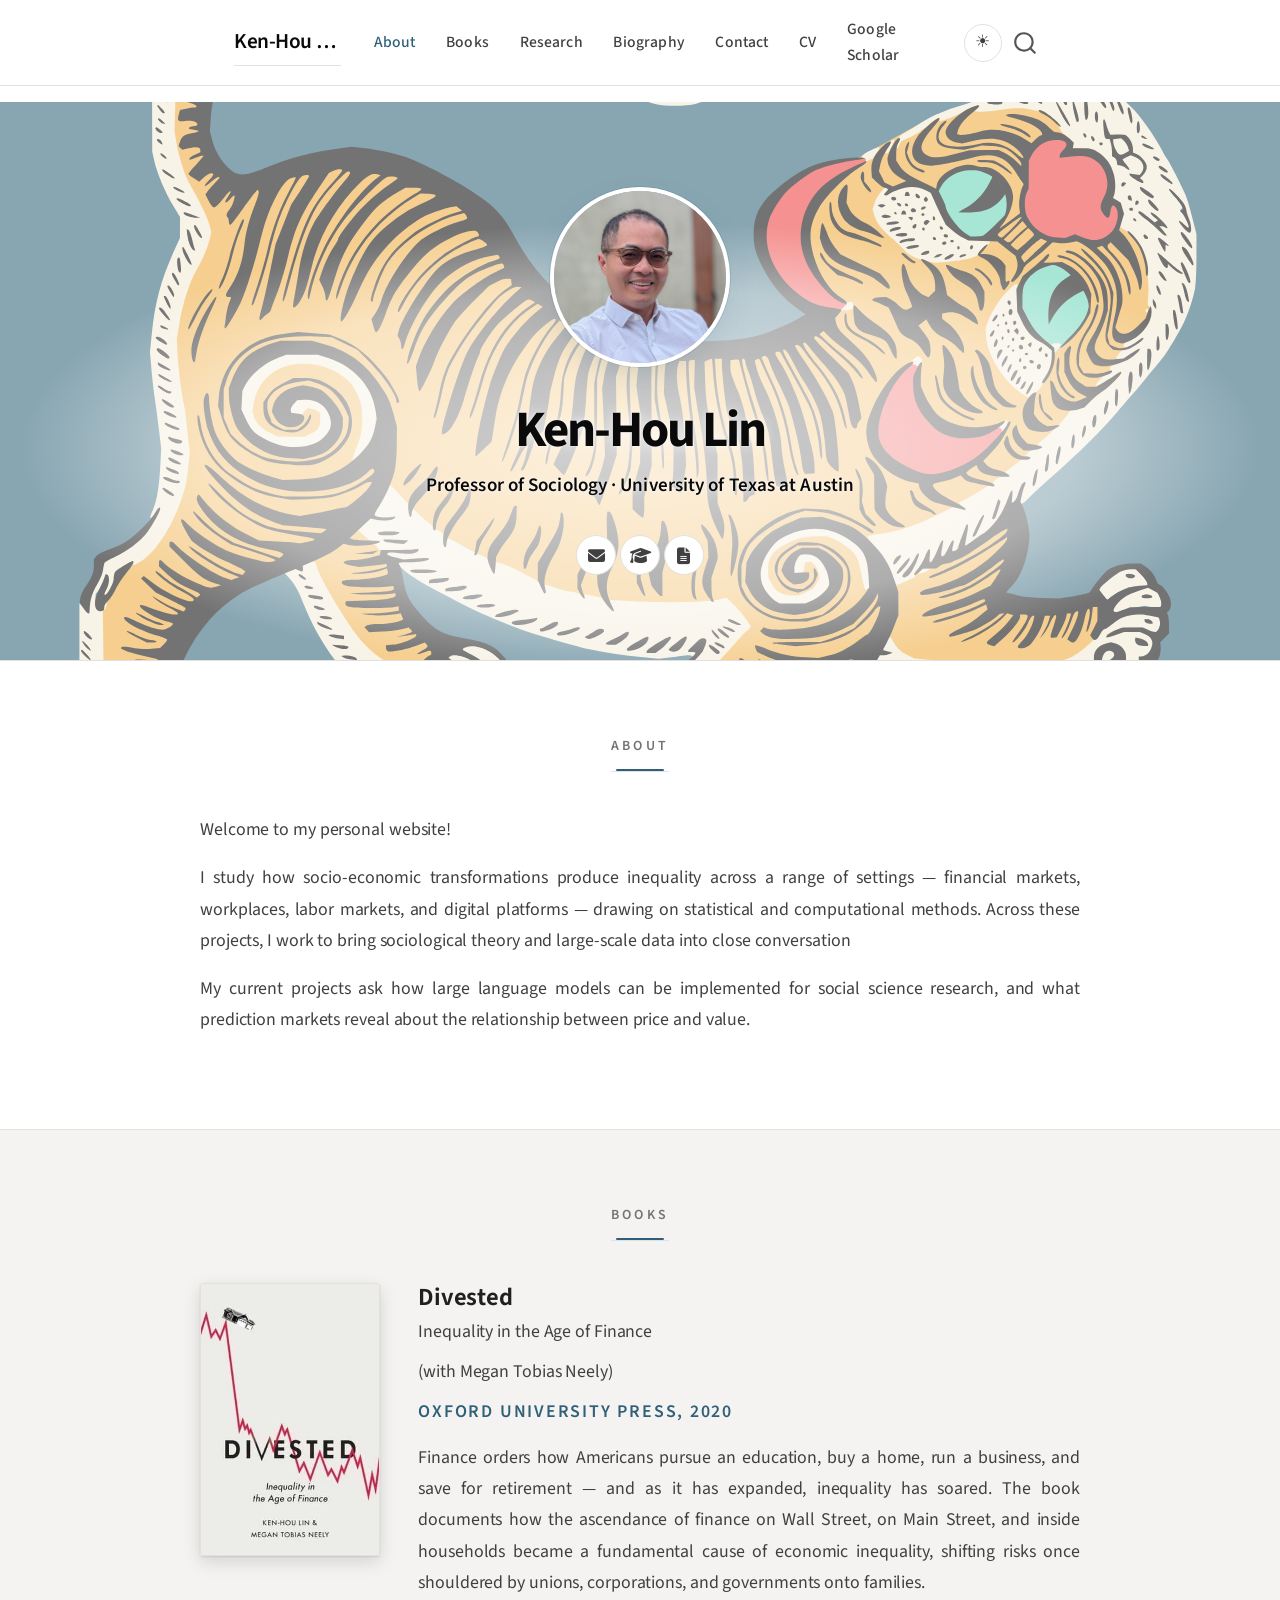
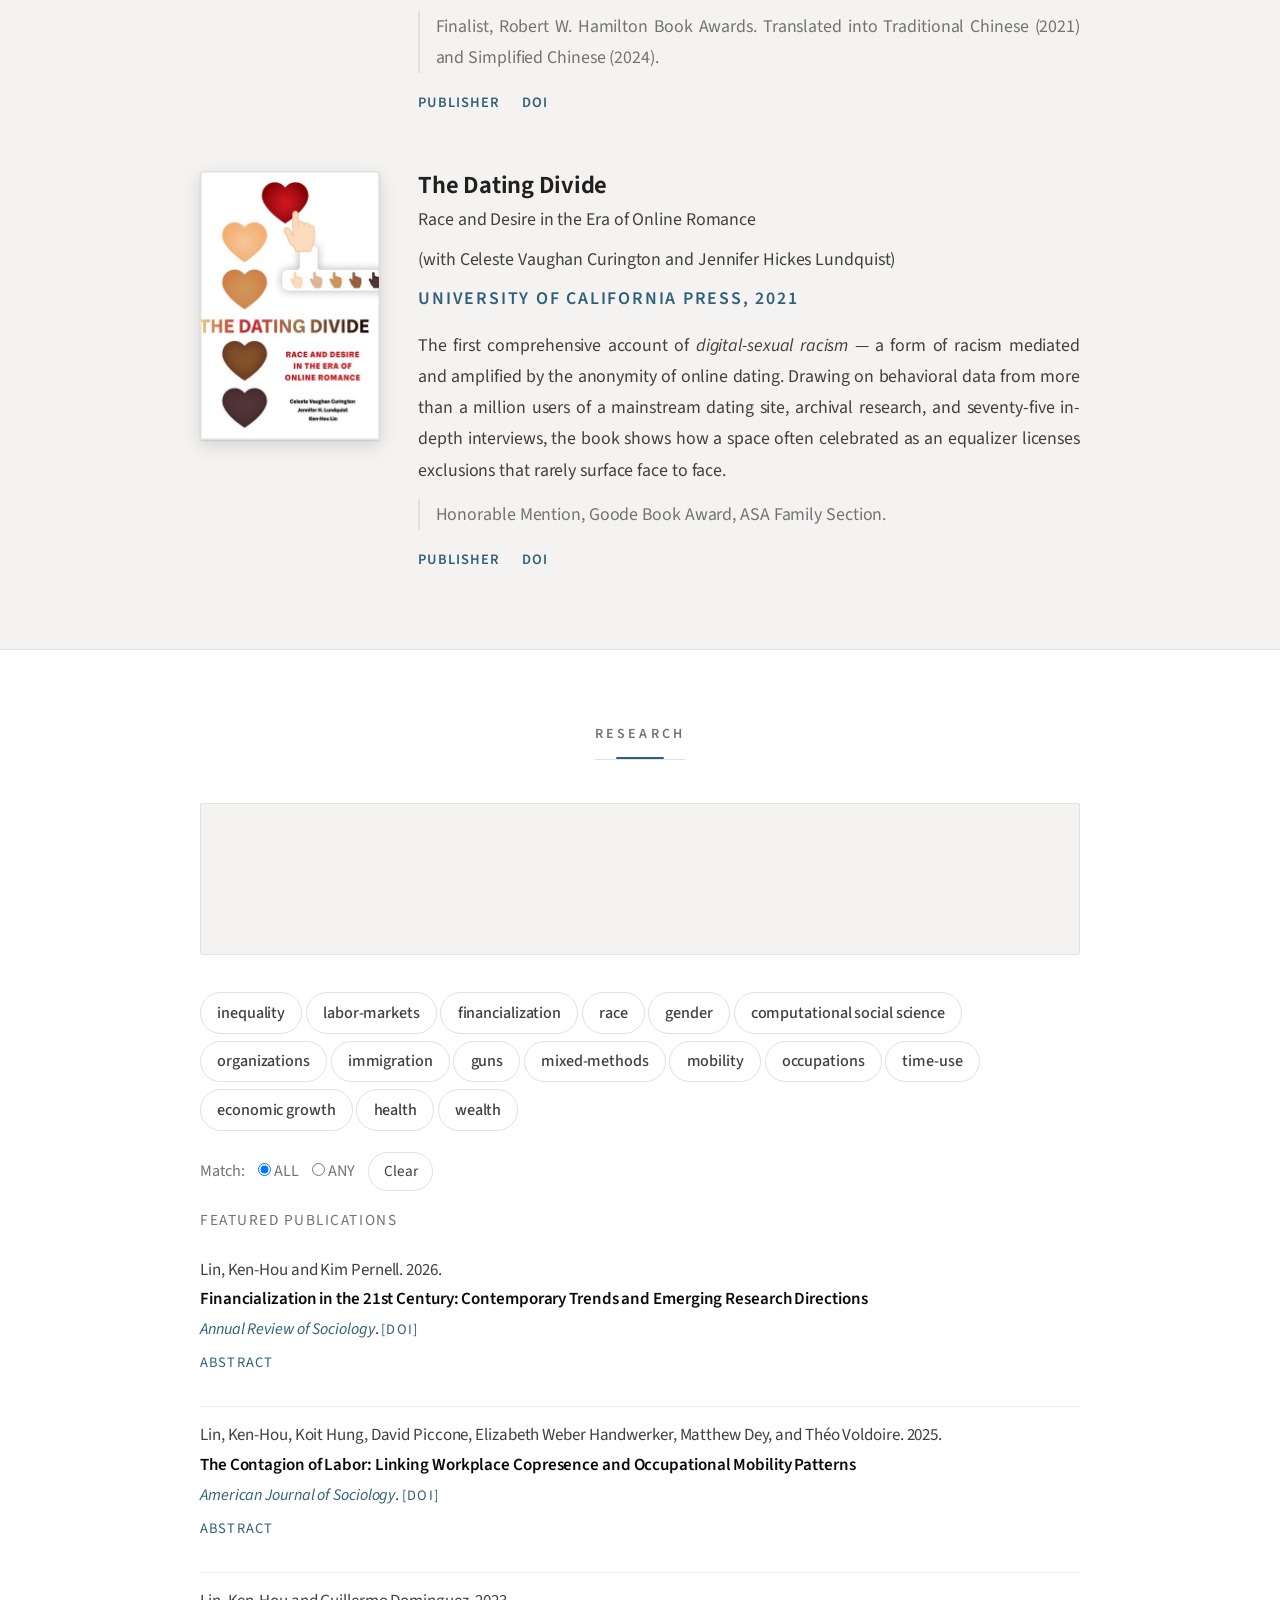
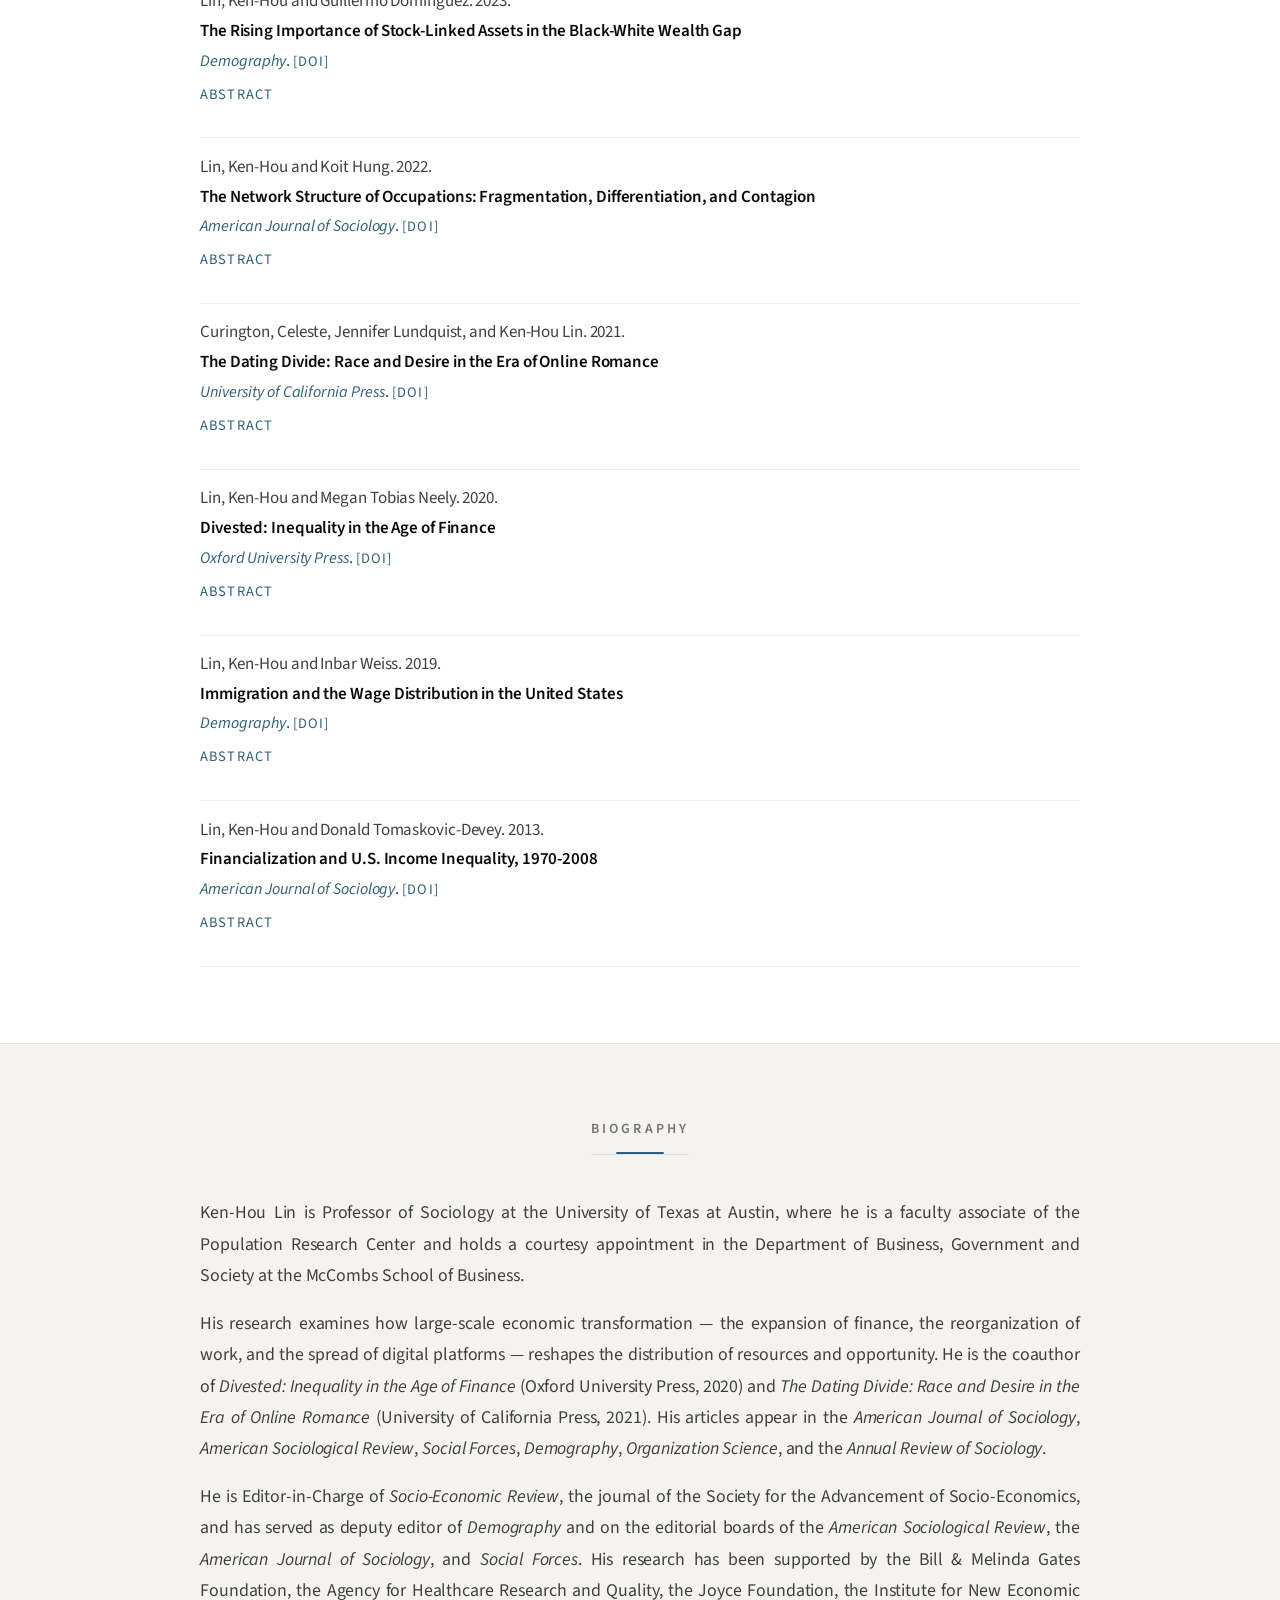
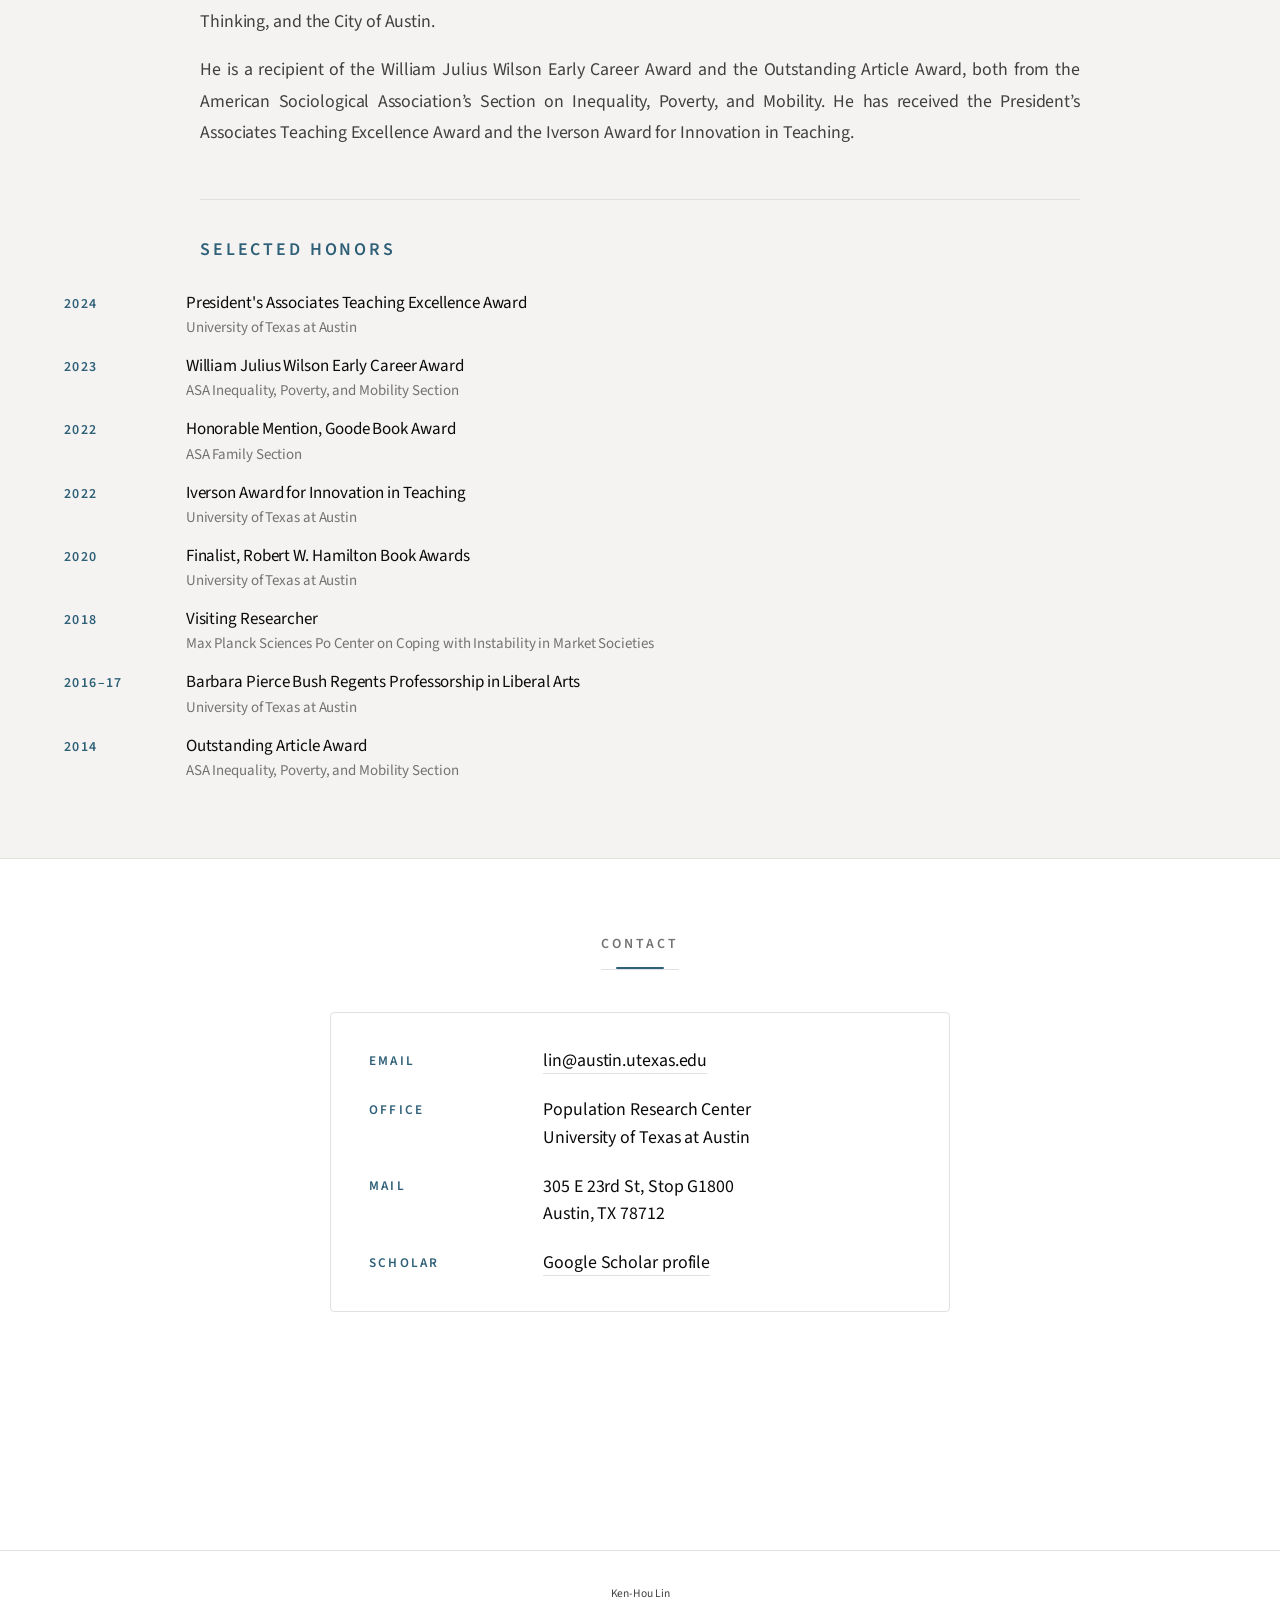
==== index.html @ 5084974d "Built site for gh-pages" ====
<!DOCTYPE html>
<html xmlns="http://www.w3.org/1999/xhtml" lang="en" xml:lang="en"><head>

<meta charset="utf-8">
<meta name="generator" content="quarto-1.9.38">

<meta name="viewport" content="width=device-width, initial-scale=1.0, user-scalable=yes">


<title>Ken-Hou Lin</title>
<style>
/* Default styles provided by pandoc.
** See https://pandoc.org/MANUAL.html#variables-for-html for config info.
*/
code{white-space: pre-wrap;}
span.smallcaps{font-variant: small-caps;}
div.columns{display: flex; gap: min(4vw, 1.5em);}
div.column{flex: auto; overflow-x: auto;}
div.hanging-indent{margin-left: 1.5em; text-indent: -1.5em;}
ul.task-list{list-style: none;}
ul.task-list li input[type="checkbox"] {
  width: 0.8em;
  margin: 0 0.8em 0.2em -1em; /* quarto-specific, see https://github.com/quarto-dev/quarto-cli/issues/4556 */ 
  vertical-align: middle;
}
</style>


<script src="site_libs/quarto-nav/quarto-nav.js"></script>
<script src="site_libs/clipboard/clipboard.min.js"></script>
<script src="site_libs/quarto-search/autocomplete.umd.js"></script>
<script src="site_libs/quarto-search/fuse.min.js"></script>
<script src="site_libs/quarto-search/quarto-search.js"></script>
<meta name="quarto:offset" content="./">
<link href="./assets/favicon.png" rel="icon" type="image/png">
<script src="site_libs/quarto-html/quarto.js" type="module"></script>
<script src="site_libs/quarto-html/tabsets/tabsets.js" type="module"></script>
<script src="site_libs/quarto-html/popper.min.js"></script>
<script src="site_libs/quarto-html/tippy.umd.min.js"></script>
<link href="site_libs/quarto-html/tippy.css" rel="stylesheet">
<link href="site_libs/quarto-html/quarto-syntax-highlighting-15634bcf2e68342d4ad2dfa704d543f6.css" rel="stylesheet" id="quarto-text-highlighting-styles">
<script src="site_libs/bootstrap/bootstrap.min.js"></script>
<link href="site_libs/bootstrap/bootstrap-icons.css" rel="stylesheet">
<link href="site_libs/bootstrap/bootstrap-c7ab57aa33037bad7520c6cb9ec7d6ec.min.css" rel="stylesheet" append-hash="true" id="quarto-bootstrap" data-mode="light">
<link href="site_libs/quarto-contrib/fontawesome6-6.7.2/all.min.css" rel="stylesheet">
<link href="site_libs/quarto-contrib/fontawesome6-6.7.2/latex-fontsize.css" rel="stylesheet">
<script id="quarto-search-options" type="application/json">{
  "location": "navbar",
  "copy-button": false,
  "collapse-after": 3,
  "panel-placement": "end",
  "type": "overlay",
  "limit": 50,
  "keyboard-shortcut": [
    "f",
    "/",
    "s"
  ],
  "show-item-context": false,
  "language": {
    "search-no-results-text": "No results",
    "search-matching-documents-text": "matching documents",
    "search-copy-link-title": "Copy link to search",
    "search-hide-matches-text": "Hide additional matches",
    "search-more-match-text": "more match in this document",
    "search-more-matches-text": "more matches in this document",
    "search-clear-button-title": "Clear",
    "search-text-placeholder": "",
    "search-detached-cancel-button-title": "Cancel",
    "search-submit-button-title": "Submit",
    "search-label": "Search"
  }
}</script>
<link rel="preconnect" href="https://rsms.me/">
<script src="https://d3js.org/d3.v7.min.js"></script>
<script>
  // Apply a saved light/dark choice before first paint (no flash).
  (function(){ try { var t = localStorage.getItem('theme');
    if (t === 'dark' || t === 'light')
      document.documentElement.setAttribute('data-theme', t); } catch(e){} })();
</script>


<link rel="stylesheet" href="styles.css">
</head>

<body class="nav-fixed quarto-light">

<div id="quarto-search-results"></div>
  <header id="quarto-header" class="headroom fixed-top">
    <nav class="navbar navbar-expand-lg " data-bs-theme="dark">
      <div class="navbar-container container-fluid">
      <div class="navbar-brand-container mx-auto">
    <a class="navbar-brand" href="./index.html">
    <span class="navbar-title">Ken-Hou Lin</span>
    </a>
  </div>
            <div id="quarto-search" class="" title="Search"></div>
          <button class="navbar-toggler" type="button" data-bs-toggle="collapse" data-bs-target="#navbarCollapse" aria-controls="navbarCollapse" role="menu" aria-expanded="false" aria-label="Toggle navigation" onclick="if (window.quartoToggleHeadroom) { window.quartoToggleHeadroom(); }">
  <span class="navbar-toggler-icon"></span>
</button>
          <div class="collapse navbar-collapse" id="navbarCollapse">
            <ul class="navbar-nav navbar-nav-scroll me-auto">
  <li class="nav-item">
    <a class="nav-link active" href="./index.html" aria-current="page"> 
<span class="menu-text">About</span></a>
  </li>  
  <li class="nav-item">
    <a class="nav-link" href="./index.html#books"> 
<span class="menu-text">Books</span></a>
  </li>  
  <li class="nav-item">
    <a class="nav-link" href="./index.html#research"> 
<span class="menu-text">Research</span></a>
  </li>  
  <li class="nav-item">
    <a class="nav-link" href="./index.html#bio"> 
<span class="menu-text">Biography</span></a>
  </li>  
  <li class="nav-item">
    <a class="nav-link" href="./index.html#contact"> 
<span class="menu-text">Contact</span></a>
  </li>  
  <li class="nav-item">
    <a class="nav-link" href="./KHL_CV.pdf" target="_blank"> 
<span class="menu-text">CV</span></a>
  </li>  
</ul>
            <ul class="navbar-nav navbar-nav-scroll ms-auto">
  <li class="nav-item">
    <a class="nav-link" href="https://scholar.google.com/citations?user=4rlcdG0AAAAJ&amp;hl=en" target="_blank"> 
<span class="menu-text">Google Scholar</span></a>
  </li>  
</ul>
          </div> <!-- /navcollapse -->
            <div class="quarto-navbar-tools">
</div>
      </div> <!-- /container-fluid -->
    </nav>
</header>
<!-- content -->
<div id="quarto-content" class="quarto-container page-columns page-rows-contents page-layout-full page-navbar">
<!-- sidebar -->
<!-- margin-sidebar -->
    
<!-- main -->
<main class="content column-page" id="quarto-document-content"><header id="title-block-header" class="quarto-title-block"></header>




<div class="hero">
<p><img src="assets/photo.jpg" class="hero-photo img-fluid" alt="Ken-Hou Lin"></p>
<section id="ken-hou-lin" class="level1">
<h1>Ken-Hou Lin</h1>
<p><span class="tagline">Professor of Sociology · University of Texas at Austin</span></p>
<div class="hero-contacts">
<p><a href="mailto:lin@austin.utexas.edu" title="Email"><i class="fa-solid fa-envelope" aria-label="envelope"></i></a> <a href="https://scholar.google.com/citations?user=4rlcdG0AAAAJ&amp;hl=en" title="Google Scholar"><i class="fa-solid fa-graduation-cap" aria-label="graduation-cap"></i></a> <a href="KHL_CV.pdf" title="CV"><i class="fa-solid fa-file-lines" aria-label="file-lines"></i></a></p>
</div>
</section>
</div>
<section id="about" class="level2 section-light">
<h2 data-anchor-id="about">About</h2>
<p>Welcome to my personal website!</p>
<p>I study how socio-economic transformations produce inequality across a range of settings — financial markets, workplaces, labor markets, and digital platforms — drawing on statistical and computational methods. Across these projects, I work to bring sociological theory and large-scale data into close conversation</p>
<p>My current projects ask how large language models can be implemented for social science research, and what prediction markets reveal about the relationship between price and value.</p>
</section>
<section id="books" class="level2 section-tint">
<h2 data-anchor-id="books">Books</h2>
<div class="books-grid">

  <article class="book">
    <a class="book-cover" href="https://global.oup.com/academic/product/divested-9780190638313" target="_blank" rel="noopener">
      <img src="assets/books/divested.jpg" width="328" height="500" alt="Cover of Divested: Inequality in the Age of Finance">
    </a>
    <div class="book-meta">
      <h3 class="book-title">Divested</h3>
      <p class="book-subtitle">Inequality in the Age of Finance</p>
      <p class="book-authors">(with Megan Tobias Neely)</p>
      <p class="book-byline">Oxford University Press, 2020</p>
      <p class="book-blurb">Finance orders how Americans pursue an education, buy a home, run a
        business, and save for retirement — and as it has expanded, inequality has soared.
        The book documents how the ascendance of finance on Wall Street, on Main Street, and
        inside households became a fundamental cause of economic inequality, shifting risks once
        shouldered by unions, corporations, and governments onto families.</p>
      <p class="book-note">Finalist, Robert W. Hamilton Book Awards. Translated into Traditional
        Chinese (2021) and Simplified Chinese (2024).</p>
      <p class="book-links">
        <a href="https://global.oup.com/academic/product/divested-9780190638313" target="_blank" rel="noopener">Publisher</a>
        <a href="https://doi.org/10.1093/oso/9780190638313.001.0001" target="_blank" rel="noopener">DOI</a>
      </p>
    </div>
  </article>

  <article class="book">
    <a class="book-cover" href="https://www.ucpress.edu/books/the-dating-divide/paper" target="_blank" rel="noopener">
      <img src="assets/books/dating-divide.jpg" width="360" height="540" alt="Cover of The Dating Divide: Race and Desire in the Era of Online Romance">
    </a>
    <div class="book-meta">
      <h3 class="book-title">The Dating Divide</h3>
      <p class="book-subtitle">Race and Desire in the Era of Online Romance</p>
      <p class="book-authors">(with Celeste Vaughan Curington and Jennifer Hickes Lundquist)</p>
      <p class="book-byline">University of California Press, 2021</p>
      <p class="book-blurb">The first comprehensive account of <em>digital-sexual racism</em> —
        a form of racism mediated and amplified by the anonymity of online dating. Drawing on
        behavioral data from more than a million users of a mainstream dating site, archival
        research, and seventy-five in-depth interviews, the book shows how a space often
        celebrated as an equalizer licenses exclusions that rarely surface face to face.</p>
      <p class="book-note">Honorable Mention, Goode Book Award, ASA Family Section.</p>
      <p class="book-links">
        <a href="https://www.ucpress.edu/books/the-dating-divide/paper" target="_blank" rel="noopener">Publisher</a>
        <a href="https://doi.org/10.1525/9780520966703" target="_blank" rel="noopener">DOI</a>
      </p>
    </div>
  </article>

</div>
</section>
<section id="research" class="level2 section-light">
<h2 data-anchor-id="research">Research</h2>
<div class="publications-layout">
<div id="network-container">
<svg id="pub-network"></svg>
</div>
<div class="filter-panel">
<div id="keyword-chips"></div>
<div class="filter-toggle">
<span>Match:</span>
<label><input type="radio" name="kwmode" value="and" checked=""> ALL</label>
<label><input type="radio" name="kwmode" value="or"> ANY</label>
<button id="clear-filters">Clear</button>
</div>
<div id="pub-count"></div>
<div id="pub-list"></div>
</div>
</div>
</section>
<section id="bio" class="level2 section-tint">
<h2 data-anchor-id="bio">Biography</h2>
<p>Ken-Hou Lin is Professor of Sociology at the University of Texas at Austin, where he is a faculty associate of the Population Research Center and holds a courtesy appointment in the Department of Business, Government and Society at the McCombs School of Business.</p>
<p>His research examines how large-scale economic transformation — the expansion of finance, the reorganization of work, and the spread of digital platforms — reshapes the distribution of resources and opportunity. He is the coauthor of <em>Divested: Inequality in the Age of Finance</em> (Oxford University Press, 2020) and <em>The Dating Divide: Race and Desire in the Era of Online Romance</em> (University of California Press, 2021). His articles appear in the <em>American Journal of Sociology</em>, <em>American Sociological Review</em>, <em>Social Forces</em>, <em>Demography</em>, <em>Organization Science</em>, and the <em>Annual Review of Sociology</em>.</p>
<p>He is Editor-in-Charge of <em>Socio-Economic Review</em>, the journal of the Society for the Advancement of Socio-Economics, and has served as deputy editor of <em>Demography</em> and on the editorial boards of the <em>American Sociological Review</em>, the <em>American Journal of Sociology</em>, and <em>Social Forces</em>. His research has been supported by the Bill &amp; Melinda Gates Foundation, the Agency for Healthcare Research and Quality, the Joyce Foundation, the Institute for New Economic Thinking, and the City of Austin.</p>
<p>He is a recipient of the William Julius Wilson Early Career Award and the Outstanding Article Award, both from the American Sociological Association’s Section on Inequality, Poverty, and Mobility. He has received the President’s Associates Teaching Excellence Award and the Iverson Award for Innovation in Teaching.</p>
<p class="honors-label">Selected Honors</p>
<dl class="honors">
  <dt>2024</dt>
  <dd>President's Associates Teaching Excellence Award<span>University of Texas at Austin</span></dd>

  <dt>2023</dt>
  <dd>William Julius Wilson Early Career Award<span>ASA Inequality, Poverty, and Mobility Section</span></dd>

  <dt>2022</dt>
  <dd>Honorable Mention, Goode Book Award<span>ASA Family Section</span></dd>

  <dt>2022</dt>
  <dd>Iverson Award for Innovation in Teaching<span>University of Texas at Austin</span></dd>

  <dt>2020</dt>
  <dd>Finalist, Robert W. Hamilton Book Awards<span>University of Texas at Austin</span></dd>

  <dt>2018</dt>
  <dd>Visiting Researcher<span>Max Planck Sciences Po Center on Coping with Instability in Market Societies</span></dd>

  <dt>2016–17</dt>
  <dd>Barbara Pierce Bush Regents Professorship in Liberal Arts<span>University of Texas at Austin</span></dd>

  <dt>2014</dt>
  <dd>Outstanding Article Award<span>ASA Inequality, Poverty, and Mobility Section</span></dd>
</dl>
</section>
<section id="contact" class="level2 section-light">
<h2 data-anchor-id="contact">Contact</h2>
<dl class="contact-grid">
  <dt>Email</dt>
  <dd><a href="mailto:lin@austin.utexas.edu">lin@austin.utexas.edu</a></dd>

  <dt>Office</dt>
  <dd>Population Research Center<br>University of Texas at Austin</dd>

  <dt>Mail</dt>
  <dd>305 E 23rd St, Stop G1800<br>Austin, TX 78712</dd>

  <dt>Scholar</dt>
  <dd><a href="https://scholar.google.com/citations?user=4rlcdG0AAAAJ&amp;hl=en">Google Scholar profile</a></dd>
</dl>
</section>



</main> <!-- /main -->
<script id="quarto-html-after-body" type="application/javascript">
  window.document.addEventListener("DOMContentLoaded", function (event) {
    const isCodeAnnotation = (el) => {
      for (const clz of el.classList) {
        if (clz.startsWith('code-annotation-')) {                     
          return true;
        }
      }
      return false;
    }
    const onCopySuccess = function(e) {
      // button target
      const button = e.trigger;
      // don't keep focus
      button.blur();
      // flash "checked"
      button.classList.add('code-copy-button-checked');
      var currentTitle = button.getAttribute("title");
      button.setAttribute("title", "Copied!");
      let tooltip;
      if (window.bootstrap) {
        button.setAttribute("data-bs-toggle", "tooltip");
        button.setAttribute("data-bs-placement", "left");
        button.setAttribute("data-bs-title", "Copied!");
        tooltip = new bootstrap.Tooltip(button, 
          { trigger: "manual", 
            customClass: "code-copy-button-tooltip",
            offset: [0, -8]});
        tooltip.show();    
      }
      setTimeout(function() {
        if (tooltip) {
          tooltip.hide();
          button.removeAttribute("data-bs-title");
          button.removeAttribute("data-bs-toggle");
          button.removeAttribute("data-bs-placement");
        }
        button.setAttribute("title", currentTitle);
        button.classList.remove('code-copy-button-checked');
      }, 1000);
      // clear code selection
      e.clearSelection();
    }
    const getTextToCopy = function(trigger) {
      const outerScaffold = trigger.parentElement.cloneNode(true);
      const codeEl = outerScaffold.querySelector('code');
      for (const childEl of codeEl.children) {
        if (isCodeAnnotation(childEl)) {
          childEl.remove();
        }
      }
      return codeEl.innerText;
    }
    const clipboard = new window.ClipboardJS('.code-copy-button:not([data-in-quarto-modal])', {
      text: getTextToCopy
    });
    clipboard.on('success', onCopySuccess);
    if (window.document.getElementById('quarto-embedded-source-code-modal')) {
      const clipboardModal = new window.ClipboardJS('.code-copy-button[data-in-quarto-modal]', {
        text: getTextToCopy,
        container: window.document.getElementById('quarto-embedded-source-code-modal')
      });
      clipboardModal.on('success', onCopySuccess);
    }
      var localhostRegex = new RegExp(/^(?:http|https):\/\/localhost\:?[0-9]*\//);
      var mailtoRegex = new RegExp(/^mailto:/);
        var filterRegex = new RegExp("https:\/\/kenhoulin\.info");
      var isInternal = (href) => {
          return filterRegex.test(href) || localhostRegex.test(href) || mailtoRegex.test(href);
      }
      // Inspect non-navigation links and adorn them if external
     var links = window.document.querySelectorAll('a[href]:not(.nav-link):not(.navbar-brand):not(.toc-action):not(.sidebar-link):not(.sidebar-item-toggle):not(.pagination-link):not(.no-external):not([aria-hidden]):not(.dropdown-item):not(.quarto-navigation-tool):not(.about-link)');
      for (var i=0; i<links.length; i++) {
        const link = links[i];
        if (!isInternal(link.href)) {
          // undo the damage that might have been done by quarto-nav.js in the case of
          // links that we want to consider external
          if (link.dataset.originalHref !== undefined) {
            link.href = link.dataset.originalHref;
          }
        }
      }
    function tippyHover(el, contentFn, onTriggerFn, onUntriggerFn) {
      const config = {
        allowHTML: true,
        maxWidth: 500,
        delay: 100,
        arrow: false,
        appendTo: function(el) {
            return el.parentElement;
        },
        interactive: true,
        interactiveBorder: 10,
        theme: 'quarto',
        placement: 'bottom-start',
      };
      if (contentFn) {
        config.content = contentFn;
      }
      if (onTriggerFn) {
        config.onTrigger = onTriggerFn;
      }
      if (onUntriggerFn) {
        config.onUntrigger = onUntriggerFn;
      }
      window.tippy(el, config); 
    }
    const noterefs = window.document.querySelectorAll('a[role="doc-noteref"]');
    for (var i=0; i<noterefs.length; i++) {
      const ref = noterefs[i];
      tippyHover(ref, function() {
        // use id or data attribute instead here
        let href = ref.getAttribute('data-footnote-href') || ref.getAttribute('href');
        try { href = new URL(href).hash; } catch {}
        const id = href.replace(/^#\/?/, "");
        const note = window.document.getElementById(id);
        if (note) {
          return note.innerHTML;
        } else {
          return "";
        }
      });
    }
    const xrefs = window.document.querySelectorAll('a.quarto-xref');
    const processXRef = (id, note) => {
      // Strip column container classes
      const stripColumnClz = (el) => {
        el.classList.remove("page-full", "page-columns");
        if (el.children) {
          for (const child of el.children) {
            stripColumnClz(child);
          }
        }
      }
      stripColumnClz(note)
      if (id === null || id.startsWith('sec-')) {
        // Special case sections, only their first couple elements
        const container = document.createElement("div");
        if (note.children && note.children.length > 2) {
          container.appendChild(note.children[0].cloneNode(true));
          for (let i = 1; i < note.children.length; i++) {
            const child = note.children[i];
            if (child.tagName === "P" && child.innerText === "") {
              continue;
            } else {
              container.appendChild(child.cloneNode(true));
              break;
            }
          }
          if (window.Quarto?.typesetMath) {
            window.Quarto.typesetMath(container);
          }
          return container.innerHTML
        } else {
          if (window.Quarto?.typesetMath) {
            window.Quarto.typesetMath(note);
          }
          return note.innerHTML;
        }
      } else {
        // Remove any anchor links if they are present
        const anchorLink = note.querySelector('a.anchorjs-link');
        if (anchorLink) {
          anchorLink.remove();
        }
        if (window.Quarto?.typesetMath) {
          window.Quarto.typesetMath(note);
        }
        if (note.classList.contains("callout")) {
          return note.outerHTML;
        } else {
          return note.innerHTML;
        }
      }
    }
    for (var i=0; i<xrefs.length; i++) {
      const xref = xrefs[i];
      tippyHover(xref, undefined, function(instance) {
        instance.disable();
        let url = xref.getAttribute('href');
        let hash = undefined; 
        if (url.startsWith('#')) {
          hash = url;
        } else {
          try { hash = new URL(url).hash; } catch {}
        }
        if (hash) {
          const id = hash.replace(/^#\/?/, "");
          const note = window.document.getElementById(id);
          if (note !== null) {
            try {
              const html = processXRef(id, note.cloneNode(true));
              instance.setContent(html);
            } finally {
              instance.enable();
              instance.show();
            }
          } else {
            // See if we can fetch this
            fetch(url.split('#')[0])
            .then(res => res.text())
            .then(html => {
              const parser = new DOMParser();
              const htmlDoc = parser.parseFromString(html, "text/html");
              const note = htmlDoc.getElementById(id);
              if (note !== null) {
                const html = processXRef(id, note);
                instance.setContent(html);
              } 
            }).finally(() => {
              instance.enable();
              instance.show();
            });
          }
        } else {
          // See if we can fetch a full url (with no hash to target)
          // This is a special case and we should probably do some content thinning / targeting
          fetch(url)
          .then(res => res.text())
          .then(html => {
            const parser = new DOMParser();
            const htmlDoc = parser.parseFromString(html, "text/html");
            const note = htmlDoc.querySelector('main.content');
            if (note !== null) {
              // This should only happen for chapter cross references
              // (since there is no id in the URL)
              // remove the first header
              if (note.children.length > 0 && note.children[0].tagName === "HEADER") {
                note.children[0].remove();
              }
              const html = processXRef(null, note);
              instance.setContent(html);
            } 
          }).finally(() => {
            instance.enable();
            instance.show();
          });
        }
      }, function(instance) {
      });
    }
        let selectedAnnoteEl;
        const selectorForAnnotation = ( cell, annotation) => {
          let cellAttr = 'data-code-cell="' + cell + '"';
          let lineAttr = 'data-code-annotation="' +  annotation + '"';
          const selector = 'span[' + cellAttr + '][' + lineAttr + ']';
          return selector;
        }
        const selectCodeLines = (annoteEl) => {
          const doc = window.document;
          const targetCell = annoteEl.getAttribute("data-target-cell");
          const targetAnnotation = annoteEl.getAttribute("data-target-annotation");
          const annoteSpan = window.document.querySelector(selectorForAnnotation(targetCell, targetAnnotation));
          const lines = annoteSpan.getAttribute("data-code-lines").split(",");
          const lineIds = lines.map((line) => {
            return targetCell + "-" + line;
          })
          let top = null;
          let height = null;
          let parent = null;
          if (lineIds.length > 0) {
              //compute the position of the single el (top and bottom and make a div)
              const el = window.document.getElementById(lineIds[0]);
              top = el.offsetTop;
              height = el.offsetHeight;
              parent = el.parentElement.parentElement;
            if (lineIds.length > 1) {
              const lastEl = window.document.getElementById(lineIds[lineIds.length - 1]);
              const bottom = lastEl.offsetTop + lastEl.offsetHeight;
              height = bottom - top;
            }
            if (top !== null && height !== null && parent !== null) {
              // cook up a div (if necessary) and position it 
              let div = window.document.getElementById("code-annotation-line-highlight");
              if (div === null) {
                div = window.document.createElement("div");
                div.setAttribute("id", "code-annotation-line-highlight");
                div.style.position = 'absolute';
                parent.appendChild(div);
              }
              div.style.top = top - 2 + "px";
              div.style.height = height + 4 + "px";
              div.style.left = 0;
              let gutterDiv = window.document.getElementById("code-annotation-line-highlight-gutter");
              if (gutterDiv === null) {
                gutterDiv = window.document.createElement("div");
                gutterDiv.setAttribute("id", "code-annotation-line-highlight-gutter");
                gutterDiv.style.position = 'absolute';
                const codeCell = window.document.getElementById(targetCell);
                const gutter = codeCell.querySelector('.code-annotation-gutter');
                gutter.appendChild(gutterDiv);
              }
              gutterDiv.style.top = top - 2 + "px";
              gutterDiv.style.height = height + 4 + "px";
            }
            selectedAnnoteEl = annoteEl;
          }
        };
        const unselectCodeLines = () => {
          const elementsIds = ["code-annotation-line-highlight", "code-annotation-line-highlight-gutter"];
          elementsIds.forEach((elId) => {
            const div = window.document.getElementById(elId);
            if (div) {
              div.remove();
            }
          });
          selectedAnnoteEl = undefined;
        };
          // Handle positioning of the toggle
      window.addEventListener(
        "resize",
        throttle(() => {
          elRect = undefined;
          if (selectedAnnoteEl) {
            selectCodeLines(selectedAnnoteEl);
          }
        }, 10)
      );
      function throttle(fn, ms) {
      let throttle = false;
      let timer;
        return (...args) => {
          if(!throttle) { // first call gets through
              fn.apply(this, args);
              throttle = true;
          } else { // all the others get throttled
              if(timer) clearTimeout(timer); // cancel #2
              timer = setTimeout(() => {
                fn.apply(this, args);
                timer = throttle = false;
              }, ms);
          }
        };
      }
        // Attach click handler to the DT
        const annoteDls = window.document.querySelectorAll('dt[data-target-cell]');
        for (const annoteDlNode of annoteDls) {
          annoteDlNode.addEventListener('click', (event) => {
            const clickedEl = event.target;
            if (clickedEl !== selectedAnnoteEl) {
              unselectCodeLines();
              const activeEl = window.document.querySelector('dt[data-target-cell].code-annotation-active');
              if (activeEl) {
                activeEl.classList.remove('code-annotation-active');
              }
              selectCodeLines(clickedEl);
              clickedEl.classList.add('code-annotation-active');
            } else {
              // Unselect the line
              unselectCodeLines();
              clickedEl.classList.remove('code-annotation-active');
            }
          });
        }
    const findCites = (el) => {
      const parentEl = el.parentElement;
      if (parentEl) {
        const cites = parentEl.dataset.cites;
        if (cites) {
          return {
            el,
            cites: cites.split(' ')
          };
        } else {
          return findCites(el.parentElement)
        }
      } else {
        return undefined;
      }
    };
    var bibliorefs = window.document.querySelectorAll('a[role="doc-biblioref"]');
    for (var i=0; i<bibliorefs.length; i++) {
      const ref = bibliorefs[i];
      const citeInfo = findCites(ref);
      if (citeInfo) {
        tippyHover(citeInfo.el, function() {
          var popup = window.document.createElement('div');
          citeInfo.cites.forEach(function(cite) {
            var citeDiv = window.document.createElement('div');
            citeDiv.classList.add('hanging-indent');
            citeDiv.classList.add('csl-entry');
            var biblioDiv = window.document.getElementById('ref-' + cite);
            if (biblioDiv) {
              citeDiv.innerHTML = biblioDiv.innerHTML;
            }
            popup.appendChild(citeDiv);
          });
          return popup.innerHTML;
        });
      }
    }
  });
  </script>
</div> <!-- /content -->
<footer class="footer">
  <div class="nav-footer">
    <div class="nav-footer-left">
      &nbsp;
    </div>   
    <div class="nav-footer-center">
<p>Ken-Hou Lin</p>
</div>
    <div class="nav-footer-right">
      &nbsp;
    </div>
  </div>
</footer>
<script src="theme.js"></script>
<script src="publications/network.js"></script>
<script src="publications/filter.js"></script>
<script>
    const io = new IntersectionObserver((entries) => {
      entries.forEach(e => { if (e.isIntersecting) e.target.classList.add('in'); });
    }, { threshold: 0.1 });
    document.querySelectorAll('main.content > *').forEach((el, i) => {
      if (el.classList.contains('hero')) return;
      el.classList.add('reveal');
      el.style.transitionDelay = Math.min(i * 25, 250) + 'ms';
      io.observe(el);
    });
  </script>




</body></html>
---- site_libs/quarto-html/tippy.css ----
.tippy-box[data-animation=fade][data-state=hidden]{opacity:0}[data-tippy-root]{max-width:calc(100vw - 10px)}.tippy-box{position:relative;background-color:#333;color:#fff;border-radius:4px;font-size:14px;line-height:1.4;white-space:normal;outline:0;transition-property:transform,visibility,opacity}.tippy-box[data-placement^=top]>.tippy-arrow{bottom:0}.tippy-box[data-placement^=top]>.tippy-arrow:before{bottom:-7px;left:0;border-width:8px 8px 0;border-top-color:initial;transform-origin:center top}.tippy-box[data-placement^=bottom]>.tippy-arrow{top:0}.tippy-box[data-placement^=bottom]>.tippy-arrow:before{top:-7px;left:0;border-width:0 8px 8px;border-bottom-color:initial;transform-origin:center bottom}.tippy-box[data-placement^=left]>.tippy-arrow{right:0}.tippy-box[data-placement^=left]>.tippy-arrow:before{border-width:8px 0 8px 8px;border-left-color:initial;right:-7px;transform-origin:center left}.tippy-box[data-placement^=right]>.tippy-arrow{left:0}.tippy-box[data-placement^=right]>.tippy-arrow:before{left:-7px;border-width:8px 8px 8px 0;border-right-color:initial;transform-origin:center right}.tippy-box[data-inertia][data-state=visible]{transition-timing-function:cubic-bezier(.54,1.5,.38,1.11)}.tippy-arrow{width:16px;height:16px;color:#333}.tippy-arrow:before{content:"";position:absolute;border-color:transparent;border-style:solid}.tippy-content{position:relative;padding:5px 9px;z-index:1}
---- site_libs/quarto-html/quarto-syntax-highlighting-15634bcf2e68342d4ad2dfa704d543f6.css ----
/* quarto syntax highlight colors */
:root {
  --quarto-hl-ot-color: #003B4F;
  --quarto-hl-at-color: #657422;
  --quarto-hl-ss-color: #20794D;
  --quarto-hl-an-color: #5E5E5E;
  --quarto-hl-fu-color: #4758AB;
  --quarto-hl-st-color: #20794D;
  --quarto-hl-cf-color: #003B4F;
  --quarto-hl-op-color: #5E5E5E;
  --quarto-hl-er-color: #AD0000;
  --quarto-hl-bn-color: #AD0000;
  --quarto-hl-al-color: #AD0000;
  --quarto-hl-va-color: #111111;
  --quarto-hl-bu-color: inherit;
  --quarto-hl-ex-color: inherit;
  --quarto-hl-pp-color: #AD0000;
  --quarto-hl-in-color: #5E5E5E;
  --quarto-hl-vs-color: #20794D;
  --quarto-hl-wa-color: #5E5E5E;
  --quarto-hl-do-color: #5E5E5E;
  --quarto-hl-im-color: #00769E;
  --quarto-hl-ch-color: #20794D;
  --quarto-hl-dt-color: #AD0000;
  --quarto-hl-fl-color: #AD0000;
  --quarto-hl-co-color: #5E5E5E;
  --quarto-hl-cv-color: #5E5E5E;
  --quarto-hl-cn-color: #8f5902;
  --quarto-hl-sc-color: #5E5E5E;
  --quarto-hl-dv-color: #AD0000;
  --quarto-hl-kw-color: #003B4F;
}

/* other quarto variables */
:root {
  --quarto-font-monospace: SFMono-Regular, Menlo, Monaco, Consolas, "Liberation Mono", "Courier New", monospace;
}

/* syntax highlight based on Pandoc's rules */
pre > code.sourceCode > span {
  color: #003B4F;
}

code.sourceCode > span {
  color: #003B4F;
}

div.sourceCode,
div.sourceCode pre.sourceCode {
  color: #003B4F;
}

/* Normal */
code span {
  color: #003B4F;
}

/* Alert */
code span.al {
  color: #AD0000;
  font-style: inherit;
}

/* Annotation */
code span.an {
  color: #5E5E5E;
  font-style: inherit;
}

/* Attribute */
code span.at {
  color: #657422;
  font-style: inherit;
}

/* BaseN */
code span.bn {
  color: #AD0000;
  font-style: inherit;
}

/* BuiltIn */
code span.bu {
  font-style: inherit;
}

/* ControlFlow */
code span.cf {
  color: #003B4F;
  font-weight: bold;
  font-style: inherit;
}

/* Char */
code span.ch {
  color: #20794D;
  font-style: inherit;
}

/* Constant */
code span.cn {
  color: #8f5902;
  font-style: inherit;
}

/* Comment */
code span.co {
  color: #5E5E5E;
  font-style: inherit;
}

/* CommentVar */
code span.cv {
  color: #5E5E5E;
  font-style: italic;
}

/* Documentation */
code span.do {
  color: #5E5E5E;
  font-style: italic;
}

/* DataType */
code span.dt {
  color: #AD0000;
  font-style: inherit;
}

/* DecVal */
code span.dv {
  color: #AD0000;
  font-style: inherit;
}

/* Error */
code span.er {
  color: #AD0000;
  font-style: inherit;
}

/* Extension */
code span.ex {
  font-style: inherit;
}

/* Float */
code span.fl {
  color: #AD0000;
  font-style: inherit;
}

/* Function */
code span.fu {
  color: #4758AB;
  font-style: inherit;
}

/* Import */
code span.im {
  color: #00769E;
  font-style: inherit;
}

/* Information */
code span.in {
  color: #5E5E5E;
  font-style: inherit;
}

/* Keyword */
code span.kw {
  color: #003B4F;
  font-weight: bold;
  font-style: inherit;
}

/* Operator */
code span.op {
  color: #5E5E5E;
  font-style: inherit;
}

/* Other */
code span.ot {
  color: #003B4F;
  font-style: inherit;
}

/* Preprocessor */
code span.pp {
  color: #AD0000;
  font-style: inherit;
}

/* SpecialChar */
code span.sc {
  color: #5E5E5E;
  font-style: inherit;
}

/* SpecialString */
code span.ss {
  color: #20794D;
  font-style: inherit;
}

/* String */
code span.st {
  color: #20794D;
  font-style: inherit;
}

/* Variable */
code span.va {
  color: #111111;
  font-style: inherit;
}

/* VerbatimString */
code span.vs {
  color: #20794D;
  font-style: inherit;
}

/* Warning */
code span.wa {
  color: #5E5E5E;
  font-style: italic;
}

.prevent-inlining {
  content: "</";
}

/*# sourceMappingURL=f23921c56f73e400b49028c9186a1aa0.css.map */
---- site_libs/quarto-contrib/fontawesome6-6.7.2/latex-fontsize.css ----
.fa-tiny {
  font-size: 0.5em;
}
.fa-scriptsize {
  font-size: 0.7em;
}
.fa-footnotesize {
  font-size: 0.8em;
}
.fa-small {
  font-size: 0.9em;
}
.fa-normalsize {
  font-size: 1em;
}
.fa-large {
  font-size: 1.2em;
}
.fa-Large {
  font-size: 1.5em;
}
.fa-LARGE {
  font-size: 1.75em;
}
.fa-huge {
  font-size: 2em;
}
.fa-Huge {
  font-size: 2.5em;
}
---- styles.css ----
/* ─────────────────────────────────────────────────────────────
   Minimal modernist · palette from hero image (minhwa tiger):
   teal-blue #2f6078 · gold #dca233 · terracotta #c0492e · sage #6f8b7e
   ───────────────────────────────────────────────────────────── */

@import url('https://rsms.me/inter/inter.css');

:root {
  --ink:        #0a0a0a;
  --ink-soft:   #404040;
  --ink-muted:  #737373;
  --rule:       #e3e1dd;
  --rule-soft:  #efedea;
  --bg:         #ffffff;
  --bg-soft:    #f4f3f1;
  /* Accent palette derived from the hero image (minhwa tiger) */
  --accent:     #2f6078;   /* deep teal-blue ground */
  --accent-2:   #3a7ea0;   /* lighter blue for hovers */
  --accent-tint:#e3edf2;   /* pale blue tint */
  --gold:       #dca233;   /* tiger gold */
  --terracotta: #c0492e;   /* flame / outline red */
  --sage:       #6f8b7e;   /* cloud sage */
  /* Network-graph node colors (read by network.js) */
  --node-article: #2f6078;
  --node-book:    #dca233;
  --node-chapter: #c0492e;
  --node-other:   #6f8b7e;
  --node-stroke:  #ffffff;
  --node-link:    #cccccc;
  /* Navbar + hero, theme-specific */
  --navbar-bg:    rgba(255,255,255,0.92);
  --hero-image:   url(assets/day.svg);     /* light-mode hero scene */
  --hero-overlay: rgba(255,255,255,0.45);  /* light wash; scene shows through */
  --hero-fallback:#eeece8;
  /* Scrim pooled behind the hero text only, so the artwork keeps full
     strength at the edges of the band (see .hero::before). */
  --hero-scrim-core: rgba(255,255,255,0.70);
  --hero-scrim-mid:  rgba(255,255,255,0.42);
  --hero-text-shadow: 0 0 2px rgba(255,255,255,0.9), 0 0 12px rgba(255,255,255,0.7);
  --radius:     2px;
  --maxw:       880px;
  --gutter:     max(2rem, 5vw);
}

/* ── Dark theme ─────────────────────────────────────────────────
   Applied when the visitor's OS prefers dark (unless they've forced
   light), or when they explicitly choose dark via the navbar toggle.
   Values share one declaration list duplicated across both selectors. */
:root[data-theme="dark"] {
  --ink:        #eae4d6;   /* warm cream */
  --ink-soft:   #c4c0b2;
  --ink-muted:  #8a9ea0;
  --rule:       #36545e;
  --rule-soft:  #2a4651;
  --bg:         #15323f;   /* deep teal-navy (tiger ground) */
  --bg-soft:    #1b3c4b;
  --accent:     #dca233;   /* gold reads best on the dark teal */
  --accent-2:   #e8b95a;
  --accent-tint:#243f4b;
  --node-article: #5b93b4; /* lightened so nodes show on dark bg */
  --node-book:    #e0a93a;
  --node-chapter: #d4623f;
  --node-other:   #88a89a;
  --node-stroke:  #1b3c4b;
  --node-link:    #5a7884;
  --navbar-bg:    rgba(16,38,49,0.92);
  --hero-image:   url(assets/night.svg); /* dark-mode hero scene */
  --hero-overlay: rgba(16,38,49,0.35); /* light scrim; scene shows through */
  --hero-fallback:#15323f;
  /* Stronger than light: night.svg puts the tiger's bright gold flank
     directly behind the name, so cream-on-gold needs more separation. */
  --hero-scrim-core: rgba(11,28,37,0.86);
  --hero-scrim-mid:  rgba(11,28,37,0.55);
  --hero-text-shadow: 0 0 2px rgba(6,18,24,0.9), 0 0 14px rgba(6,18,24,0.75);
}
@media (prefers-color-scheme: dark) {
  :root:not([data-theme="light"]) {
    --ink:        #eae4d6;
    --ink-soft:   #c4c0b2;
    --ink-muted:  #8a9ea0;
    --rule:       #36545e;
    --rule-soft:  #2a4651;
    --bg:         #15323f;
    --bg-soft:    #1b3c4b;
    --accent:     #dca233;
    --accent-2:   #e8b95a;
    --accent-tint:#243f4b;
    --node-article: #5b93b4;
    --node-book:    #e0a93a;
    --node-chapter: #d4623f;
    --node-other:   #88a89a;
    --node-stroke:  #1b3c4b;
    --node-link:    #5a7884;
    --navbar-bg:    rgba(16,38,49,0.92);
    --hero-image:   url(assets/night.svg);
    --hero-overlay: rgba(16,38,49,0.35);
    --hero-fallback:#15323f;
    --hero-scrim-core: rgba(11,28,37,0.86);
    --hero-scrim-mid:  rgba(11,28,37,0.55);
    --hero-text-shadow: 0 0 2px rgba(6,18,24,0.9), 0 0 14px rgba(6,18,24,0.75);
  }
}

* { box-sizing: border-box; }

html { font-family: 'Inter', system-ui, -apple-system, 'Segoe UI', sans-serif; }
@supports (font-variation-settings: normal) {
  html { font-family: 'Inter var', system-ui, sans-serif; }
}

body {
  background: var(--bg);
  color: var(--ink);
  font-size: 19px;
  line-height: 1.65;
  font-weight: 400;
  letter-spacing: -0.005em;
  -webkit-font-smoothing: antialiased;
  -moz-osx-font-smoothing: grayscale;
}

/* ── Typography scale ───────────────────────────────────────── */
h1, h2, h3, h4, h5 {
  font-weight: 600;
  letter-spacing: -0.025em;
  line-height: 1.15;
  color: var(--ink);
  margin: 0 0 0.5em;
}
h1 { font-size: clamp(2.4rem, 5.5vw, 4rem); font-weight: 700; letter-spacing: -0.04em; }
h2 { font-size: 1.5rem; margin-top: 3rem; }
h3 { font-size: 1.05rem; color: var(--ink-soft); }

p { margin: 0 0 1rem; color: var(--ink-soft); }

a {
  color: var(--ink);
  text-decoration: none;
  border-bottom: 1px solid var(--rule);
  transition: color 0.15s ease, border-color 0.15s ease;
}
a:hover {
  color: var(--accent);
  border-bottom-color: var(--accent);
}

hr, .horizontalrule { display: none; }

/* ── Layout ─────────────────────────────────────────────────── */
/* Let main.content span the full viewport so sections can be full-bleed;
   inner .section wrappers handle their own centered max-width. */
main.content,
#quarto-content > main,
.page-columns > main.content,
.page-layout-full main.content {
  max-width: none !important;
  width: 100% !important;
  margin: 0 !important;
  padding: 0 !important;
  grid-column: 1 / -1 !important;
  display: block !important;
}

/* Navbar contents constrained to maxw and centered */
.navbar > .container-fluid,
.navbar > .container,
.navbar-container {
  max-width: var(--maxw);
  margin-left: auto;
  margin-right: auto;
  padding-left: 2rem;
  padding-right: 2rem;
  width: 100%;
}

/* ── Section wrappers (full-bleed bg, centered content) ─────── */
/* Quarto's section-divs wraps each `##` heading in <section class="level2">,
   and merges any extra fenced-div classes onto it. Target those. */
.section-light,
.section-tint,
.section-dark {
  display: block;
  width: 100%;
  padding: 4.5rem var(--gutter);
}
.section-light > *,
.section-tint  > *,
.section-dark  > * {
  max-width: var(--maxw);
  margin-left: auto;
  margin-right: auto;
}
.section-light > .publications-layout,
.section-tint  > .publications-layout {
  max-width: var(--maxw);
}
.section-light { background: var(--bg); }
.section-tint  { background: var(--bg-soft); border-top: 1px solid var(--rule); border-bottom: 1px solid var(--rule); }

/* ── Books ──────────────────────────────────────────────────── */
.books-grid {
  display: flex;
  flex-direction: column;
  gap: 3.25rem;
  margin-top: 2.5rem;
}

.book {
  display: grid;
  grid-template-columns: var(--cover-w, 180px) 1fr;
  gap: 2.25rem;
  align-items: start;
}

/* The jacket needs an edge of its own: both covers are white-ground, so on the
   dark theme they would otherwise read as holes punched in the page. */
.book-cover {
  display: block;
  border: none;
  border-radius: var(--radius);
  overflow: hidden;
  box-shadow: 0 1px 2px rgba(0,0,0,0.10), 0 6px 18px rgba(0,0,0,0.13);
  transition: transform 0.18s ease, box-shadow 0.18s ease;
}
.book-cover:hover {
  transform: translateY(-3px);
  box-shadow: 0 2px 4px rgba(0,0,0,0.12), 0 12px 28px rgba(0,0,0,0.20);
}
.book-cover img {
  display: block;
  width: 100%;
  height: auto;
  border: 1px solid var(--rule);
  border-radius: var(--radius);
}

.book-meta > * { margin: 0; }

.book-title {
  font-size: 1.45rem;
  font-weight: 650;
  line-height: 1.2;
  letter-spacing: -0.01em;
  color: var(--ink);
}
.book-subtitle {
  font-size: 1.05rem;
  font-weight: 400;
  line-height: 1.35;
  color: var(--ink-soft);
  margin-top: 0.2rem !important;
}
/* Coauthors read as ordinary prose — deliberately not the accent treatment,
   so the highlight stays on the publisher line. */
.book-authors {
  font-size: 0.98rem;
  line-height: 1.45;
  color: var(--ink-soft);
  margin-top: 0.5rem !important;
}
.book-byline {
  font-size: 0.82rem;
  font-weight: 600;
  letter-spacing: 0.1em;
  text-transform: uppercase;
  line-height: 1.6;
  color: var(--accent);
  margin-top: 0.5rem !important;
}
.book-blurb {
  font-size: 1rem;
  line-height: 1.65;
  color: var(--ink-soft);
  margin-top: 0.9rem !important;
}
.book-note {
  font-size: 0.9rem;
  line-height: 1.55;
  color: var(--ink-muted);
  margin-top: 0.75rem !important;
  padding-left: 0.9rem;
  border-left: 2px solid var(--rule);
}
.book-links {
  margin-top: 1rem !important;
  display: flex;
  gap: 1.25rem;
  flex-wrap: wrap;
}
.book-links a {
  font-size: 0.85rem;
  text-transform: uppercase;
  letter-spacing: 0.08em;
  font-weight: 600;
  color: var(--accent);
  border: none;
}
.book-links a:hover {
  color: var(--accent-2);
  text-decoration: underline;
}

@media (max-width: 620px) {
  .book {
    grid-template-columns: 1fr;
    gap: 1.5rem;
    justify-items: start;
  }
  .book-cover { max-width: 160px; }
}

/* ── Selected honors (year left / honor right) ──────────────── */
.honors-label {
  font-size: 0.78rem;
  font-weight: 600;
  letter-spacing: 0.16em;
  text-transform: uppercase;
  color: var(--accent);
  margin: 3rem 0 0;
  padding-top: 2rem;
  border-top: 1px solid var(--rule);
}
.honors {
  display: grid;
  grid-template-columns: 92px 1fr;
  gap: 0.9rem 1.75rem;
  margin: 1.5rem 0 0;
}
.honors dt {
  font-size: 0.82rem;
  font-weight: 600;
  letter-spacing: 0.1em;
  color: var(--accent);
  font-variant-numeric: tabular-nums;
  padding-top: 0.12rem;
}
.honors dd {
  margin: 0;
  font-size: 1rem;
  line-height: 1.45;
  color: var(--ink);
}
.honors dd span {
  display: block;
  font-size: 0.88rem;
  color: var(--ink-muted);
  margin-top: 0.1rem;
}

@media (max-width: 540px) {
  .honors {
    grid-template-columns: 1fr;
    gap: 0.15rem 0;
  }
  .honors dt { margin-top: 1.25rem; }
  .honors dt:first-of-type { margin-top: 0; }
}

/* ── Contact grid (definition list, label left / value right) ─ */
.contact-grid {
  display: grid;
  grid-template-columns: 140px 1fr;
  gap: 1.25rem 2rem;
  max-width: 620px;
  margin: 0 auto;
  padding: 2rem 2.25rem;
  background: var(--bg);
  border: 1px solid var(--rule);
  border-radius: 4px;
  font-size: 1.05rem;
  line-height: 1.55;
  color: var(--ink);
}
.contact-grid dt {
  font-size: 0.78rem;
  font-weight: 600;
  letter-spacing: 0.16em;
  text-transform: uppercase;
  color: var(--accent);
  align-self: start;
  padding-top: 0.2rem;
}
.contact-grid dd {
  margin: 0;
  color: var(--ink);
}
.contact-grid dd a {
  color: var(--ink);
  border-bottom: 1px solid var(--rule);
}
.contact-grid dd a:hover {
  color: var(--accent);
  border-bottom-color: var(--accent);
}

@media (max-width: 540px) {
  .contact-grid {
    grid-template-columns: 1fr;
    gap: 0.25rem 0;
    padding: 1.5rem 1.5rem;
  }
  .contact-grid dt { margin-top: 1rem; }
  .contact-grid dt:first-of-type { margin-top: 0; }
}

/* The hero is its own full-bleed band */
.hero {
  width: 100%;
  padding-left: var(--gutter);
  padding-right: var(--gutter);
}
.hero > * {
  max-width: var(--maxw);
  margin-left: auto;
  margin-right: auto;
  position: relative;   /* stack above the text scrim (.hero::before) */
  z-index: 1;
}

@media (max-width: 640px) {
  .quarto-container,
  main.content { padding-left: 1.25rem; padding-right: 1.25rem; }
}

/* ── Navbar (always pinned) ─────────────────────────────────── */
.navbar,
header .navbar,
.quarto-secondary-nav {
  position: sticky !important;
  top: 0;
  z-index: 1030;
  background: var(--navbar-bg) !important;
  backdrop-filter: saturate(180%) blur(14px);
  -webkit-backdrop-filter: saturate(180%) blur(14px);
  border-bottom: 1px solid var(--rule);
  padding: 0.55rem 0;
  transform: none !important;       /* defeat Quarto's headroom hide-on-scroll */
  transition: box-shadow 0.2s ease;
}
.navbar.headroom--unpinned,
.navbar.headroom--not-top {
  transform: none !important;
  box-shadow: 0 2px 12px -4px rgba(0,0,0,0.08);
}
.navbar .navbar-brand,
.navbar .navbar-title {
  font-weight: 600;
  letter-spacing: -0.02em;
  color: var(--ink) !important;
}
.navbar .nav-link {
  color: var(--ink-soft) !important;
  font-size: 0.92rem;
  font-weight: 500;
  letter-spacing: 0.01em;
  padding: 0.4rem 0.9rem !important;
  border: none;
  transition: color 0.15s ease;
}
.navbar .nav-link:hover,
.navbar .nav-link.active {
  color: var(--accent) !important;
}

/* ── Hero (centered, single column) ─────────────────────────── */
.hero {
  text-align: center;
  padding: 5rem 0 4rem;
  /* Hero image with a theme-aware overlay: a translucent white wash in
     light mode, a dark teal scrim in dark mode (see --hero-overlay). */
  background:
    linear-gradient(var(--hero-overlay), var(--hero-overlay)),
    var(--hero-image) center / cover no-repeat;
  background-color: var(--hero-fallback);
  border-bottom: 1px solid var(--rule);
  animation: fadeUp 0.7s ease-out;
  position: relative;
  isolation: isolate;
}

/* A soft scrim pooled behind the name and tagline. The flat --hero-overlay
   alone can't tame the minhwa artwork: its stripe detail sits at the same
   stroke weight as the letterforms, so contrast behind the text swings
   wildly. This keeps a calm field under the type while leaving the tiger
   at full strength everywhere else. */
.hero::before {
  content: "";
  position: absolute;
  inset: 0;
  pointer-events: none;
  background: radial-gradient(ellipse 62% 52% at 50% 62%,
    var(--hero-scrim-core) 0%,
    var(--hero-scrim-mid) 55%,
    transparent 78%);
}

/* Narrow viewports: `cover` crops in much harder and the tagline wraps to
   two lines, so the text block is taller and narrower than on desktop.
   Widen and flatten the ellipse to match it. */
@media (max-width: 640px) {
  .hero::before {
    background: radial-gradient(ellipse 92% 42% at 50% 56%,
      var(--hero-scrim-core) 0%,
      var(--hero-scrim-mid) 62%,
      transparent 88%);
  }
}

.hero img.hero-photo,
.hero .hero-photo {
  display: block;
  width: 180px;
  height: 180px;
  margin: 0 auto 2rem;
  object-fit: cover;
  border-radius: 50%;
  border: 4px solid #ffffff;
  box-shadow: 0 0 0 1px rgba(47,96,120,0.15),
              0 14px 36px -12px rgba(47,96,120,0.25);
  transition: transform 0.4s ease, box-shadow 0.4s ease;
}
.hero .hero-photo:hover {
  transform: scale(1.03);
  box-shadow: 0 0 0 2px var(--accent),
              0 14px 36px -10px rgba(47,96,120,0.25);
}

.hero h1 {
  margin: 0 0 0.6rem;
  font-size: clamp(2rem, 4.5vw, 3rem);
  text-shadow: var(--hero-text-shadow);
}

.hero .tagline {
  display: block;
  font-size: 1.12rem;
  color: var(--ink);
  font-weight: 600;
  margin-bottom: 2rem;
  letter-spacing: 0.005em;
  text-shadow: var(--hero-text-shadow);
}

.hero-contacts {
  display: flex;
  justify-content: center;
  gap: 0.4rem;
  flex-wrap: wrap;
}
.hero-contacts a {
  display: inline-flex;
  align-items: center;
  justify-content: center;
  width: 40px;
  height: 40px;
  font-size: 1rem;
  color: var(--ink-soft);
  background: var(--bg);
  border: 1px solid var(--rule);
  border-radius: 50%;
  border-bottom: 1px solid var(--rule);
  transition: all 0.18s ease;
}
.hero-contacts a:hover {
  color: var(--bg);
  background: var(--accent);
  border-color: var(--accent);
  transform: translateY(-2px);
}

/* ── Section heading style ──────────────────────────────────── */
.section-light > h2,
.section-tint  > h2,
.section-light h2.anchored,
.section-tint  h2.anchored {
  position: relative;
  /* Shrink the heading box to its text so the underline (centered on the
     box) lines up with the word instead of the full content column. */
  width: fit-content;
  max-width: 100%;
  text-align: center;
  font-size: 0.82rem;
  font-weight: 600;
  text-transform: uppercase;
  letter-spacing: 0.22em;
  color: var(--ink-muted);
  margin: 0 auto 2.5rem;
  padding-bottom: 1rem;
}
.section-light > h2::after,
.section-tint  > h2::after,
.section-light h2.anchored::after,
.section-tint  h2.anchored::after {
  content: "";
  position: absolute;
  left: 50%;
  bottom: 0;
  transform: translateX(-50%);
  width: 48px;
  height: 2px;
  background: var(--accent);
  border-radius: 2px;
}

/* ── About prose (centered column) ──────────────────────────── */
.section-light p,
.section-tint  p {
  max-width: var(--maxw);
  margin-left: auto;
  margin-right: auto;
  font-size: 1.05rem;
  line-height: 1.75;
  text-align: justify;
  hyphens: auto;
  -webkit-hyphens: auto;
  text-justify: inter-word;
}

/* ── Publications page ──────────────────────────────────────── */
.publications-layout {
  display: flex;
  flex-direction: column;
  gap: 2rem;
  margin-top: 2rem;
}

@media (max-width: 900px) {
  #network-container { display: none; }
}

#network-container {
  border: 1px solid var(--rule);
  border-radius: var(--radius);
  background: var(--bg-soft);
  overflow: hidden;
  width: 100%;
}
#pub-network { display: block; width: 100%; }

.filter-panel { width: 100%; }

.chip {
  display: inline-block;
  padding: 0.4em 1em;
  margin: 0.22em 0.22em 0.22em 0;
  border: 1px solid var(--rule);
  border-radius: 999px;
  font-size: 0.95rem;
  font-weight: 500;
  color: var(--ink-soft);
  background: var(--bg);
  cursor: pointer;
  user-select: none;
  transition: all 0.15s ease;
}
.chip:hover:not(.active) {
  border-color: var(--accent);
  color: var(--accent);
}
.chip.active {
  background: var(--accent);
  color: var(--bg);
  border-color: var(--accent);
}

.filter-toggle {
  font-size: 0.95rem;
  color: var(--ink-muted);
  margin: 1rem 0 0.5rem;
  display: flex;
  align-items: center;
  gap: 0.8rem;
  flex-wrap: wrap;
}
.filter-toggle label {
  cursor: pointer;
}
#clear-filters {
  font-size: 0.9rem;
  padding: 0.35rem 0.85rem;
  border: 1px solid var(--rule);
  background: var(--bg);
  color: var(--ink-soft);
  border-radius: 999px;
  cursor: pointer;
  transition: all 0.15s ease;
}
#clear-filters:hover {
  border-color: var(--accent);
  color: var(--accent);
}

#pub-count {
  font-size: 0.9rem;
  color: var(--ink-muted);
  text-transform: uppercase;
  letter-spacing: 0.1em;
  margin: 1rem 0 0.5rem;
}

.pub-empty {
  font-size: 0.9rem;
  color: var(--ink-muted);
  padding: 2rem 0;
  text-align: center;
}

.pub-year-group h3 {
  font-size: 0.95rem;
  font-weight: 600;
  color: var(--accent);
  letter-spacing: 0.1em;
  margin: 1.5rem 0 0.75rem;
  text-transform: uppercase;
}

.pub-entry {
  padding: 0.9rem 0;
  border-bottom: 1px solid var(--rule-soft);
  font-size: 1rem;
  line-height: 1.6;
  color: var(--ink-soft);
}
.pub-entry .pub-title {
  display: block;
  color: var(--ink);
  font-weight: 600;
  margin: 0.15rem 0;
}
.pub-entry .pub-venue {
  font-style: normal;
  color: var(--accent);
  font-size: 0.95rem;
}
.pub-entry a {
  font-size: 0.85rem;
  text-transform: uppercase;
  letter-spacing: 0.08em;
  color: var(--accent);
  border: none;
}
.pub-entry a:hover {
  color: var(--accent-2);
  text-decoration: underline;
}

.pub-abstract {
  margin-top: 0.4rem;
  font-size: 0.92rem;
  color: var(--ink-muted);
}
.pub-abstract > summary {
  cursor: pointer;
  font-size: 0.85rem;
  text-transform: uppercase;
  letter-spacing: 0.08em;
  color: var(--accent);
  list-style: none;
  display: inline-block;
}
.pub-abstract > summary::-webkit-details-marker { display: none; }
.pub-abstract > summary:hover { color: var(--accent-2); text-decoration: underline; }
.pub-abstract p {
  margin: 0.5rem 0;
  line-height: 1.5;
}

/* ── Footer ─────────────────────────────────────────────────── */
.nav-footer, .page-footer {
  border-top: 1px solid var(--rule);
  font-size: 0.82rem;
  color: var(--ink-muted);
  margin-top: 6rem;
  padding: 2rem 0;
}

/* ── Animations ─────────────────────────────────────────────── */
@keyframes fadeUp {
  from { opacity: 0; transform: translateY(12px); }
  to   { opacity: 1; transform: translateY(0); }
}

.reveal {
  opacity: 0;
  transform: translateY(16px);
  transition: opacity 0.6s ease, transform 0.6s ease;
}
.reveal.in {
  opacity: 1;
  transform: translateY(0);
}

/* ── CV page legacy hooks ───────────────────────────────────── */
.cv-section { margin-bottom: 2rem; }
.cv-section h2 {
  border: none;
  padding-bottom: 0.2rem;
}

/* ── Selection ──────────────────────────────────────────────── */
::selection {
  background: var(--accent);
  color: var(--bg);
}

/* ── Theme toggle (injected into the navbar by theme.js) ───────── */
:root            { color-scheme: light; }
:root[data-theme="dark"] { color-scheme: dark; }
@media (prefers-color-scheme: dark) {
  :root:not([data-theme="light"]) { color-scheme: dark; }
}

/* Smooth the switch between themes */
body, .navbar, .section-light, .section-tint, .hero,
#network-container, .chip, .contact-grid, .pub-entry,
.honors, .book-cover img {
  transition: background-color 0.3s ease, color 0.3s ease, border-color 0.3s ease;
}

.theme-toggle {
  display: inline-flex;
  align-items: center;
  justify-content: center;
  width: 38px;
  height: 38px;
  margin-left: 0.4rem;
  padding: 0;
  font-size: 1rem;
  line-height: 1;
  color: var(--ink-soft);
  background: transparent;
  border: 1px solid var(--rule);
  border-radius: 50%;
  cursor: pointer;
  transition: color 0.15s ease, border-color 0.15s ease, background 0.15s ease;
}
.theme-toggle:hover {
  color: var(--accent);
  border-color: var(--accent);
}
.theme-toggle:focus-visible {
  outline: 2px solid var(--accent);
  outline-offset: 2px;
}
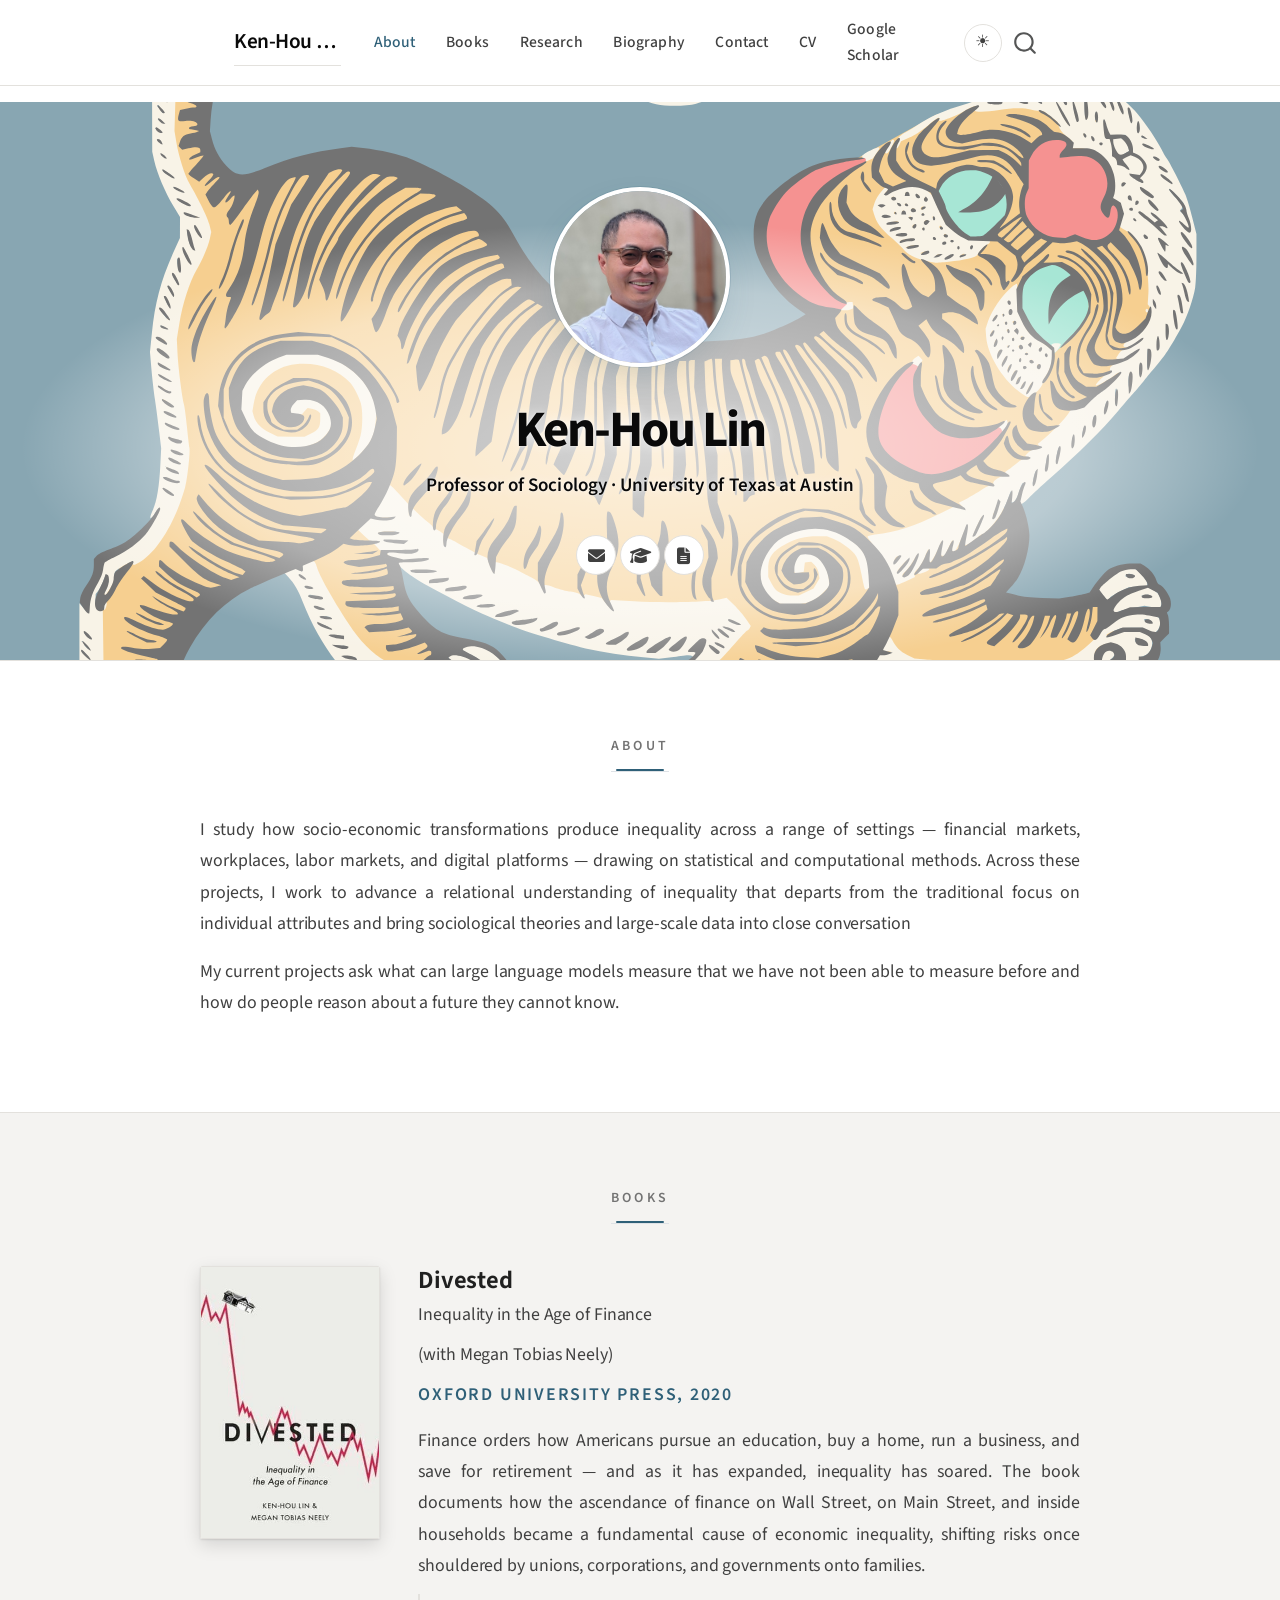
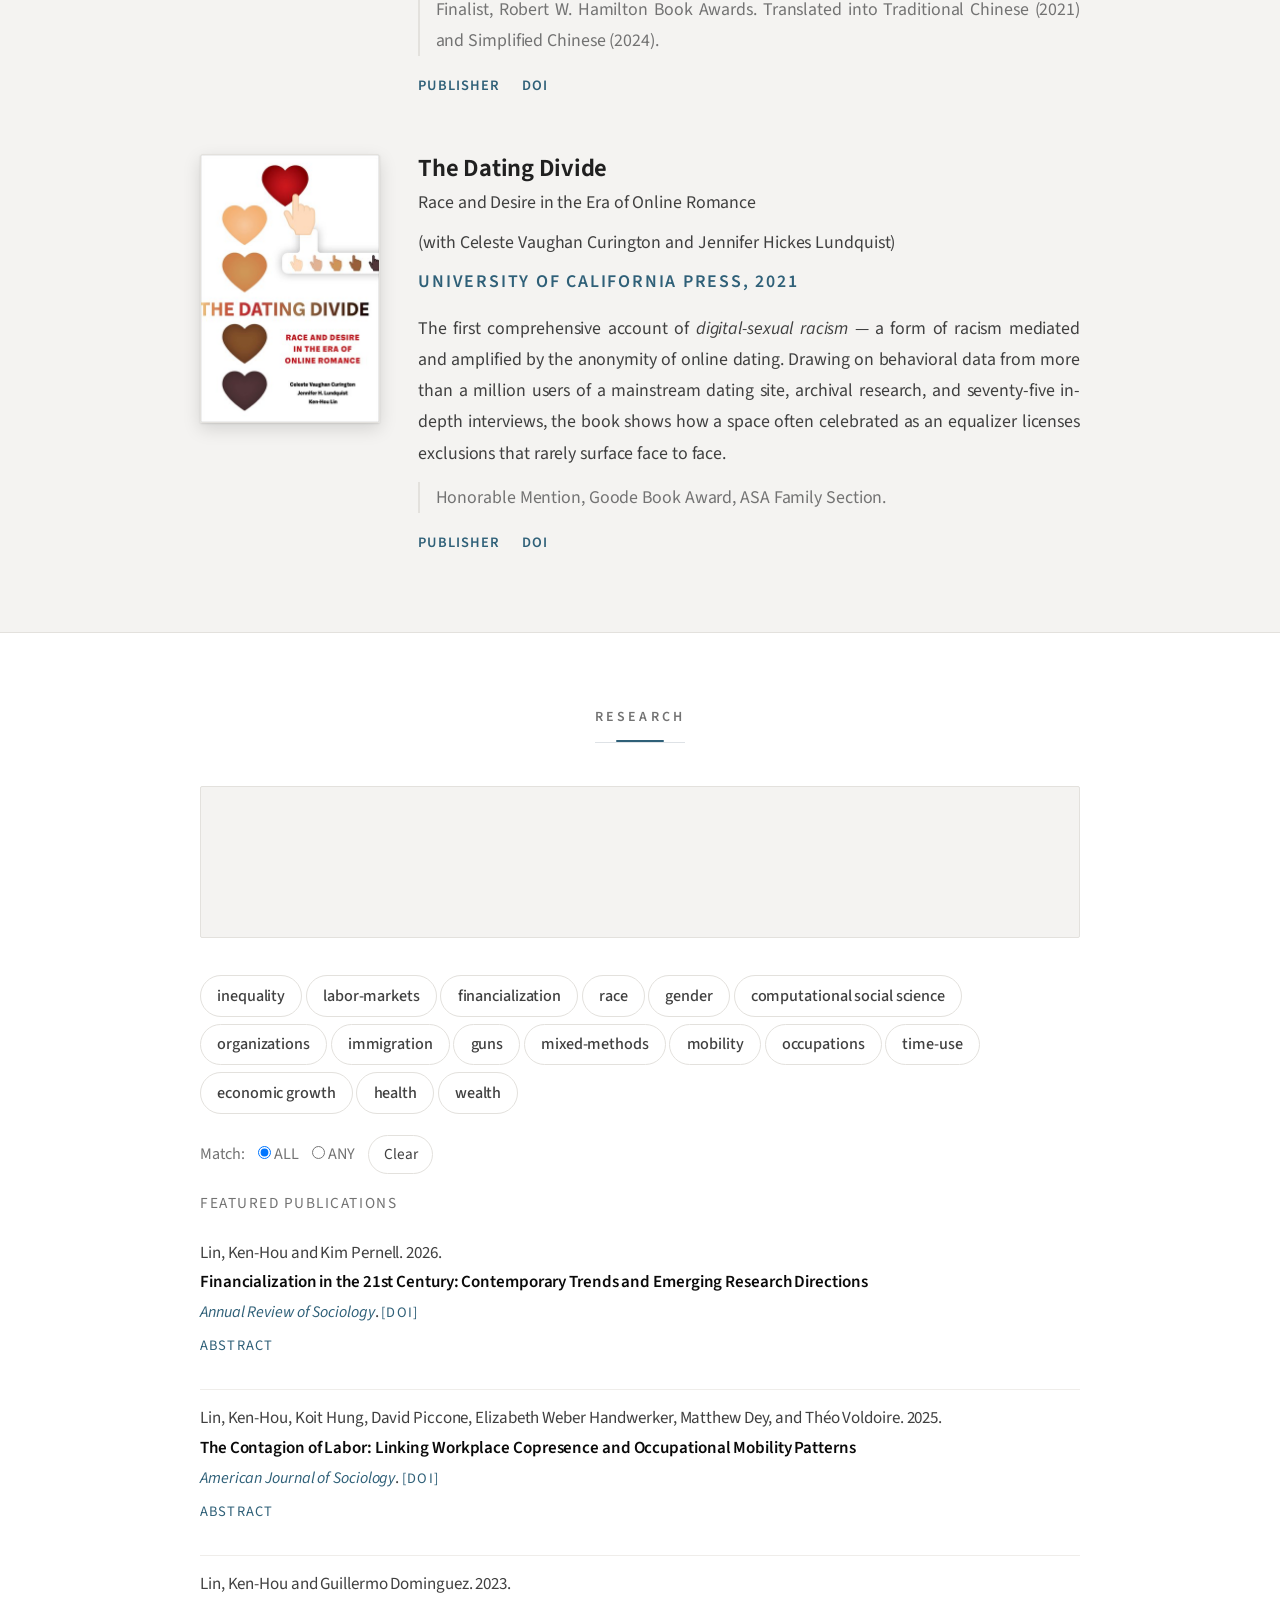
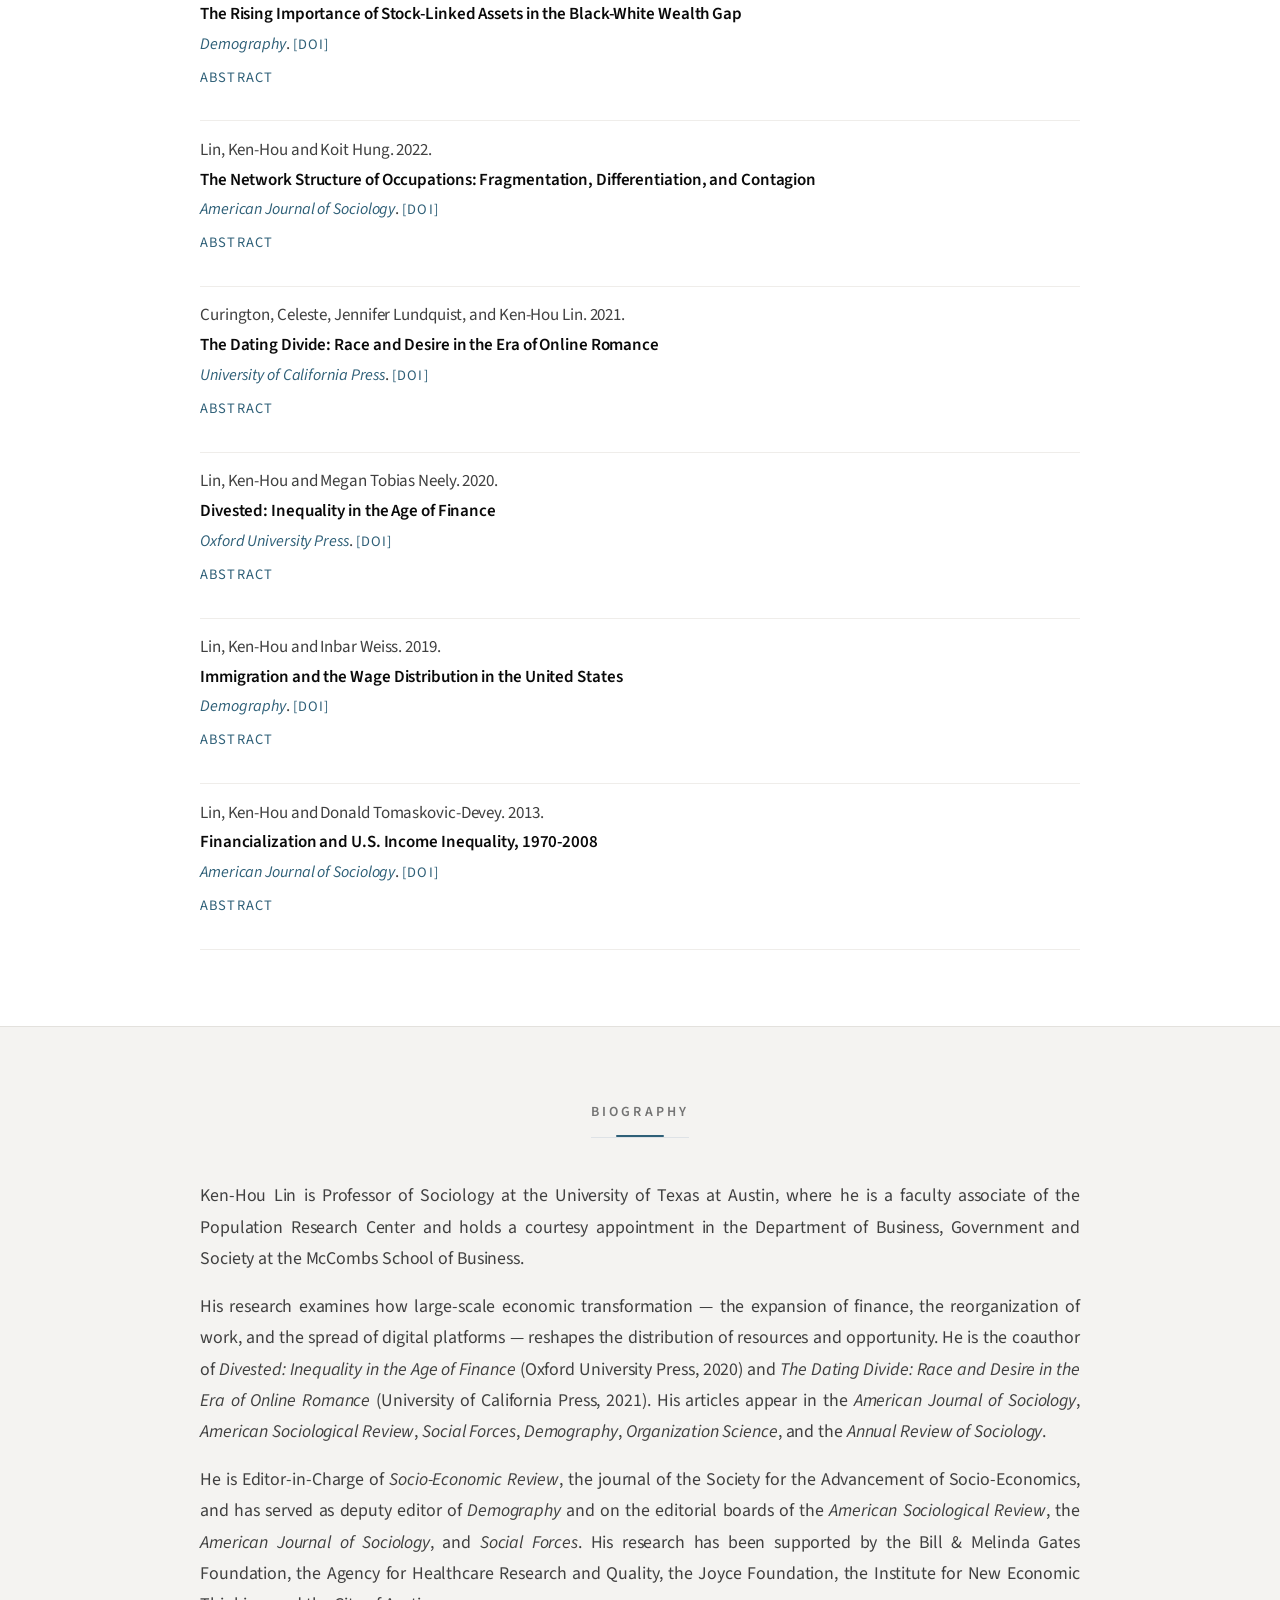
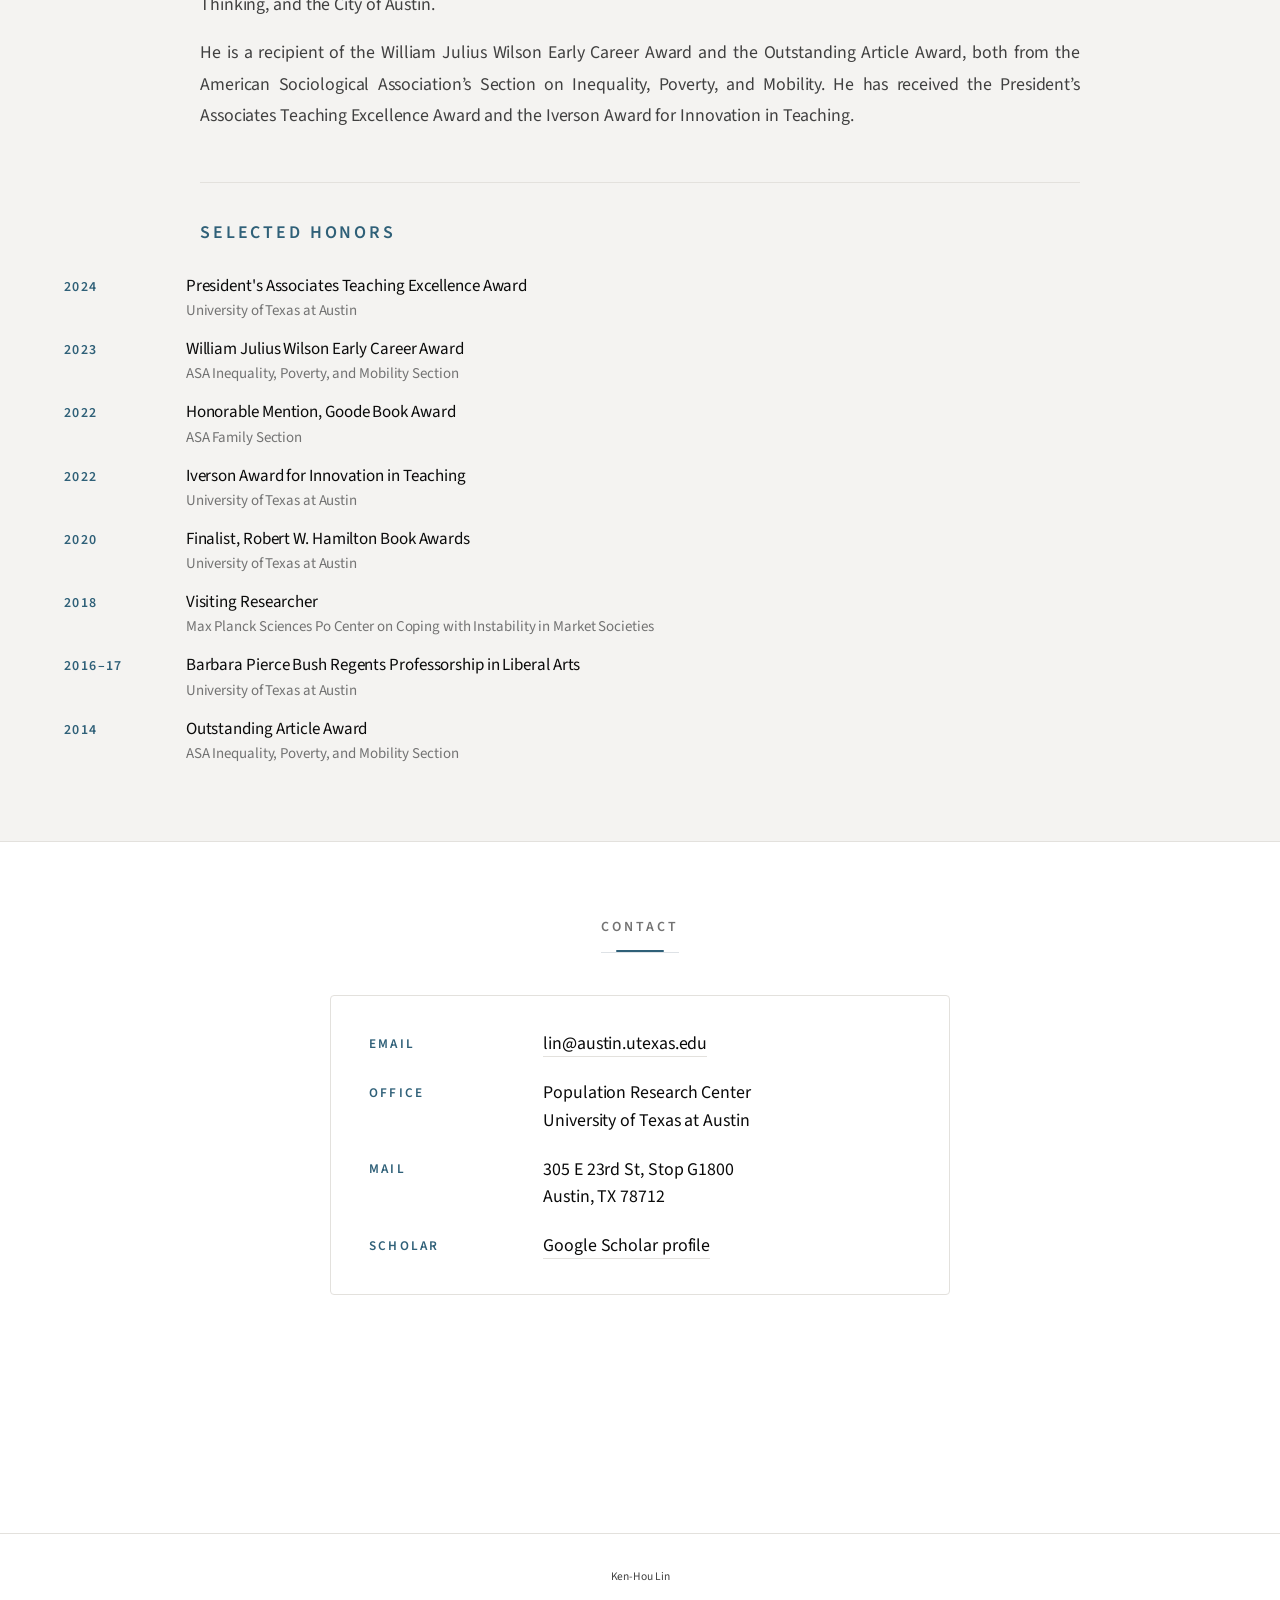
==== commit d367ea4e: "Built site for gh-pages" ====
--- a/index.html
+++ b/index.html
@@ -161,9 +161,8 @@
 </div>
 <section id="about" class="level2 section-light">
 <h2 data-anchor-id="about">About</h2>
-<p>Welcome to my personal website!</p>
-<p>I study how socio-economic transformations produce inequality across a range of settings — financial markets, workplaces, labor markets, and digital platforms — drawing on statistical and computational methods. Across these projects, I work to bring sociological theory and large-scale data into close conversation</p>
-<p>My current projects ask how large language models can be implemented for social science research, and what prediction markets reveal about the relationship between price and value.</p>
+<p>I study how socio-economic transformations produce inequality across a range of settings — financial markets, workplaces, labor markets, and digital platforms — drawing on statistical and computational methods. Across these projects, I work to advance a relational understanding of inequality that departs from the traditional focus on individual attributes and bring sociological theories and large-scale data into close conversation</p>
+<p>My current projects ask what can large language models measure that we have not been able to measure before and how do people reason about a future they cannot know.</p>
 </section>
 <section id="books" class="level2 section-tint">
 <h2 data-anchor-id="books">Books</h2>
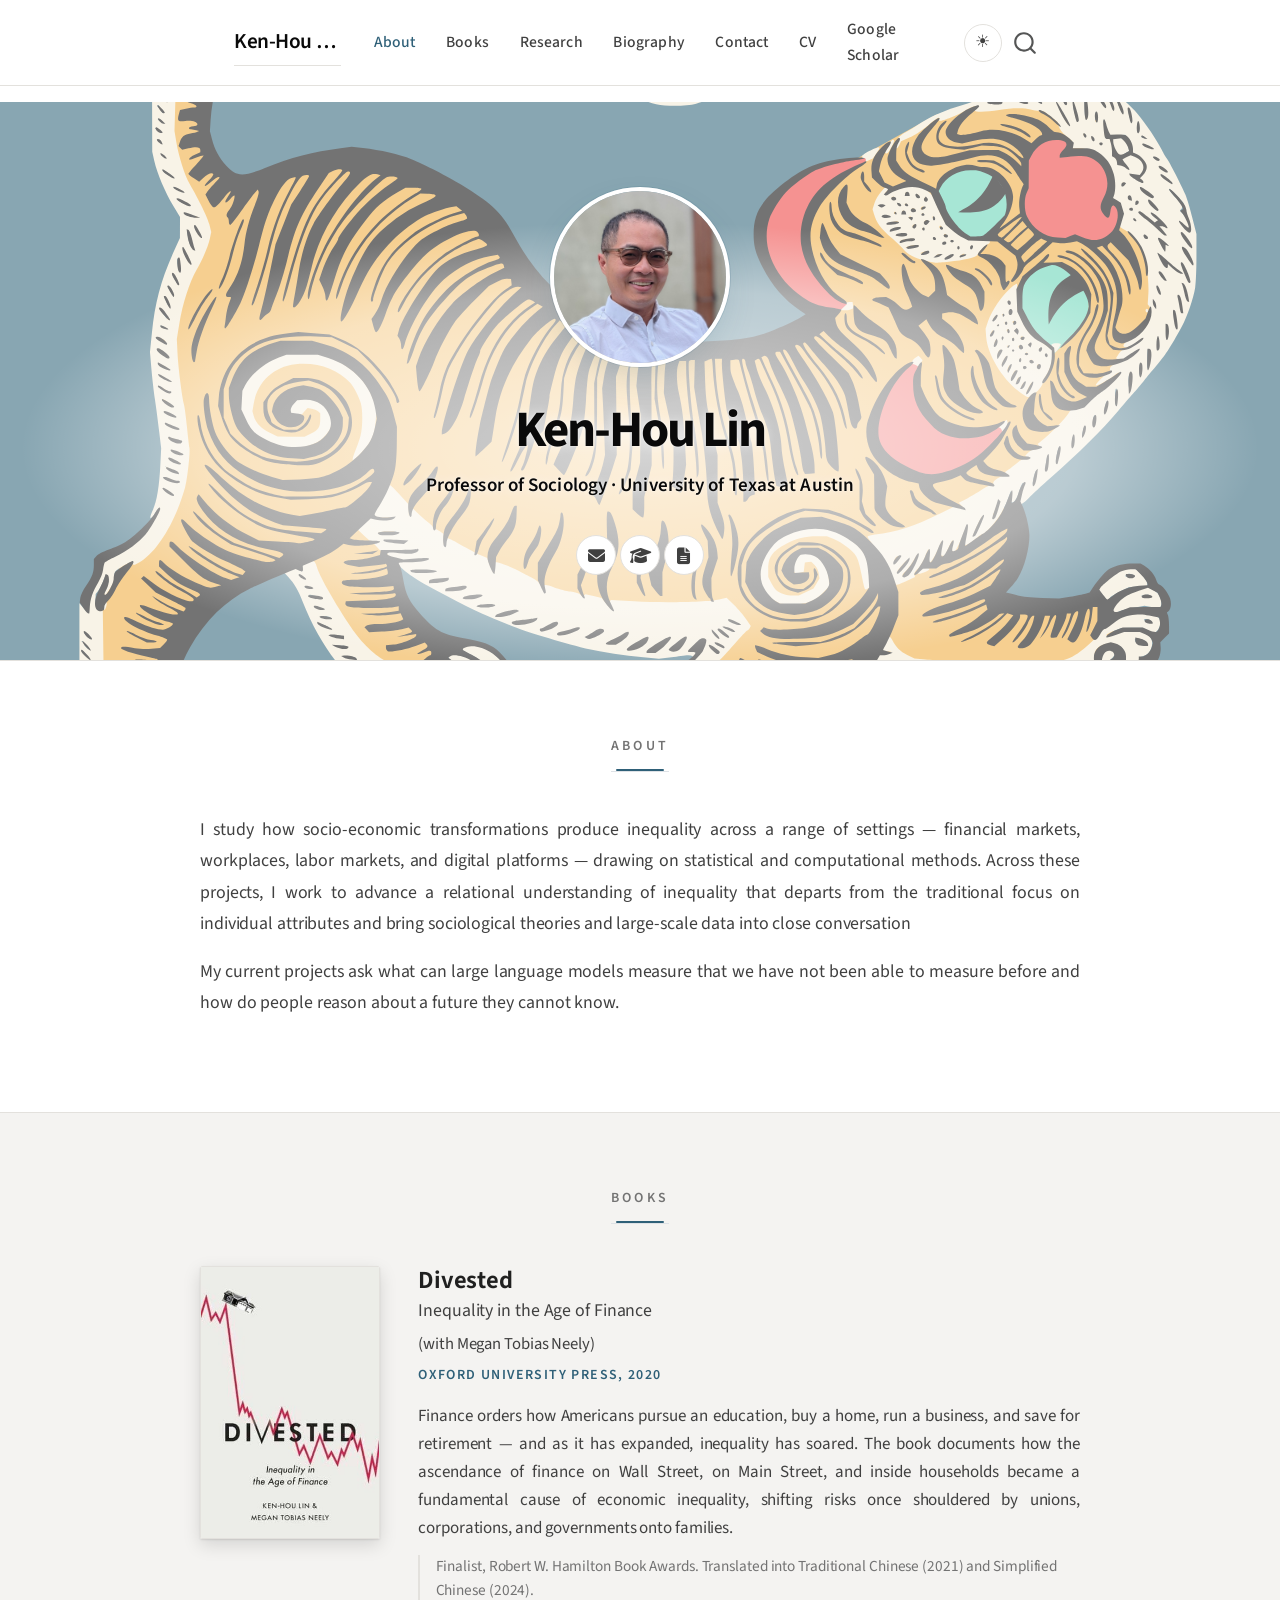
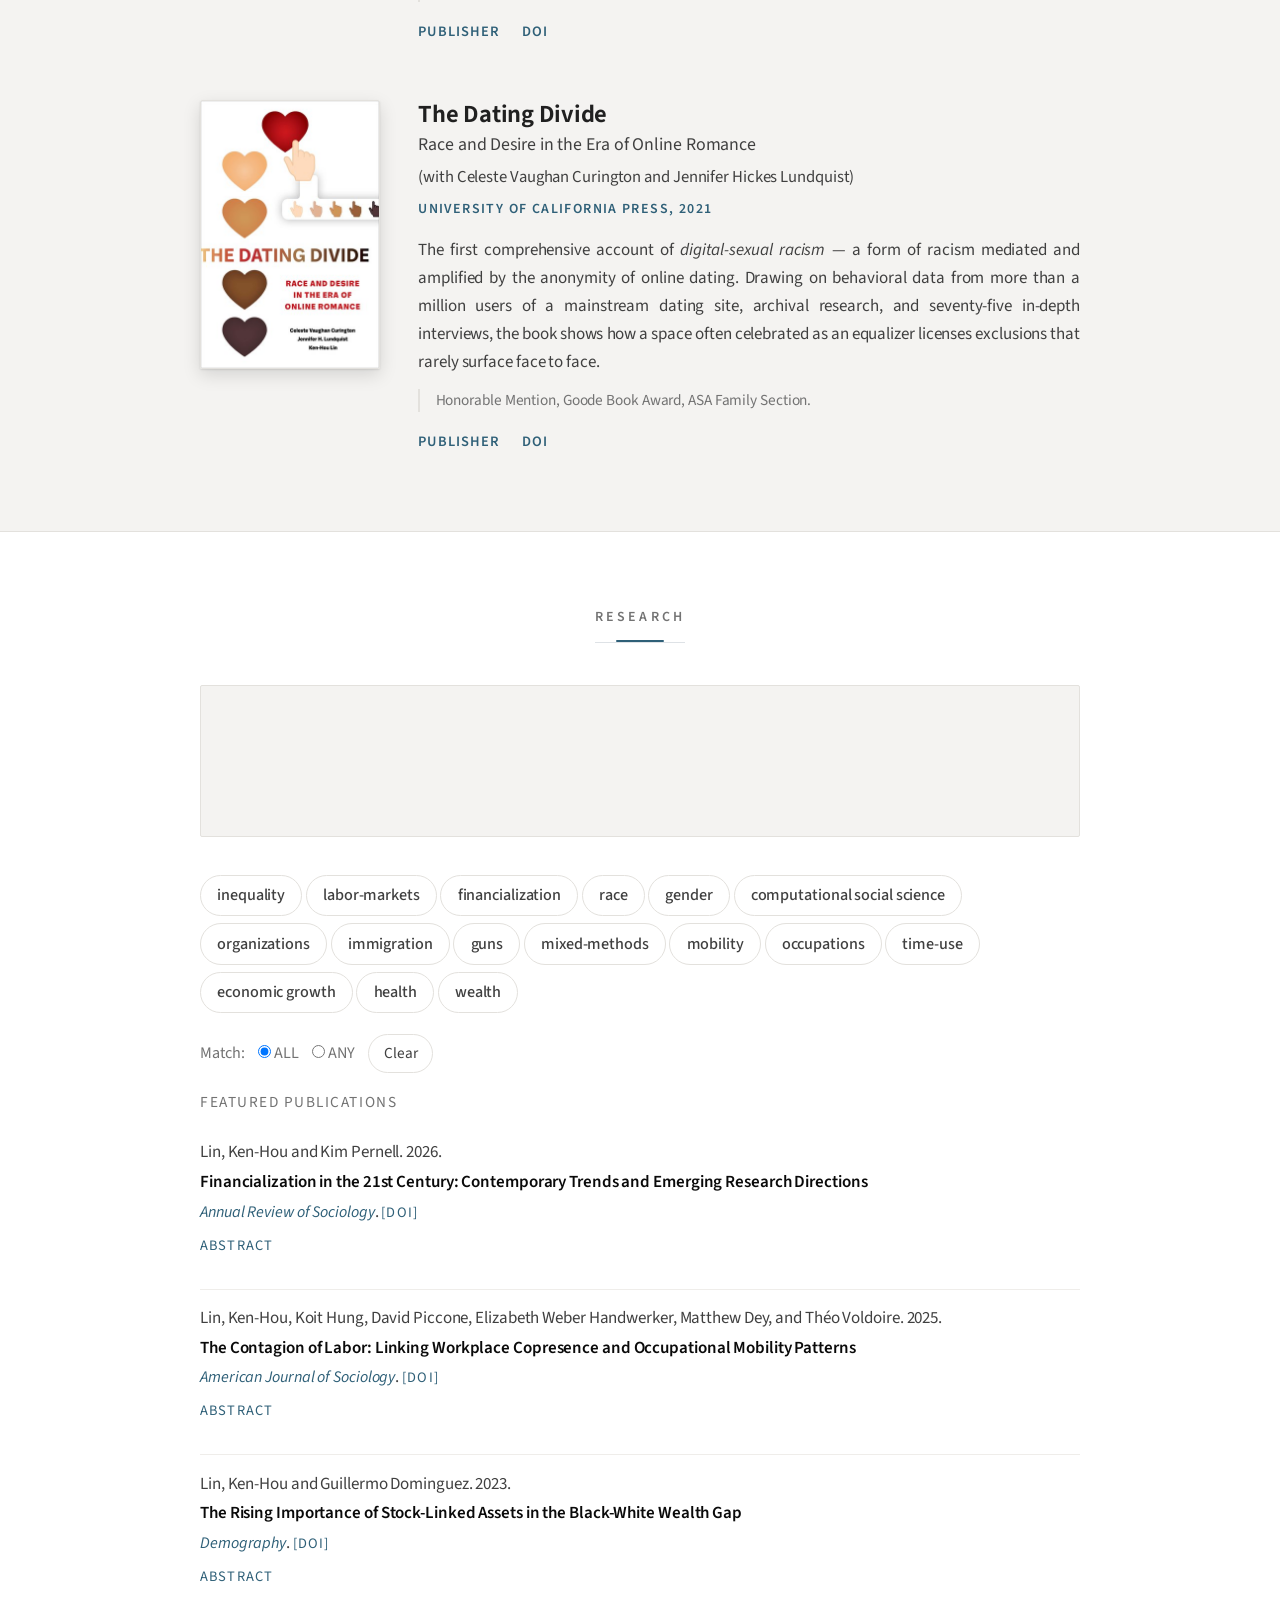
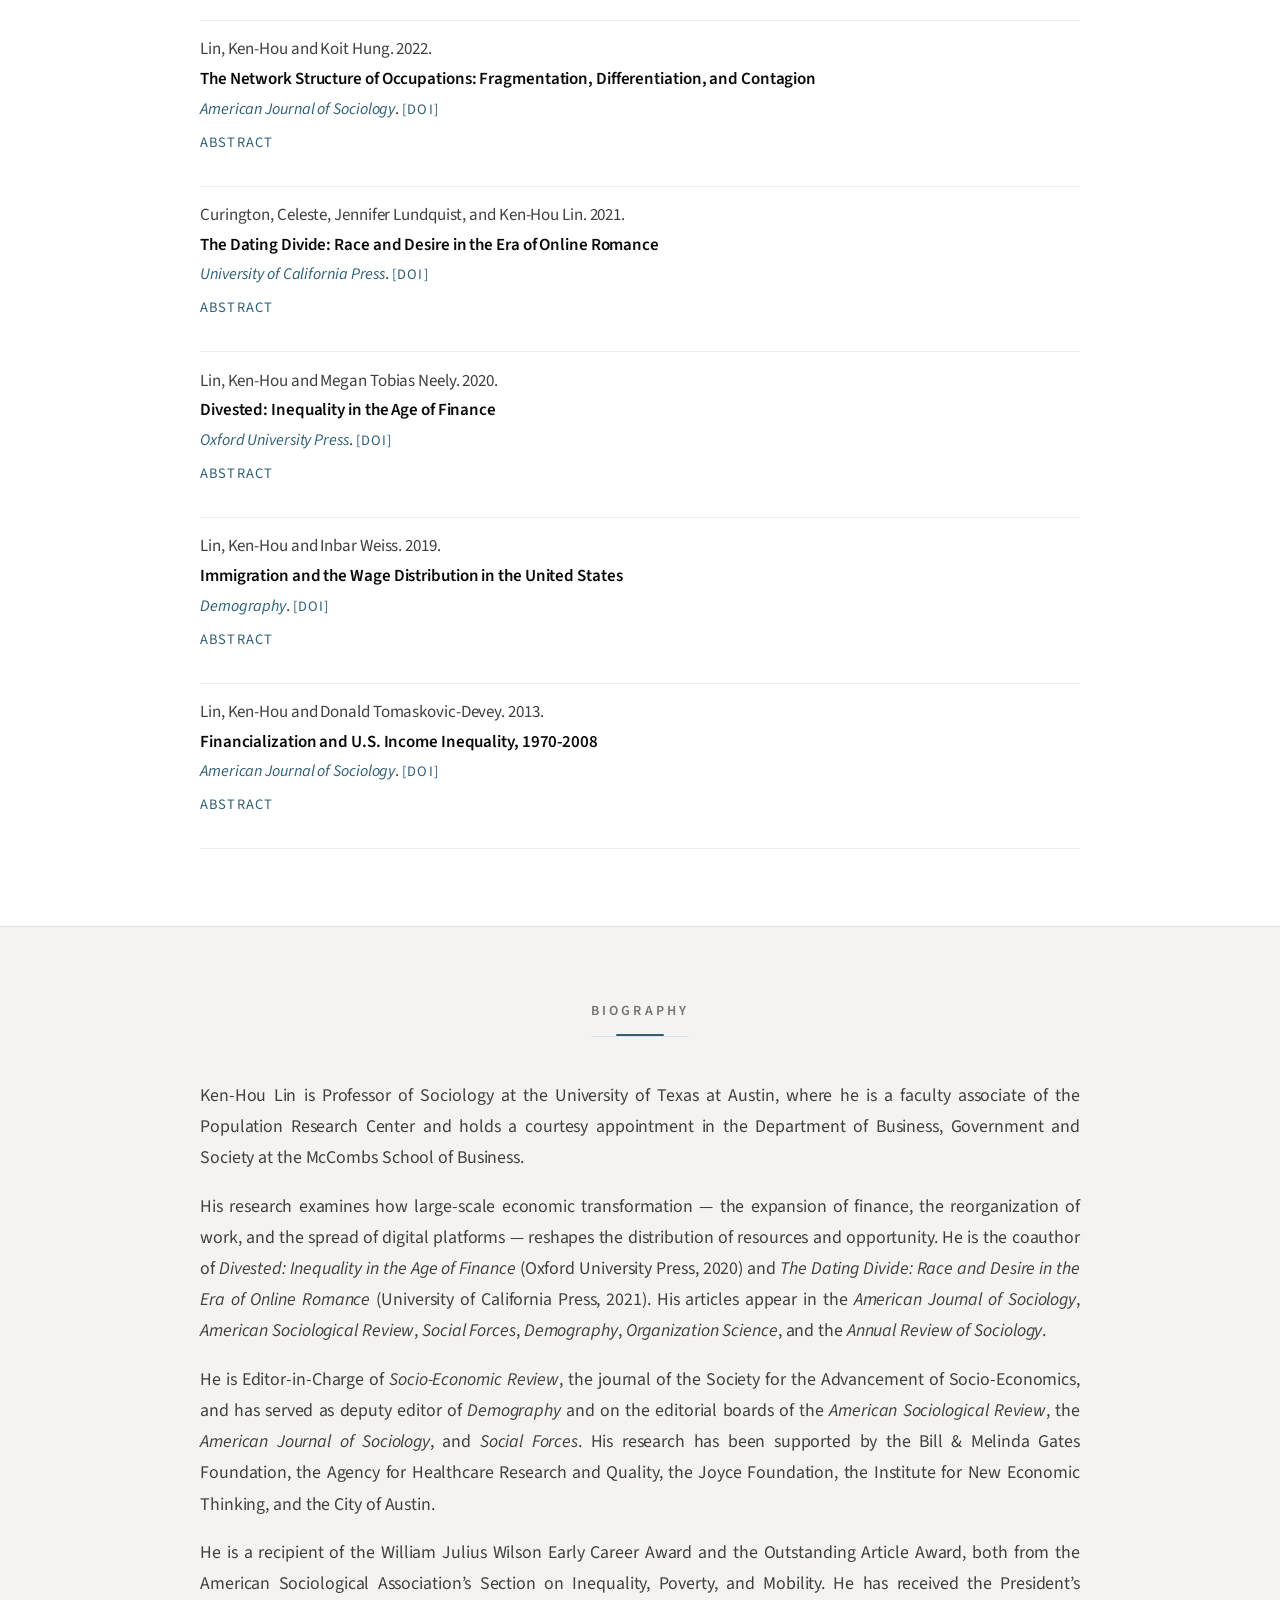
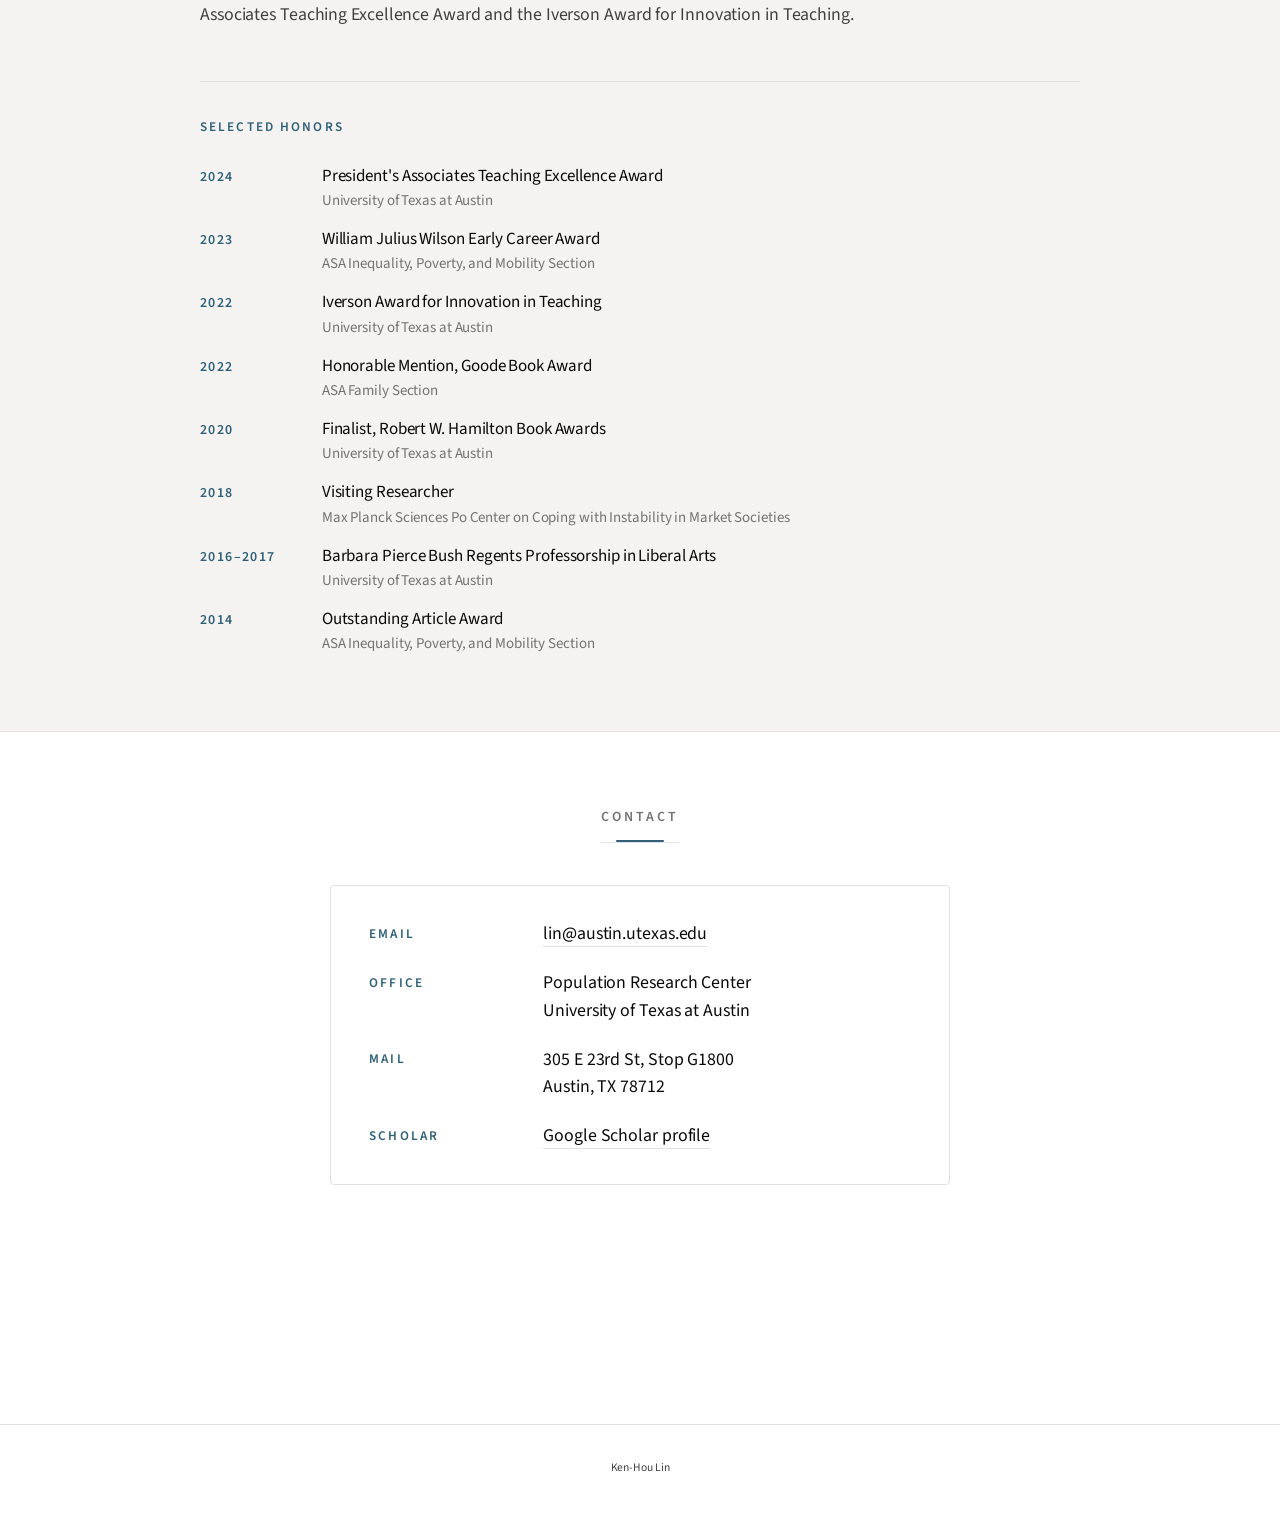
==== commit 84843f50: "Built site for gh-pages" ====
--- a/index.html
+++ b/index.html
@@ -240,7 +240,7 @@
 <p>His research examines how large-scale economic transformation — the expansion of finance, the reorganization of work, and the spread of digital platforms — reshapes the distribution of resources and opportunity. He is the coauthor of <em>Divested: Inequality in the Age of Finance</em> (Oxford University Press, 2020) and <em>The Dating Divide: Race and Desire in the Era of Online Romance</em> (University of California Press, 2021). His articles appear in the <em>American Journal of Sociology</em>, <em>American Sociological Review</em>, <em>Social Forces</em>, <em>Demography</em>, <em>Organization Science</em>, and the <em>Annual Review of Sociology</em>.</p>
 <p>He is Editor-in-Charge of <em>Socio-Economic Review</em>, the journal of the Society for the Advancement of Socio-Economics, and has served as deputy editor of <em>Demography</em> and on the editorial boards of the <em>American Sociological Review</em>, the <em>American Journal of Sociology</em>, and <em>Social Forces</em>. His research has been supported by the Bill &amp; Melinda Gates Foundation, the Agency for Healthcare Research and Quality, the Joyce Foundation, the Institute for New Economic Thinking, and the City of Austin.</p>
 <p>He is a recipient of the William Julius Wilson Early Career Award and the Outstanding Article Award, both from the American Sociological Association’s Section on Inequality, Poverty, and Mobility. He has received the President’s Associates Teaching Excellence Award and the Iverson Award for Innovation in Teaching.</p>
-<p class="honors-label">Selected Honors</p>
+<div class="honors-label">Selected Honors</div>
 <dl class="honors">
   <dt>2024</dt>
   <dd>President's Associates Teaching Excellence Award<span>University of Texas at Austin</span></dd>
@@ -249,10 +249,10 @@
   <dd>William Julius Wilson Early Career Award<span>ASA Inequality, Poverty, and Mobility Section</span></dd>
 
   <dt>2022</dt>
+  <dd>Iverson Award for Innovation in Teaching<span>University of Texas at Austin</span></dd>
+
+  <dt>2022</dt>
   <dd>Honorable Mention, Goode Book Award<span>ASA Family Section</span></dd>
-
-  <dt>2022</dt>
-  <dd>Iverson Award for Innovation in Teaching<span>University of Texas at Austin</span></dd>
 
   <dt>2020</dt>
   <dd>Finalist, Robert W. Hamilton Book Awards<span>University of Texas at Austin</span></dd>
@@ -260,7 +260,7 @@
   <dt>2018</dt>
   <dd>Visiting Researcher<span>Max Planck Sciences Po Center on Coping with Instability in Market Societies</span></dd>
 
-  <dt>2016–17</dt>
+  <dt>2016–2017</dt>
   <dd>Barbara Pierce Bush Regents Professorship in Liberal Arts<span>University of Texas at Austin</span></dd>
 
   <dt>2014</dt>
--- a/styles.css
+++ b/styles.css
@@ -236,6 +236,11 @@
 
 .book-meta > * { margin: 0; }
 
+/* These paragraphs live inside a raw HTML block, so they are also matched by
+   `.section-light p, .section-tint p` further down this sheet (0,1,1) — which
+   would otherwise win on specificity and reset every size to the prose scale.
+   Scoping under .book-meta (0,2,0) outranks it; it also removes the need for
+   !important on the margins, which now outrank `.book-meta > *` on their own. */
 .book-title {
   font-size: 1.45rem;
   font-weight: 650;
@@ -243,46 +248,50 @@
   letter-spacing: -0.01em;
   color: var(--ink);
 }
-.book-subtitle {
+.book-meta .book-subtitle {
   font-size: 1.05rem;
   font-weight: 400;
   line-height: 1.35;
+  text-align: left;
   color: var(--ink-soft);
-  margin-top: 0.2rem !important;
+  margin-top: 0.2rem;
 }
 /* Coauthors read as ordinary prose — deliberately not the accent treatment,
    so the highlight stays on the publisher line. */
-.book-authors {
+.book-meta .book-authors {
   font-size: 0.98rem;
   line-height: 1.45;
+  text-align: left;
   color: var(--ink-soft);
-  margin-top: 0.5rem !important;
-}
-.book-byline {
+  margin-top: 0.5rem;
+}
+.book-meta .book-byline {
   font-size: 0.82rem;
   font-weight: 600;
   letter-spacing: 0.1em;
   text-transform: uppercase;
   line-height: 1.6;
-  color: var(--accent);
-  margin-top: 0.5rem !important;
-}
-.book-blurb {
+  text-align: left;
+  color: var(--accent);
+  margin-top: 0.5rem;
+}
+.book-meta .book-blurb {
   font-size: 1rem;
   line-height: 1.65;
   color: var(--ink-soft);
-  margin-top: 0.9rem !important;
-}
-.book-note {
+  margin-top: 0.9rem;
+}
+.book-meta .book-note {
   font-size: 0.9rem;
   line-height: 1.55;
+  text-align: left;
   color: var(--ink-muted);
-  margin-top: 0.75rem !important;
+  margin-top: 0.75rem;
   padding-left: 0.9rem;
   border-left: 2px solid var(--rule);
 }
-.book-links {
-  margin-top: 1rem !important;
+.book-meta .book-links {
+  margin-top: 1rem;
   display: flex;
   gap: 1.25rem;
   flex-wrap: wrap;
@@ -310,21 +319,26 @@
 }
 
 /* ── Selected honors (year left / honor right) ──────────────── */
+/* Both this and .honors are direct section children, so each must keep the
+   auto side-margins that centre the column — see the note on .honors below. */
 .honors-label {
   font-size: 0.78rem;
   font-weight: 600;
   letter-spacing: 0.16em;
   text-transform: uppercase;
   color: var(--accent);
-  margin: 3rem 0 0;
+  max-width: var(--maxw);
+  margin: 3rem auto 0;
   padding-top: 2rem;
   border-top: 1px solid var(--rule);
 }
+/* `margin: … 0 0` here would cancel the auto side-margins that centre every
+   other section child, pushing the list to the gutter. Keep them auto. */
 .honors {
   display: grid;
   grid-template-columns: 92px 1fr;
   gap: 0.9rem 1.75rem;
-  margin: 1.5rem 0 0;
+  margin: 1.5rem auto 0;
 }
 .honors dt {
   font-size: 0.82rem;
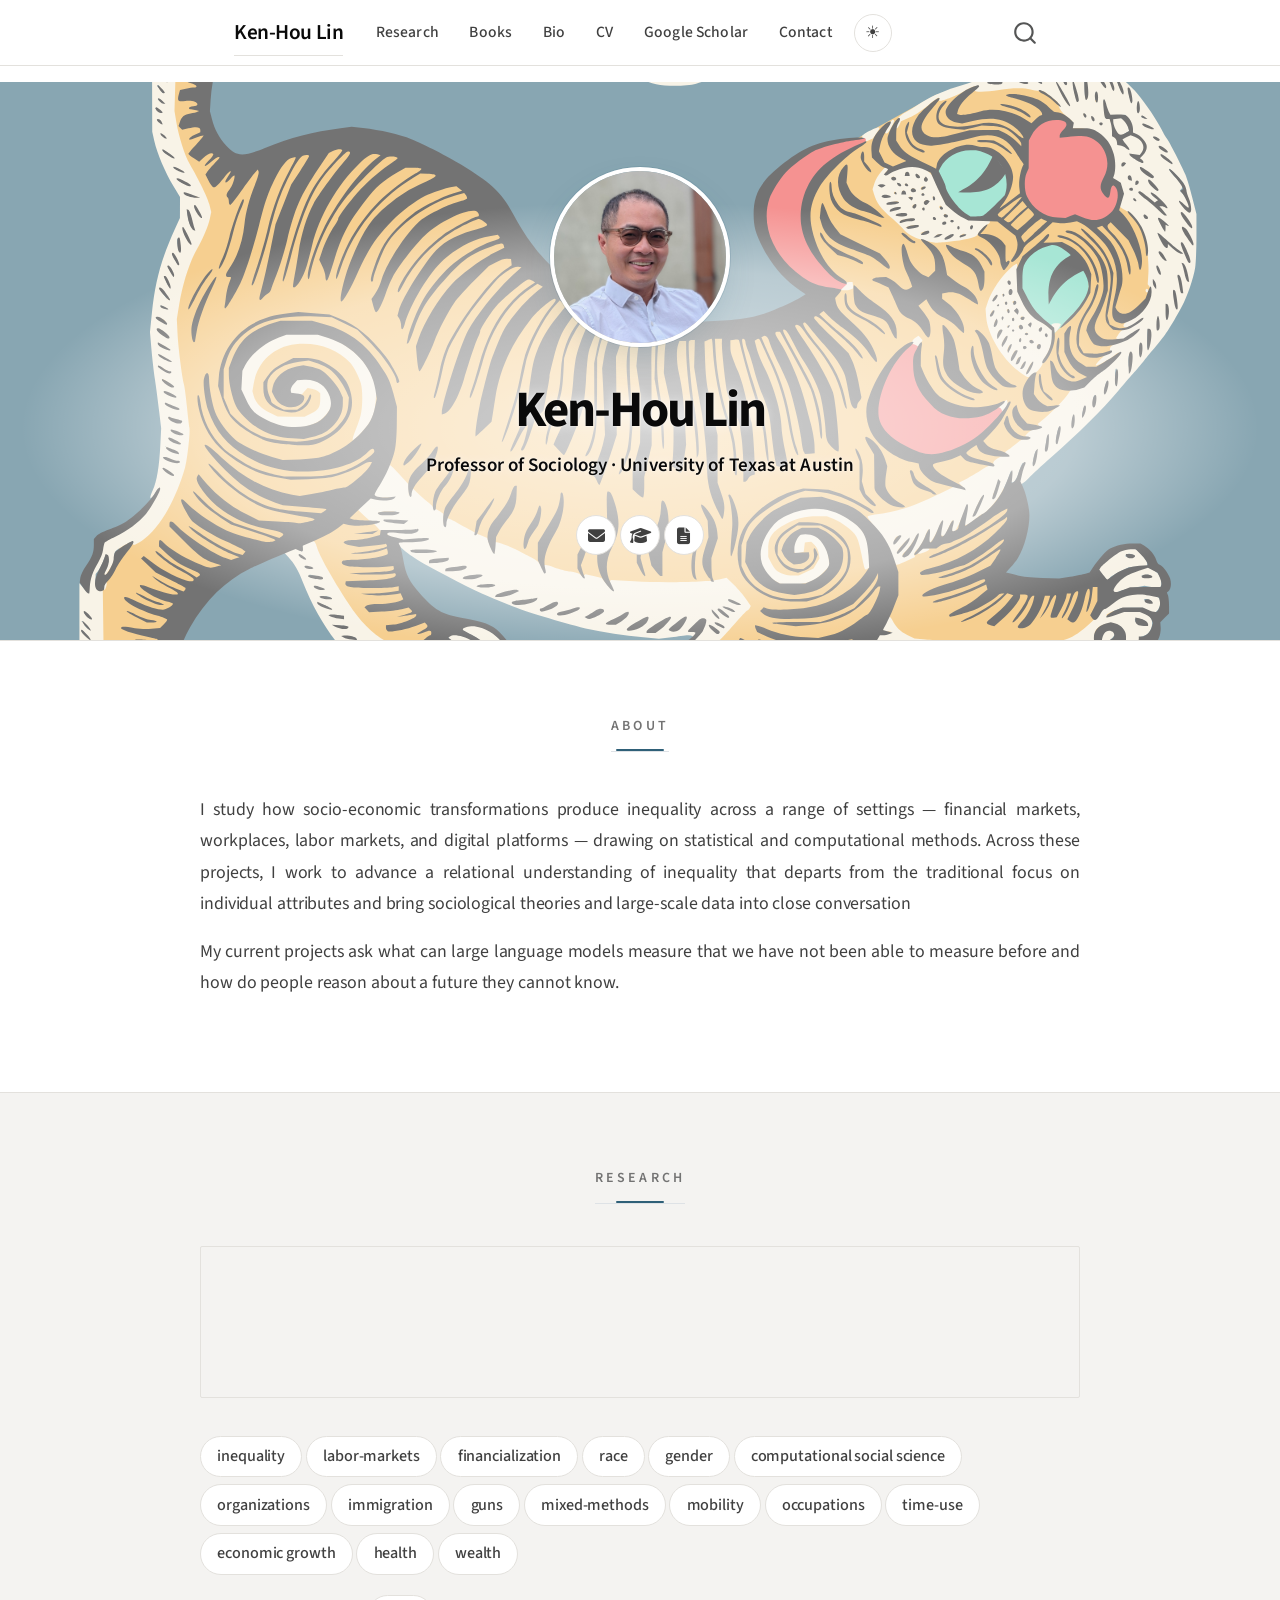
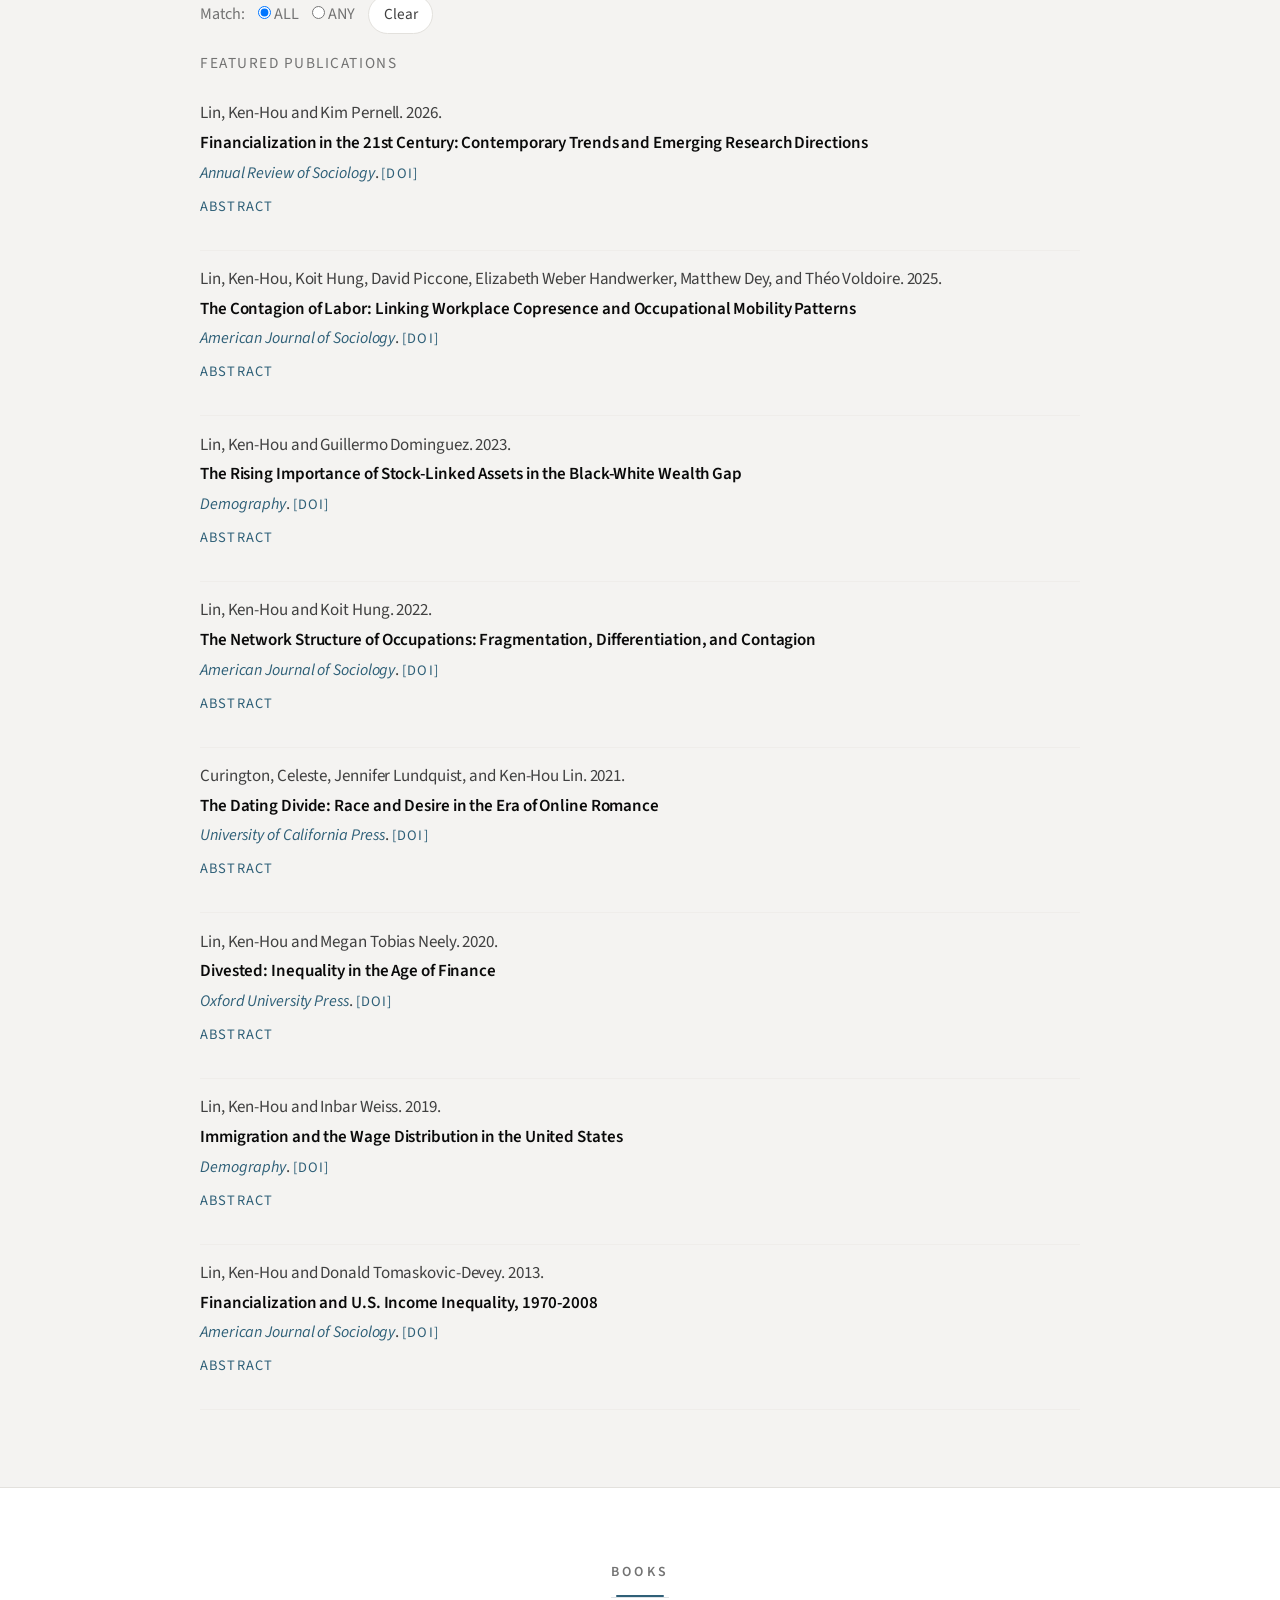
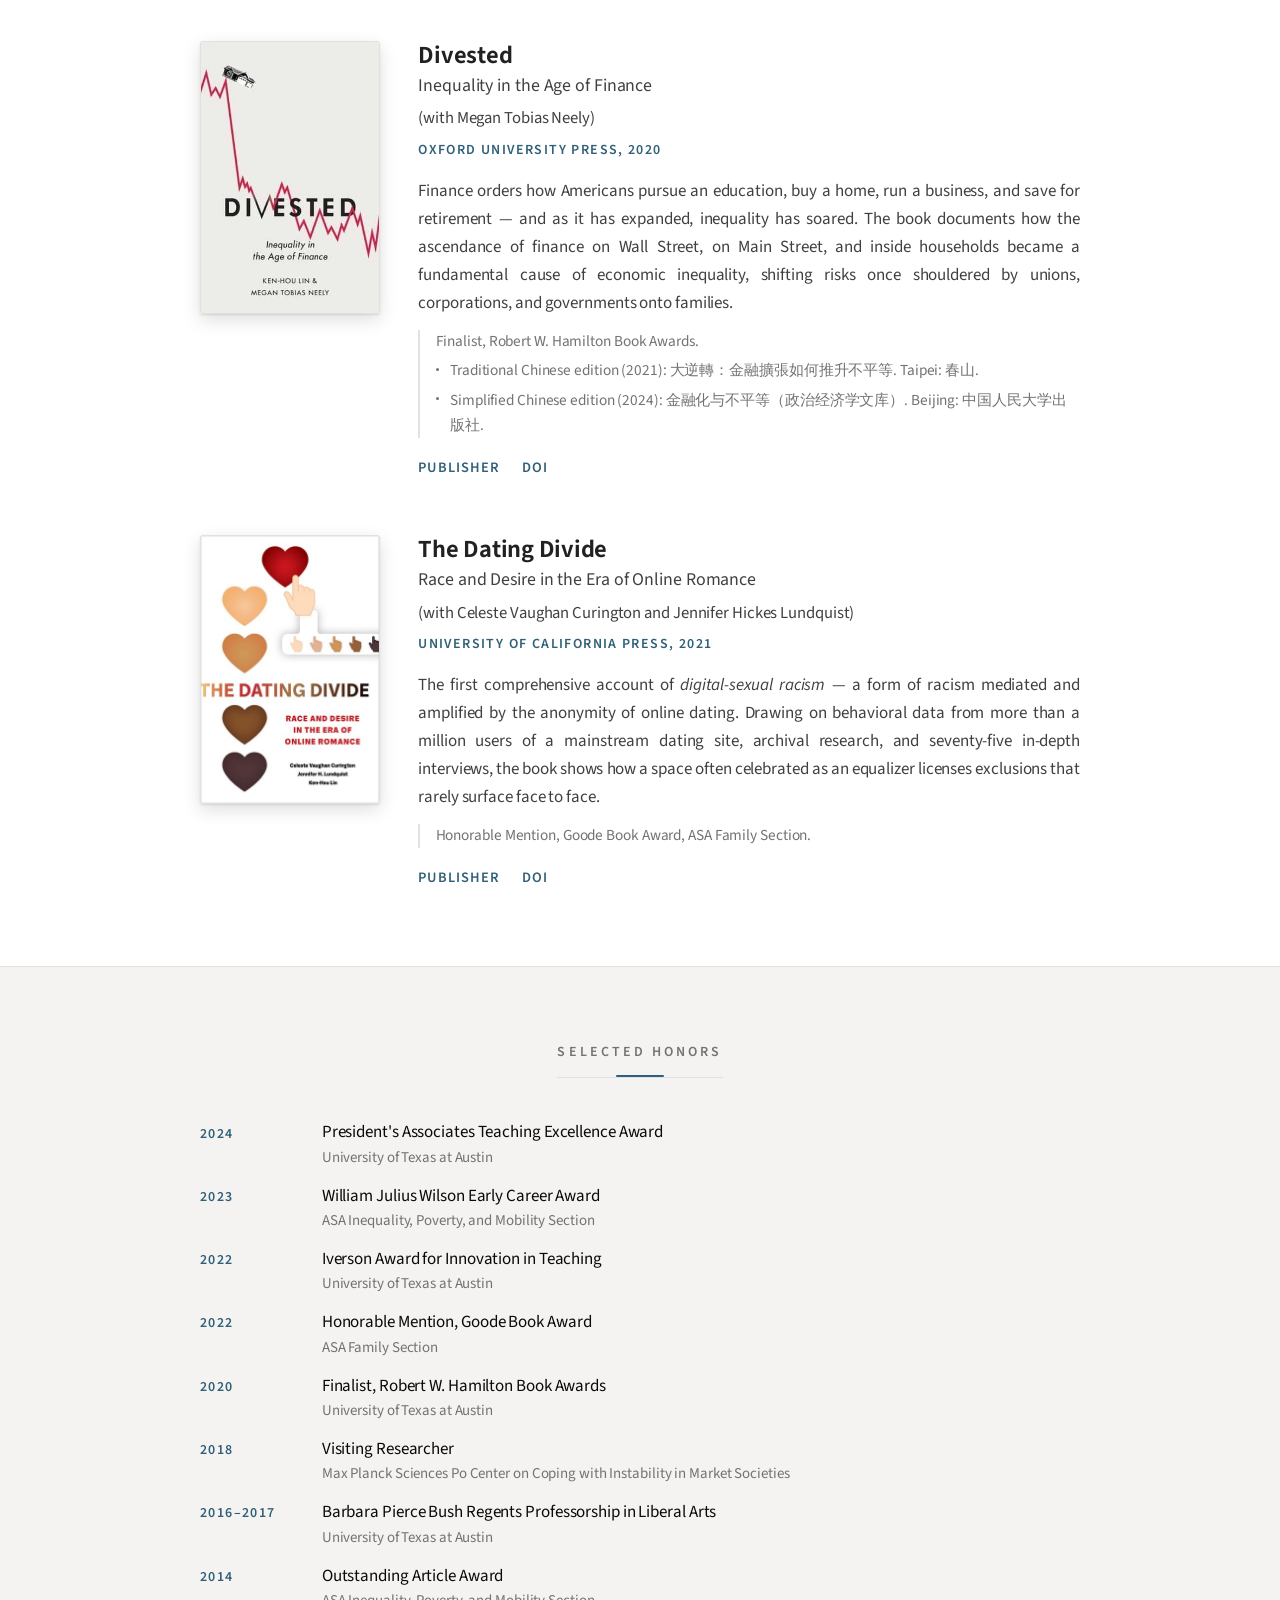
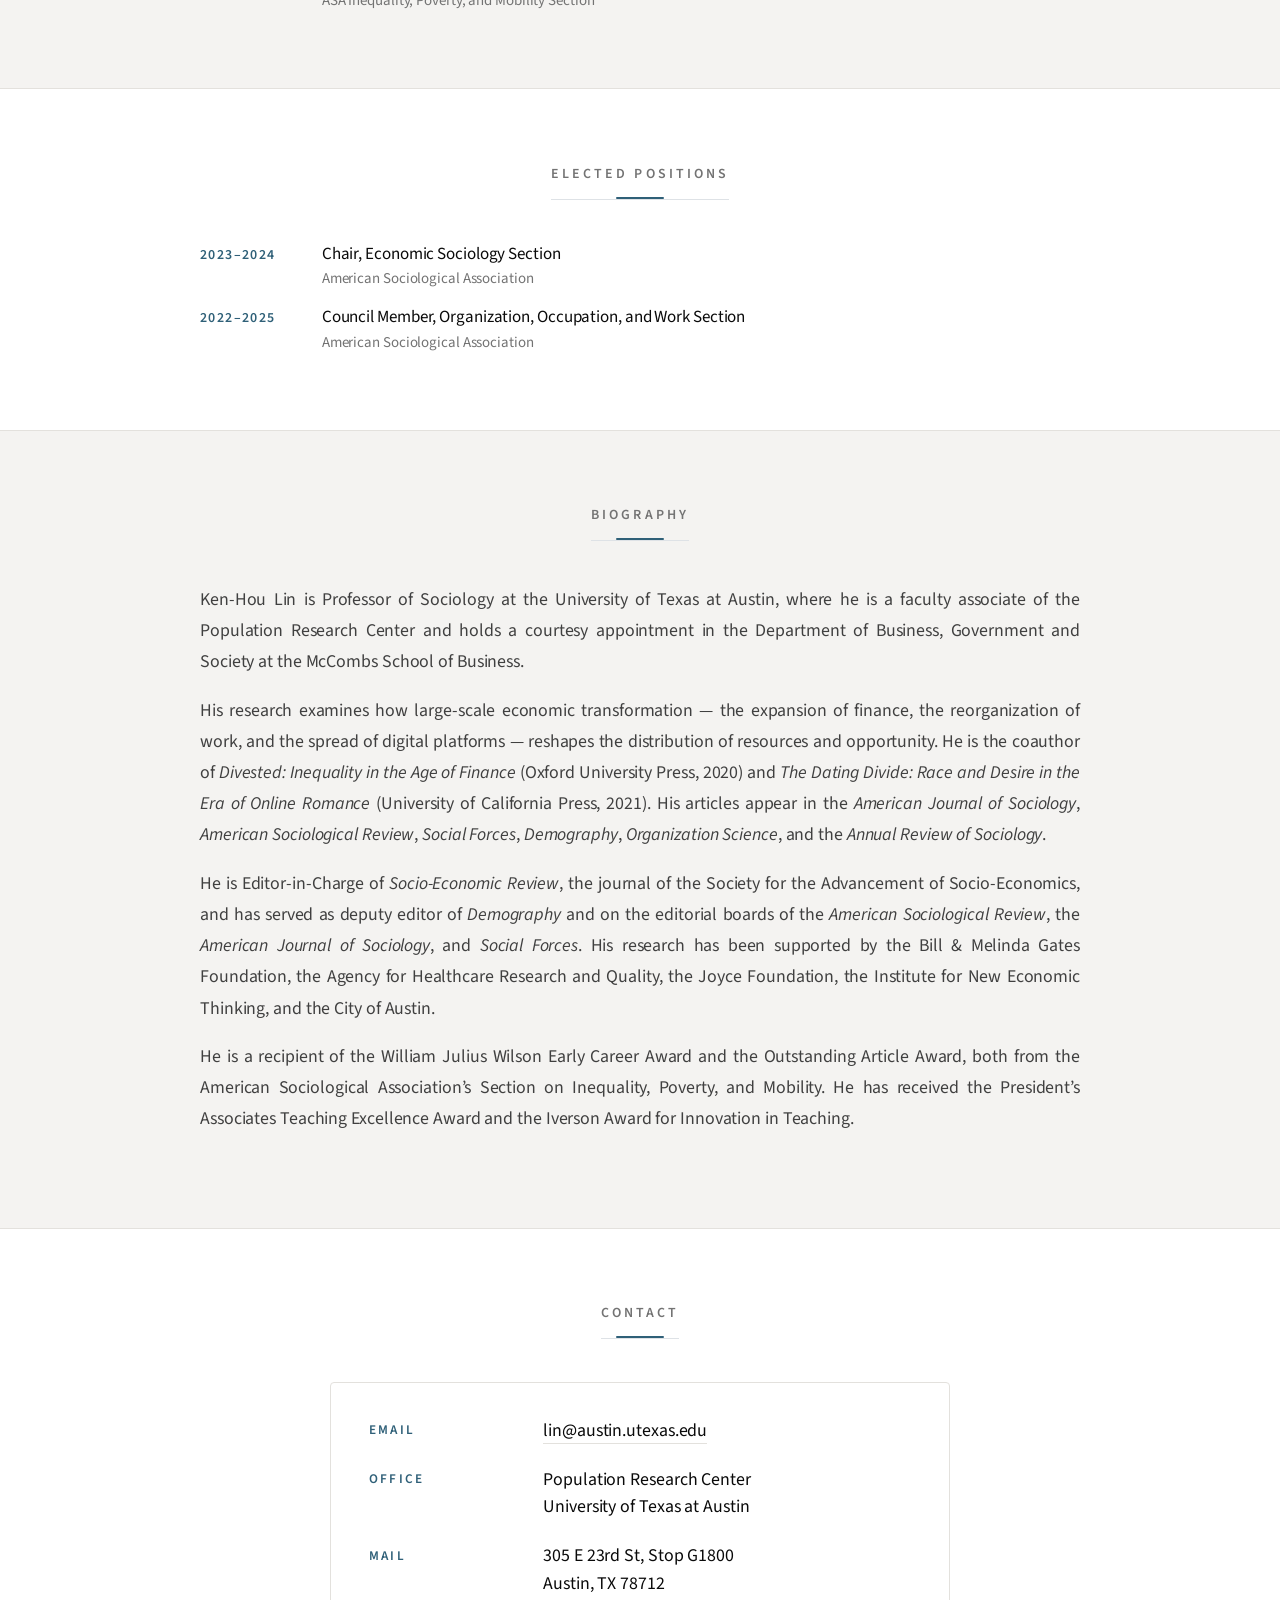
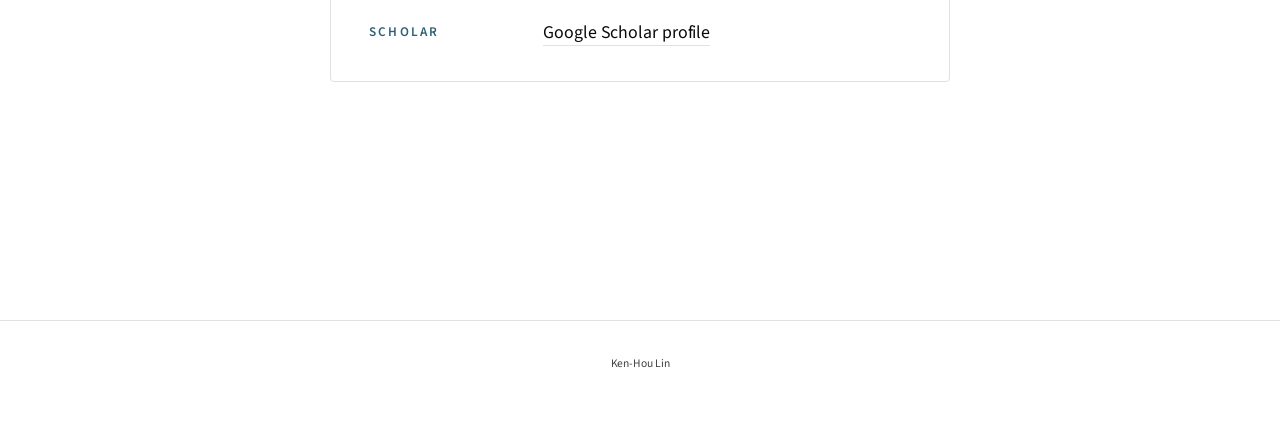
==== commit 32547d96: "Built site for gh-pages" ====
--- a/index.html
+++ b/index.html
@@ -102,34 +102,28 @@
           <div class="collapse navbar-collapse" id="navbarCollapse">
             <ul class="navbar-nav navbar-nav-scroll me-auto">
   <li class="nav-item">
-    <a class="nav-link active" href="./index.html" aria-current="page"> 
-<span class="menu-text">About</span></a>
+    <a class="nav-link" href="./index.html#research"> 
+<span class="menu-text">Research</span></a>
   </li>  
   <li class="nav-item">
     <a class="nav-link" href="./index.html#books"> 
 <span class="menu-text">Books</span></a>
   </li>  
   <li class="nav-item">
-    <a class="nav-link" href="./index.html#research"> 
-<span class="menu-text">Research</span></a>
-  </li>  
-  <li class="nav-item">
     <a class="nav-link" href="./index.html#bio"> 
-<span class="menu-text">Biography</span></a>
-  </li>  
-  <li class="nav-item">
-    <a class="nav-link" href="./index.html#contact"> 
-<span class="menu-text">Contact</span></a>
+<span class="menu-text">Bio</span></a>
   </li>  
   <li class="nav-item">
     <a class="nav-link" href="./KHL_CV.pdf" target="_blank"> 
 <span class="menu-text">CV</span></a>
   </li>  
-</ul>
-            <ul class="navbar-nav navbar-nav-scroll ms-auto">
   <li class="nav-item">
     <a class="nav-link" href="https://scholar.google.com/citations?user=4rlcdG0AAAAJ&amp;hl=en" target="_blank"> 
 <span class="menu-text">Google Scholar</span></a>
+  </li>  
+  <li class="nav-item">
+    <a class="nav-link" href="./index.html#contact"> 
+<span class="menu-text">Contact</span></a>
   </li>  
 </ul>
           </div> <!-- /navcollapse -->
@@ -164,7 +158,26 @@
 <p>I study how socio-economic transformations produce inequality across a range of settings — financial markets, workplaces, labor markets, and digital platforms — drawing on statistical and computational methods. Across these projects, I work to advance a relational understanding of inequality that departs from the traditional focus on individual attributes and bring sociological theories and large-scale data into close conversation</p>
 <p>My current projects ask what can large language models measure that we have not been able to measure before and how do people reason about a future they cannot know.</p>
 </section>
-<section id="books" class="level2 section-tint">
+<section id="research" class="level2 section-tint">
+<h2 data-anchor-id="research">Research</h2>
+<div class="publications-layout">
+<div id="network-container">
+<svg id="pub-network"></svg>
+</div>
+<div class="filter-panel">
+<div id="keyword-chips"></div>
+<div class="filter-toggle">
+<span>Match:</span>
+<label><input type="radio" name="kwmode" value="and" checked=""> ALL</label>
+<label><input type="radio" name="kwmode" value="or"> ANY</label>
+<button id="clear-filters">Clear</button>
+</div>
+<div id="pub-count"></div>
+<div id="pub-list"></div>
+</div>
+</div>
+</section>
+<section id="books" class="level2 section-light">
 <h2 data-anchor-id="books">Books</h2>
 <div class="books-grid">
 
@@ -182,8 +195,15 @@
         The book documents how the ascendance of finance on Wall Street, on Main Street, and
         inside households became a fundamental cause of economic inequality, shifting risks once
         shouldered by unions, corporations, and governments onto families.</p>
-      <p class="book-note">Finalist, Robert W. Hamilton Book Awards. Translated into Traditional
-        Chinese (2021) and Simplified Chinese (2024).</p>
+      <p class="book-note">Finalist, Robert W. Hamilton Book Awards.</p>
+      <ul class="book-editions">
+        <li>Traditional Chinese edition (2021):
+          <span lang="zh-Hant">大逆轉：金融擴張如何推升不平等</span>.
+          Taipei: <span lang="zh-Hant">春山</span>.</li>
+        <li>Simplified Chinese edition (2024):
+          <span lang="zh-Hans">金融化与不平等（政治经济学文库）</span>.
+          Beijing: <span lang="zh-Hans">中国人民大学出版社</span>.</li>
+      </ul>
       <p class="book-links">
         <a href="https://global.oup.com/academic/product/divested-9780190638313" target="_blank" rel="noopener">Publisher</a>
         <a href="https://doi.org/10.1093/oso/9780190638313.001.0001" target="_blank" rel="noopener">DOI</a>
@@ -215,24 +235,43 @@
 
 </div>
 </section>
-<section id="research" class="level2 section-light">
-<h2 data-anchor-id="research">Research</h2>
-<div class="publications-layout">
-<div id="network-container">
-<svg id="pub-network"></svg>
-</div>
-<div class="filter-panel">
-<div id="keyword-chips"></div>
-<div class="filter-toggle">
-<span>Match:</span>
-<label><input type="radio" name="kwmode" value="and" checked=""> ALL</label>
-<label><input type="radio" name="kwmode" value="or"> ANY</label>
-<button id="clear-filters">Clear</button>
-</div>
-<div id="pub-count"></div>
-<div id="pub-list"></div>
-</div>
-</div>
+<section id="honors" class="level2 section-tint">
+<h2 data-anchor-id="honors">Selected Honors</h2>
+<dl class="honors">
+  <dt>2024</dt>
+  <dd>President's Associates Teaching Excellence Award<span>University of Texas at Austin</span></dd>
+
+  <dt>2023</dt>
+  <dd>William Julius Wilson Early Career Award<span>ASA Inequality, Poverty, and Mobility Section</span></dd>
+
+  <dt>2022</dt>
+  <dd>Iverson Award for Innovation in Teaching<span>University of Texas at Austin</span></dd>
+
+  <dt>2022</dt>
+  <dd>Honorable Mention, Goode Book Award<span>ASA Family Section</span></dd>
+
+  <dt>2020</dt>
+  <dd>Finalist, Robert W. Hamilton Book Awards<span>University of Texas at Austin</span></dd>
+
+  <dt>2018</dt>
+  <dd>Visiting Researcher<span>Max Planck Sciences Po Center on Coping with Instability in Market Societies</span></dd>
+
+  <dt>2016–2017</dt>
+  <dd>Barbara Pierce Bush Regents Professorship in Liberal Arts<span>University of Texas at Austin</span></dd>
+
+  <dt>2014</dt>
+  <dd>Outstanding Article Award<span>ASA Inequality, Poverty, and Mobility Section</span></dd>
+</dl>
+</section>
+<section id="elected" class="level2 section-light">
+<h2 data-anchor-id="elected">Elected Positions</h2>
+<dl class="honors">
+  <dt>2023–2024</dt>
+  <dd>Chair, Economic Sociology Section<span>American Sociological Association</span></dd>
+
+  <dt>2022–2025</dt>
+  <dd>Council Member, Organization, Occupation, and Work Section<span>American Sociological Association</span></dd>
+</dl>
 </section>
 <section id="bio" class="level2 section-tint">
 <h2 data-anchor-id="bio">Biography</h2>
@@ -240,32 +279,6 @@
 <p>His research examines how large-scale economic transformation — the expansion of finance, the reorganization of work, and the spread of digital platforms — reshapes the distribution of resources and opportunity. He is the coauthor of <em>Divested: Inequality in the Age of Finance</em> (Oxford University Press, 2020) and <em>The Dating Divide: Race and Desire in the Era of Online Romance</em> (University of California Press, 2021). His articles appear in the <em>American Journal of Sociology</em>, <em>American Sociological Review</em>, <em>Social Forces</em>, <em>Demography</em>, <em>Organization Science</em>, and the <em>Annual Review of Sociology</em>.</p>
 <p>He is Editor-in-Charge of <em>Socio-Economic Review</em>, the journal of the Society for the Advancement of Socio-Economics, and has served as deputy editor of <em>Demography</em> and on the editorial boards of the <em>American Sociological Review</em>, the <em>American Journal of Sociology</em>, and <em>Social Forces</em>. His research has been supported by the Bill &amp; Melinda Gates Foundation, the Agency for Healthcare Research and Quality, the Joyce Foundation, the Institute for New Economic Thinking, and the City of Austin.</p>
 <p>He is a recipient of the William Julius Wilson Early Career Award and the Outstanding Article Award, both from the American Sociological Association’s Section on Inequality, Poverty, and Mobility. He has received the President’s Associates Teaching Excellence Award and the Iverson Award for Innovation in Teaching.</p>
-<div class="honors-label">Selected Honors</div>
-<dl class="honors">
-  <dt>2024</dt>
-  <dd>President's Associates Teaching Excellence Award<span>University of Texas at Austin</span></dd>
-
-  <dt>2023</dt>
-  <dd>William Julius Wilson Early Career Award<span>ASA Inequality, Poverty, and Mobility Section</span></dd>
-
-  <dt>2022</dt>
-  <dd>Iverson Award for Innovation in Teaching<span>University of Texas at Austin</span></dd>
-
-  <dt>2022</dt>
-  <dd>Honorable Mention, Goode Book Award<span>ASA Family Section</span></dd>
-
-  <dt>2020</dt>
-  <dd>Finalist, Robert W. Hamilton Book Awards<span>University of Texas at Austin</span></dd>
-
-  <dt>2018</dt>
-  <dd>Visiting Researcher<span>Max Planck Sciences Po Center on Coping with Instability in Market Societies</span></dd>
-
-  <dt>2016–2017</dt>
-  <dd>Barbara Pierce Bush Regents Professorship in Liberal Arts<span>University of Texas at Austin</span></dd>
-
-  <dt>2014</dt>
-  <dd>Outstanding Article Award<span>ASA Inequality, Poverty, and Mobility Section</span></dd>
-</dl>
 </section>
 <section id="contact" class="level2 section-light">
 <h2 data-anchor-id="contact">Contact</h2>
--- a/styles.css
+++ b/styles.css
@@ -281,6 +281,10 @@
   color: var(--ink-soft);
   margin-top: 0.9rem;
 }
+/* The award line and the editions list stack into a single bordered block:
+   both carry the same left rule, and the note drops its bottom margin so the
+   join is seamless. Kept as sibling <p> + <ul> rather than one wrapper <div>
+   — a <p> nested inside a div would be recaptured by `.section-light p`. */
 .book-meta .book-note {
   font-size: 0.9rem;
   line-height: 1.55;
@@ -290,6 +294,41 @@
   padding-left: 0.9rem;
   border-left: 2px solid var(--rule);
 }
+.book-meta .book-note:has(+ .book-editions) { padding-bottom: 0.3rem; }
+
+.book-meta .book-editions {
+  font-size: 0.9rem;
+  line-height: 1.55;
+  color: var(--ink-muted);
+  margin-top: 0;
+  padding-left: 0.9rem;
+  border-left: 2px solid var(--rule);
+  list-style: none;
+}
+.book-editions li {
+  position: relative;
+  padding-left: 0.85rem;
+}
+.book-editions li + li { margin-top: 0.3rem; }
+/* Understated dot rather than a list marker — the left rule already carries
+   most of the visual grouping, so a full bullet reads as too much weight. */
+.book-editions li::before {
+  content: "";
+  position: absolute;
+  left: 0;
+  top: 0.6em;
+  width: 3px;
+  height: 3px;
+  border-radius: 50%;
+  background: var(--ink-muted);
+}
+/* Charter and the other Latin body faces carry no CJK glyphs, so the original
+   titles would otherwise fall to whatever the browser picks. Ask for a Song
+   face first to match the serif body text. */
+.book-editions [lang^="zh"] {
+  font-family: "Noto Serif TC", "Songti TC", "PMingLiU", "Songti SC",
+               "Noto Serif SC", "SimSun", serif;
+}
 .book-meta .book-links {
   margin-top: 1rem;
   display: flex;
@@ -318,27 +357,18 @@
   .book-cover { max-width: 160px; }
 }
 
-/* ── Selected honors (year left / honor right) ──────────────── */
-/* Both this and .honors are direct section children, so each must keep the
-   auto side-margins that centre the column — see the note on .honors below. */
-.honors-label {
-  font-size: 0.78rem;
-  font-weight: 600;
-  letter-spacing: 0.16em;
-  text-transform: uppercase;
-  color: var(--accent);
-  max-width: var(--maxw);
-  margin: 3rem auto 0;
-  padding-top: 2rem;
-  border-top: 1px solid var(--rule);
-}
-/* `margin: … 0 0` here would cancel the auto side-margins that centre every
-   other section child, pushing the list to the gutter. Keep them auto. */
+/* ── Honors / elected positions (year left, entry right) ────── */
+/* Shared by the Selected Honors and Elected Positions sections, which are now
+   both top-level sections with their own h2 — the standalone `.honors-label`
+   this list used to sit under is gone.
+   `margin: … 0 0` here would cancel the auto side-margins that centre every
+   other section child, pushing the list into the gutter. Keep them auto; the
+   h2 above already supplies the space below itself. */
 .honors {
   display: grid;
   grid-template-columns: 92px 1fr;
   gap: 0.9rem 1.75rem;
-  margin: 1.5rem auto 0;
+  margin: 0 auto;
 }
 .honors dt {
   font-size: 0.82rem;
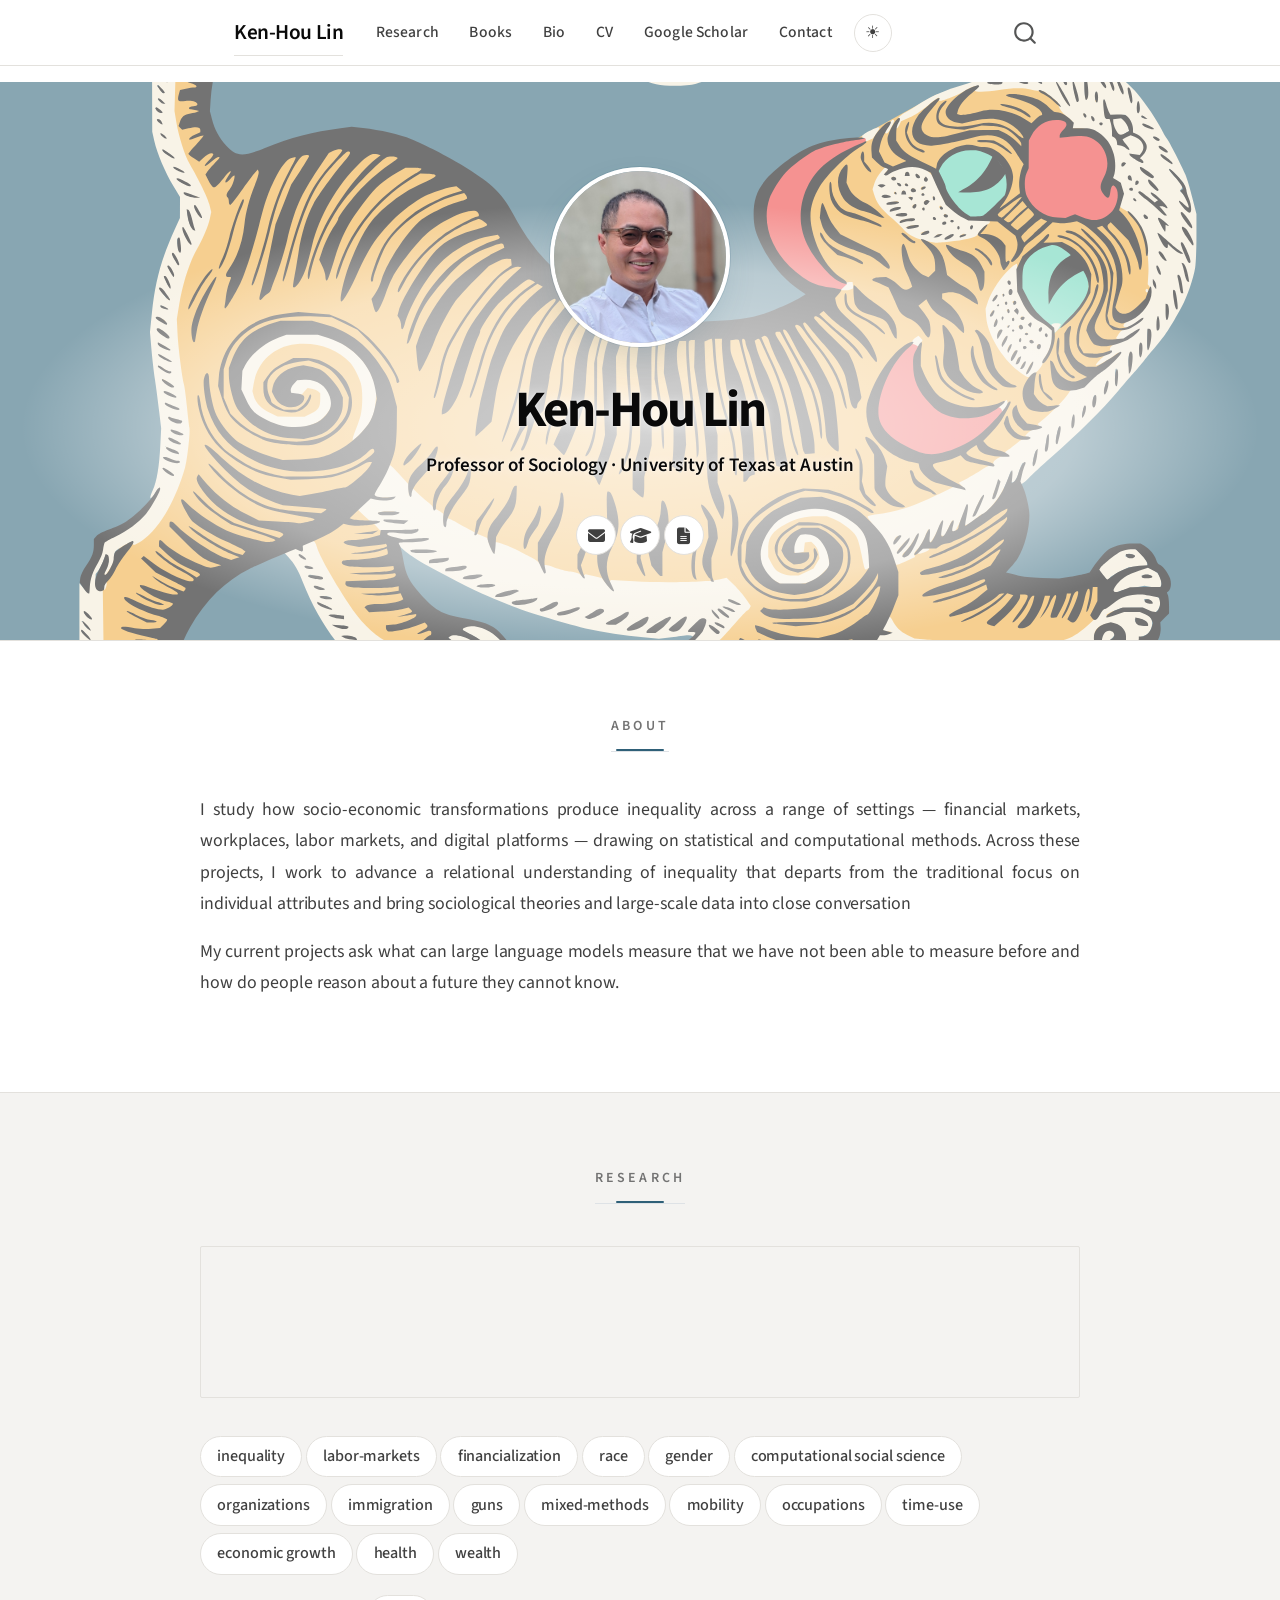
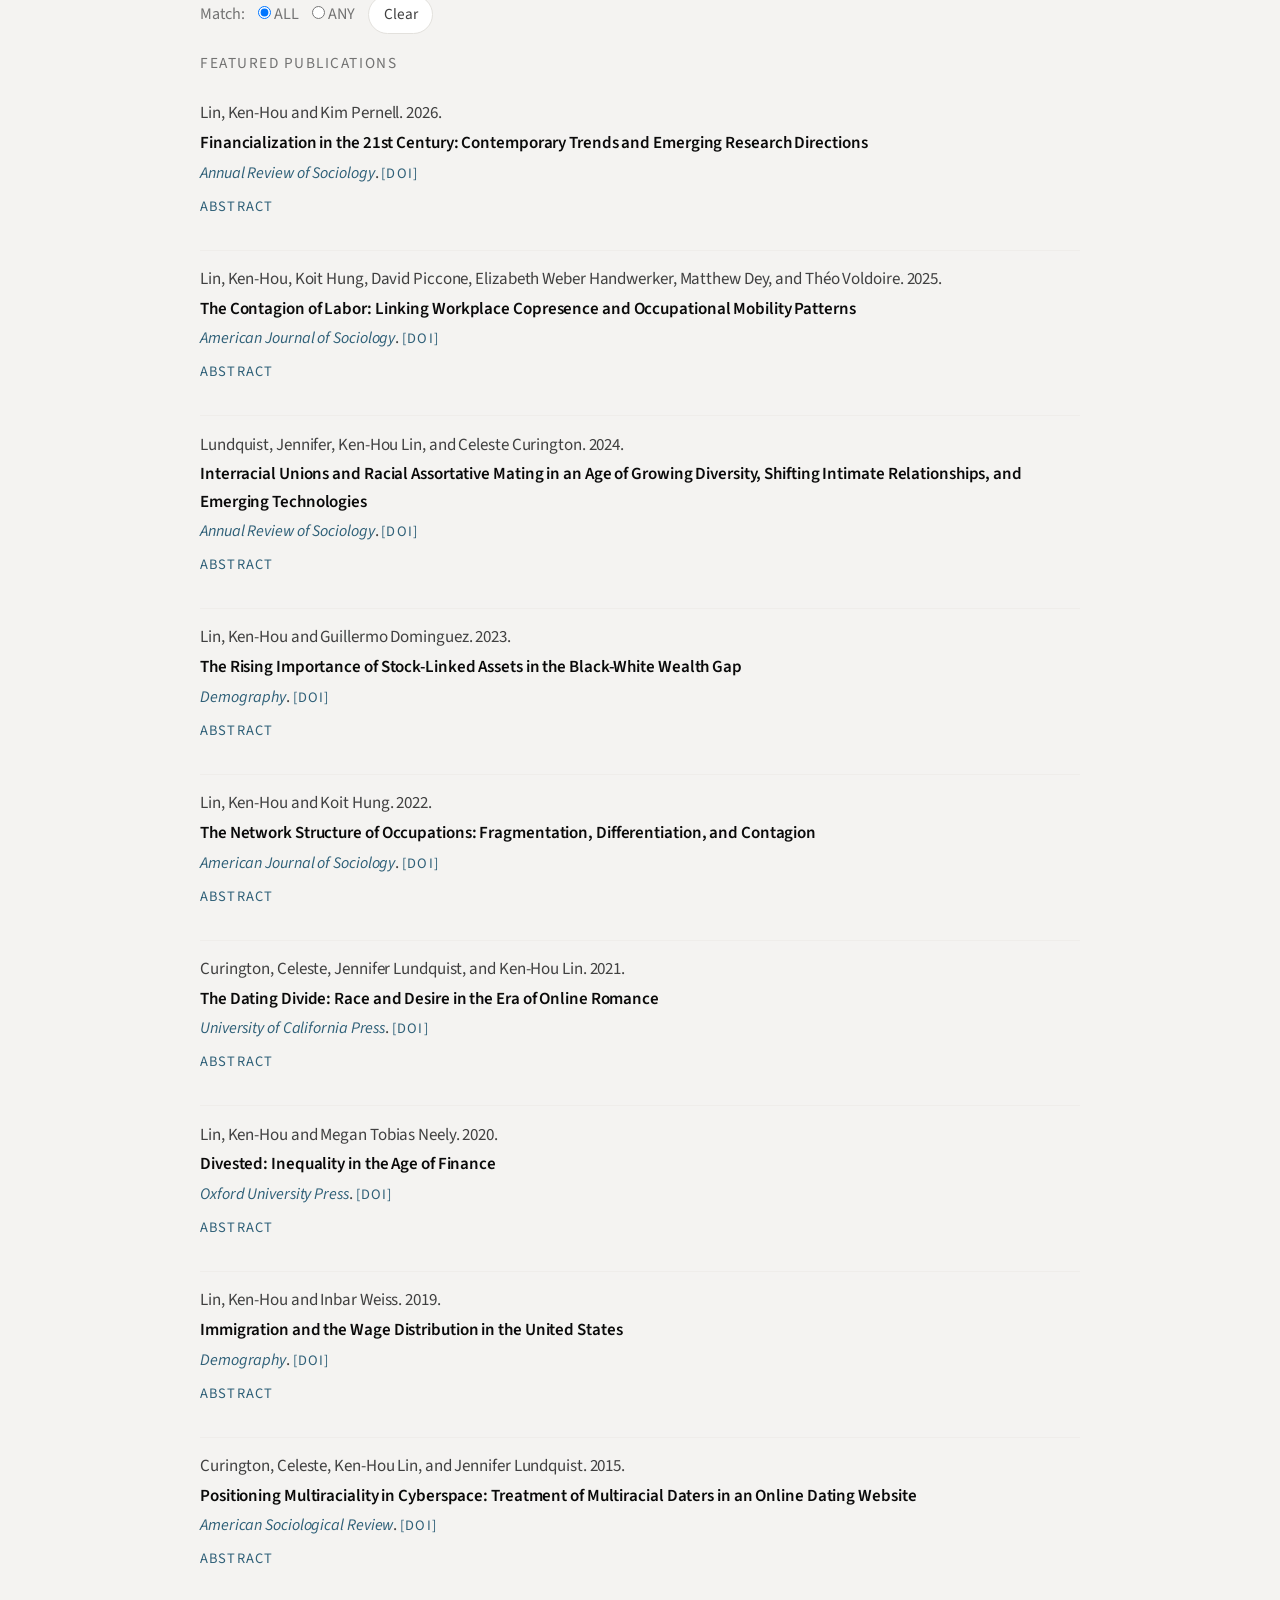
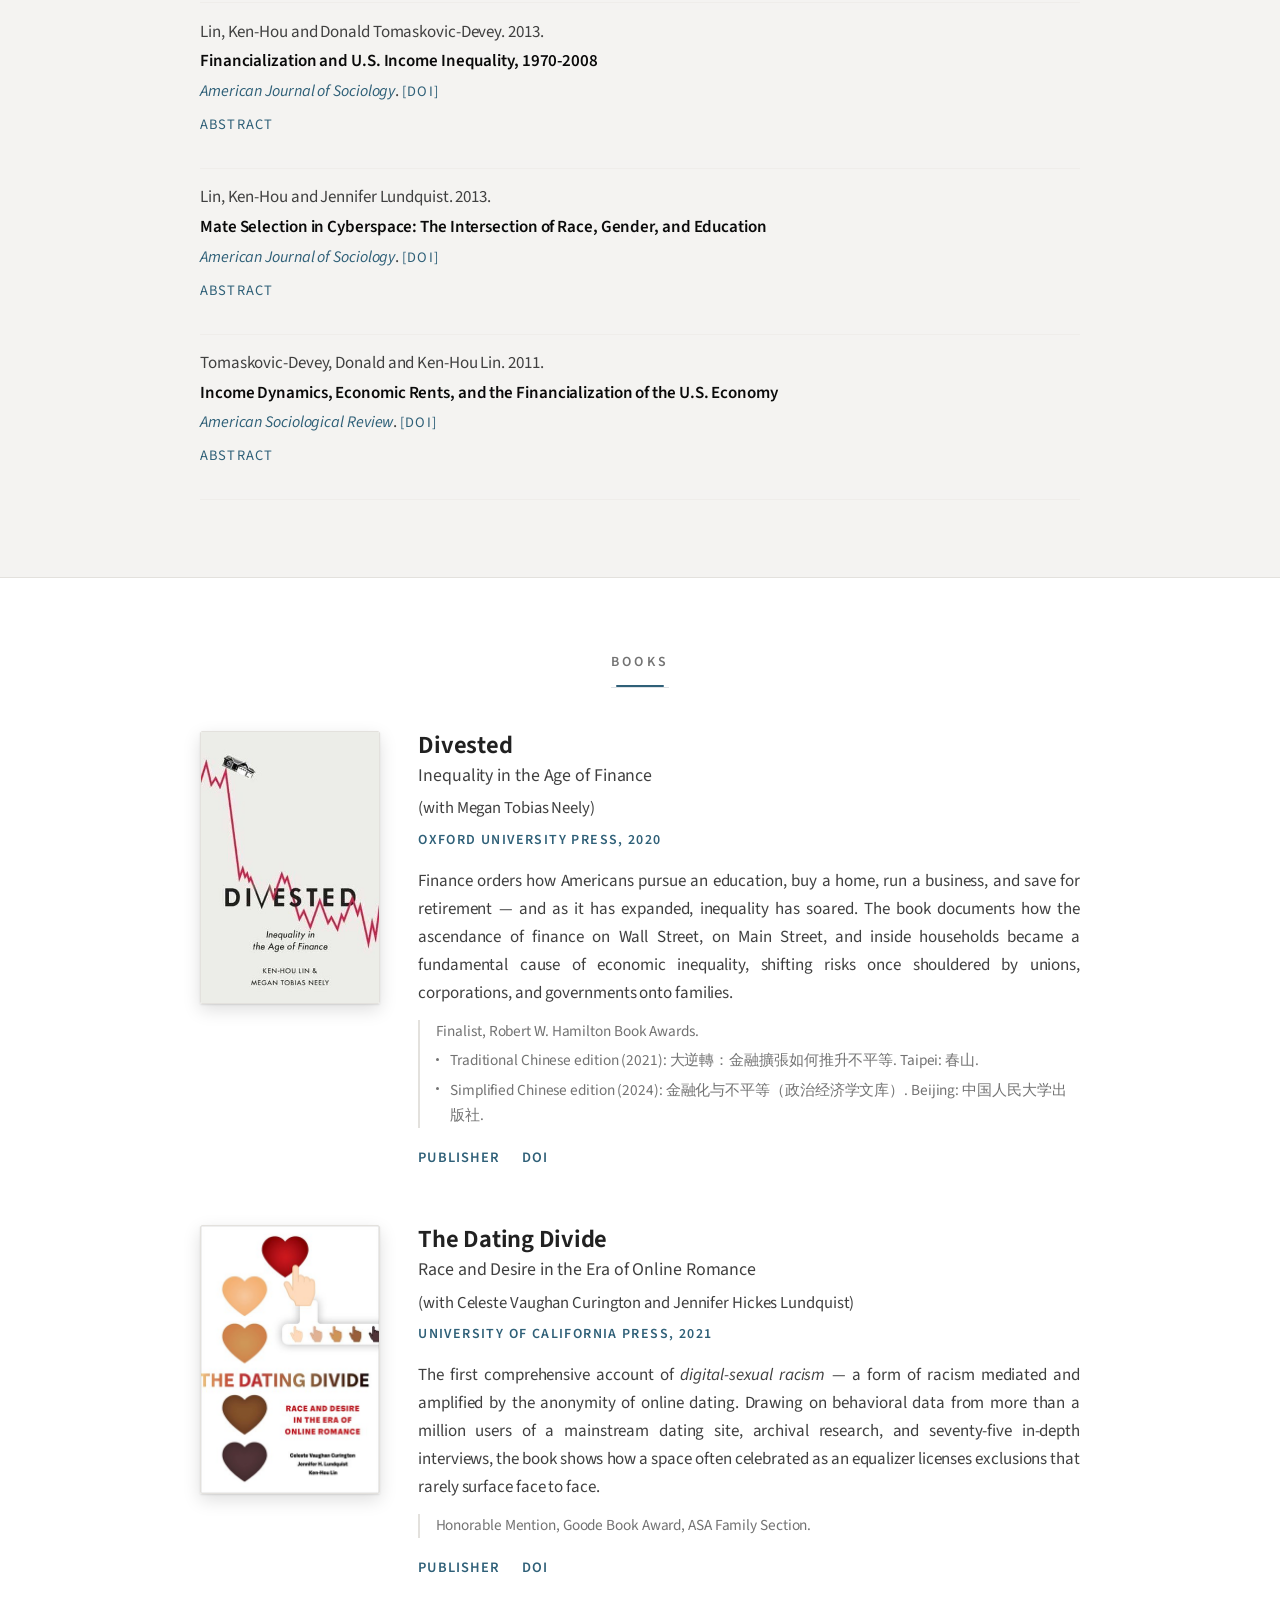
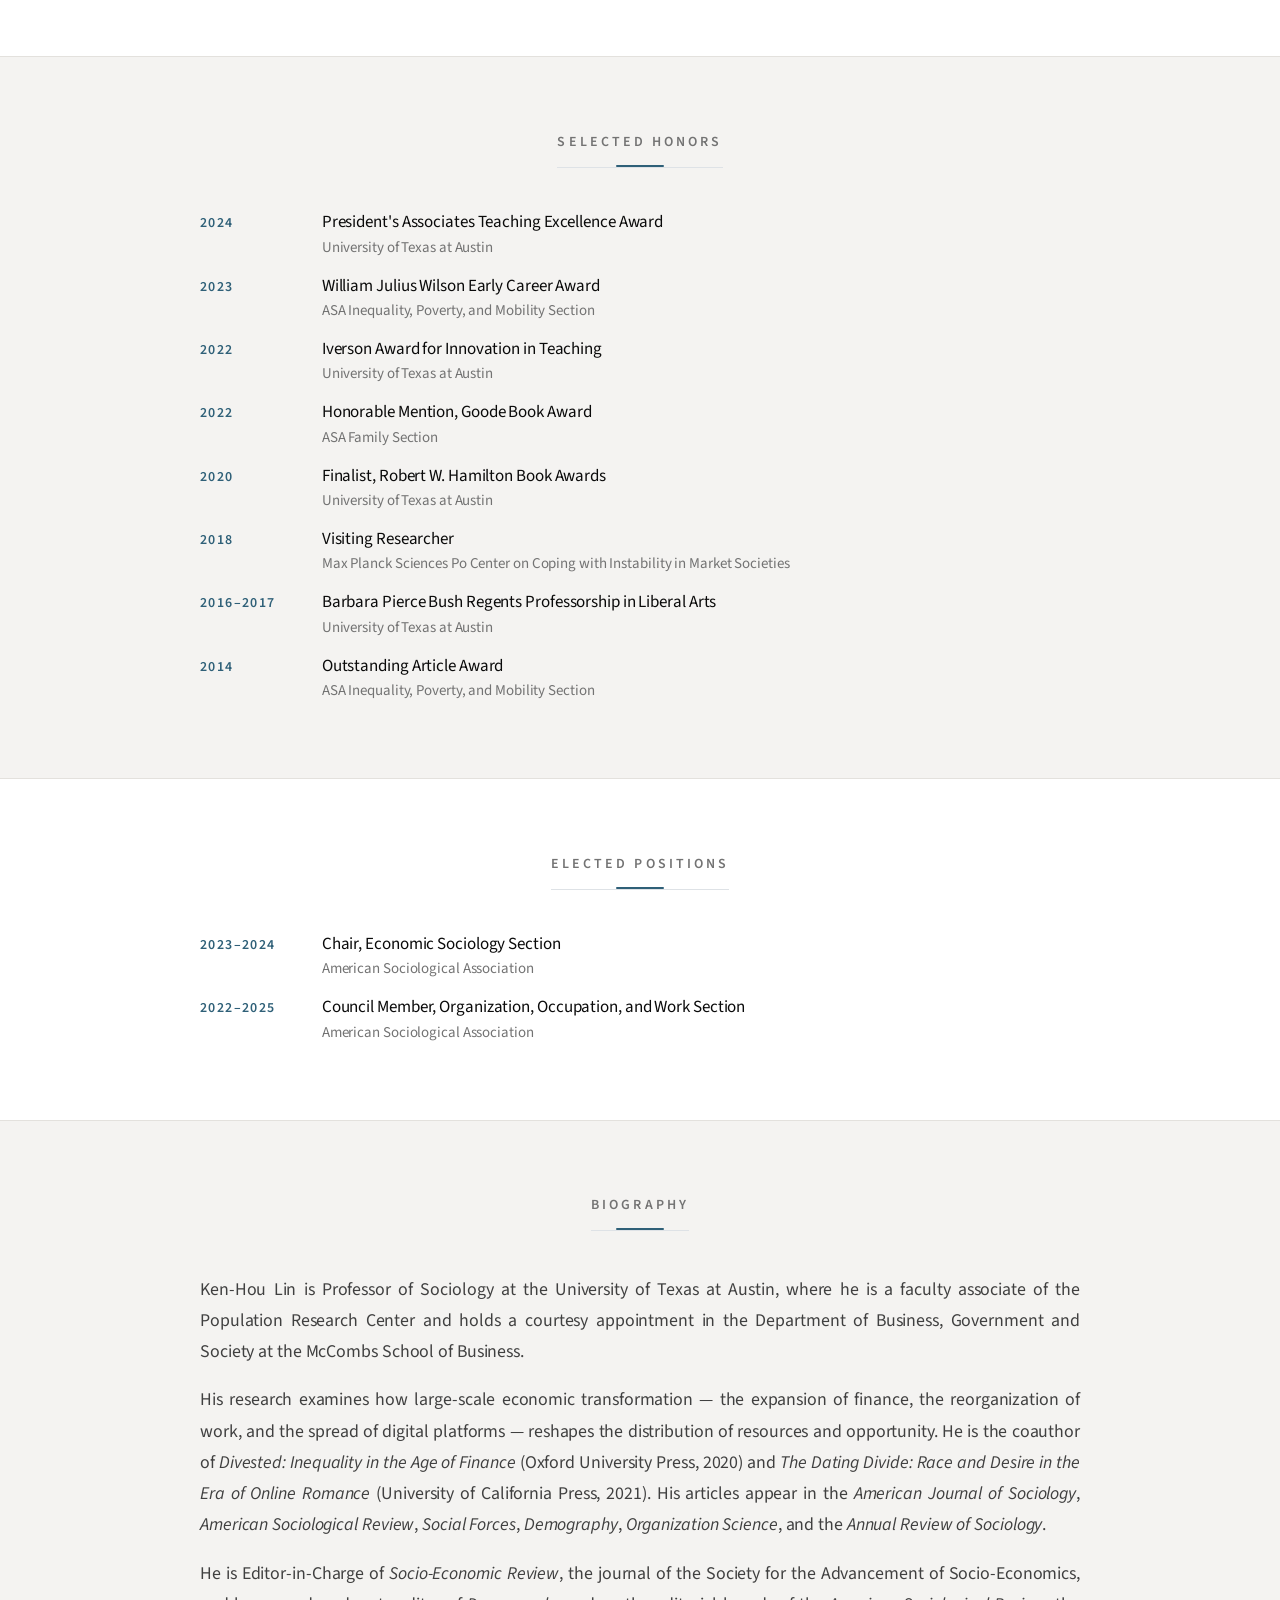
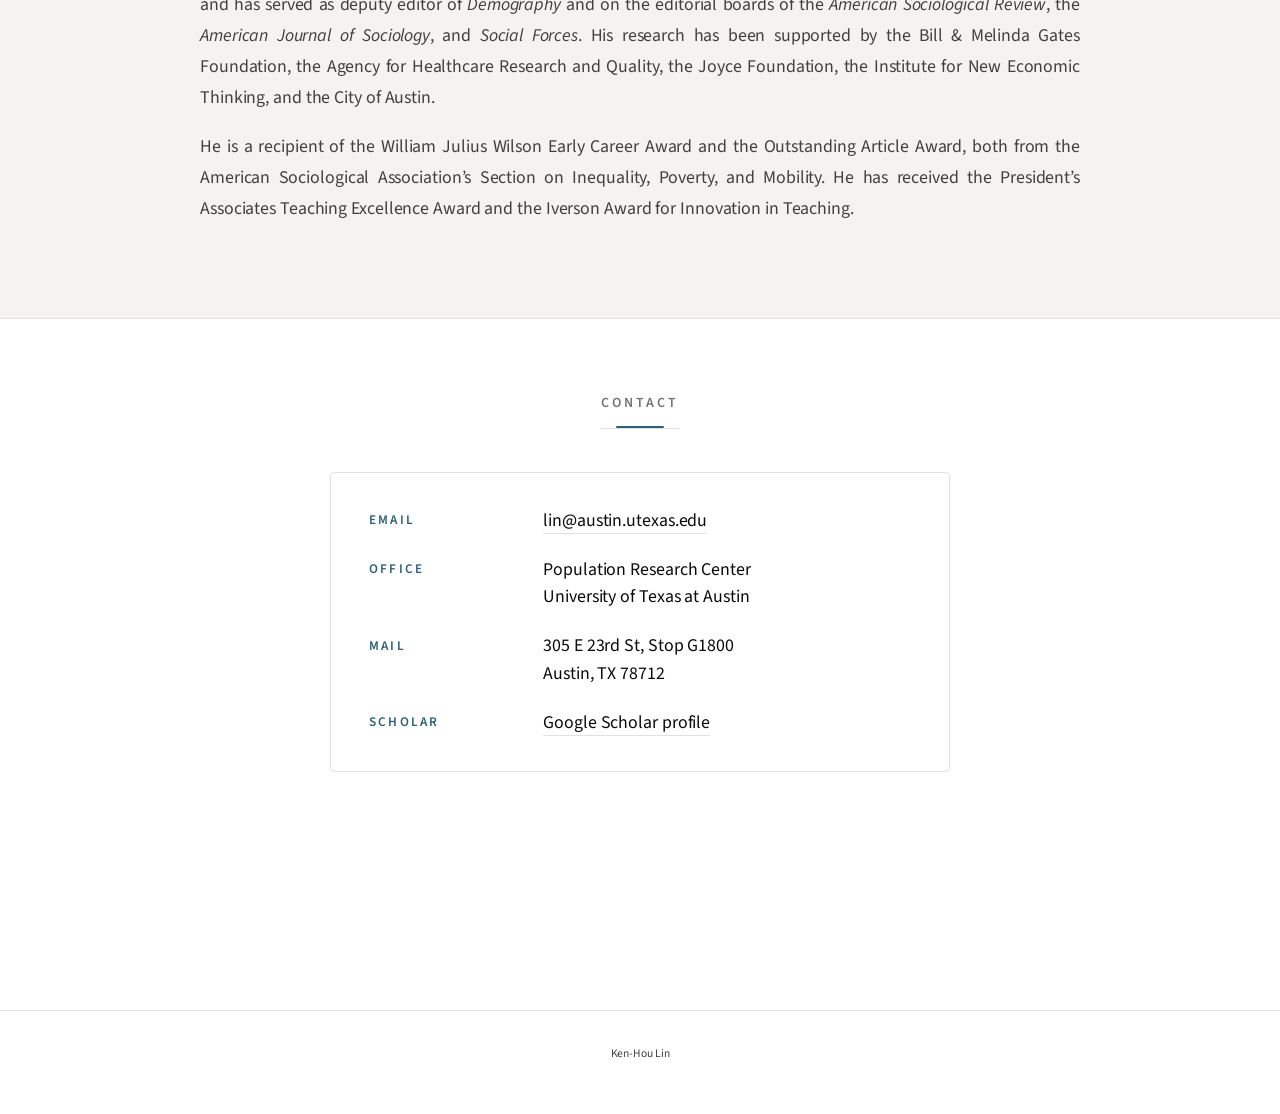
==== commit 24c4756e: "Built site for gh-pages" ====
--- a/index.html
+++ b/index.html
@@ -366,7 +366,7 @@
     }
       var localhostRegex = new RegExp(/^(?:http|https):\/\/localhost\:?[0-9]*\//);
       var mailtoRegex = new RegExp(/^mailto:/);
-        var filterRegex = new RegExp("https:\/\/kenhoulin\.info");
+        var filterRegex = new RegExp('/' + window.location.host + '/');
       var isInternal = (href) => {
           return filterRegex.test(href) || localhostRegex.test(href) || mailtoRegex.test(href);
       }
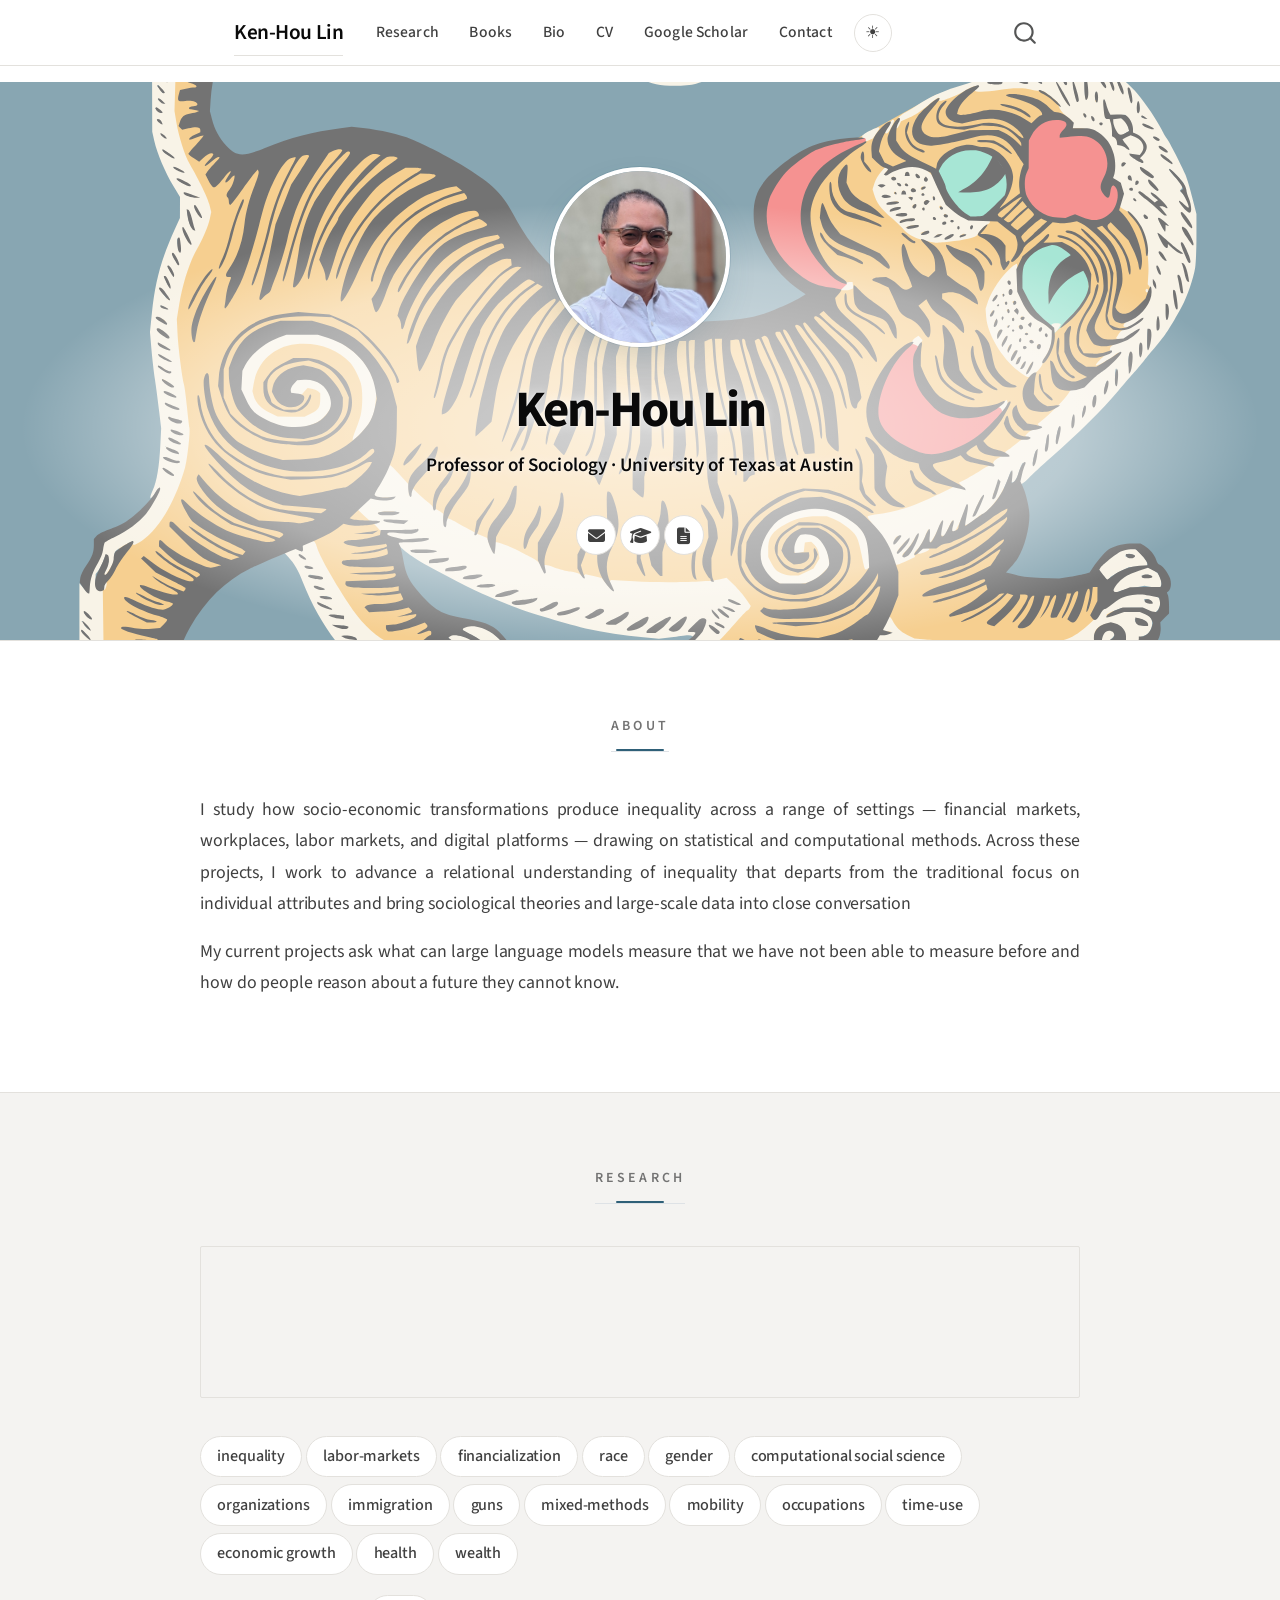
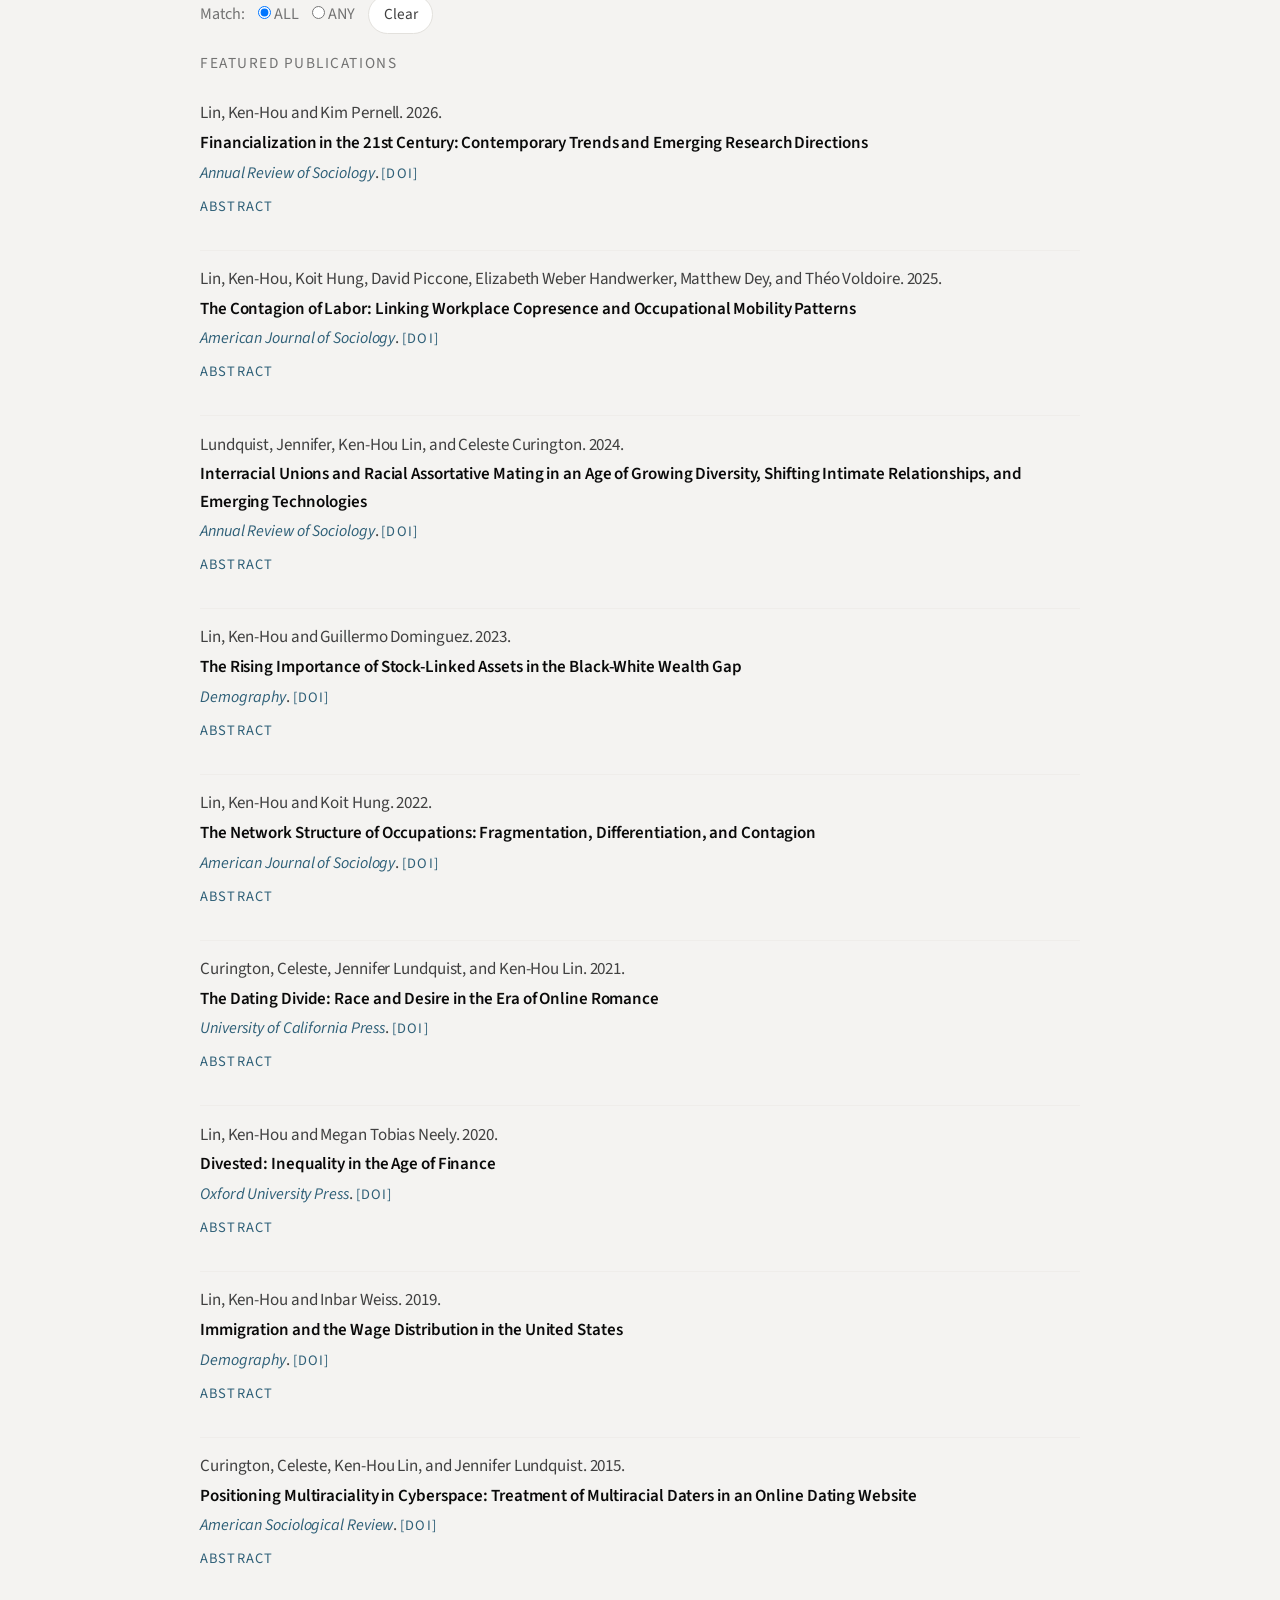
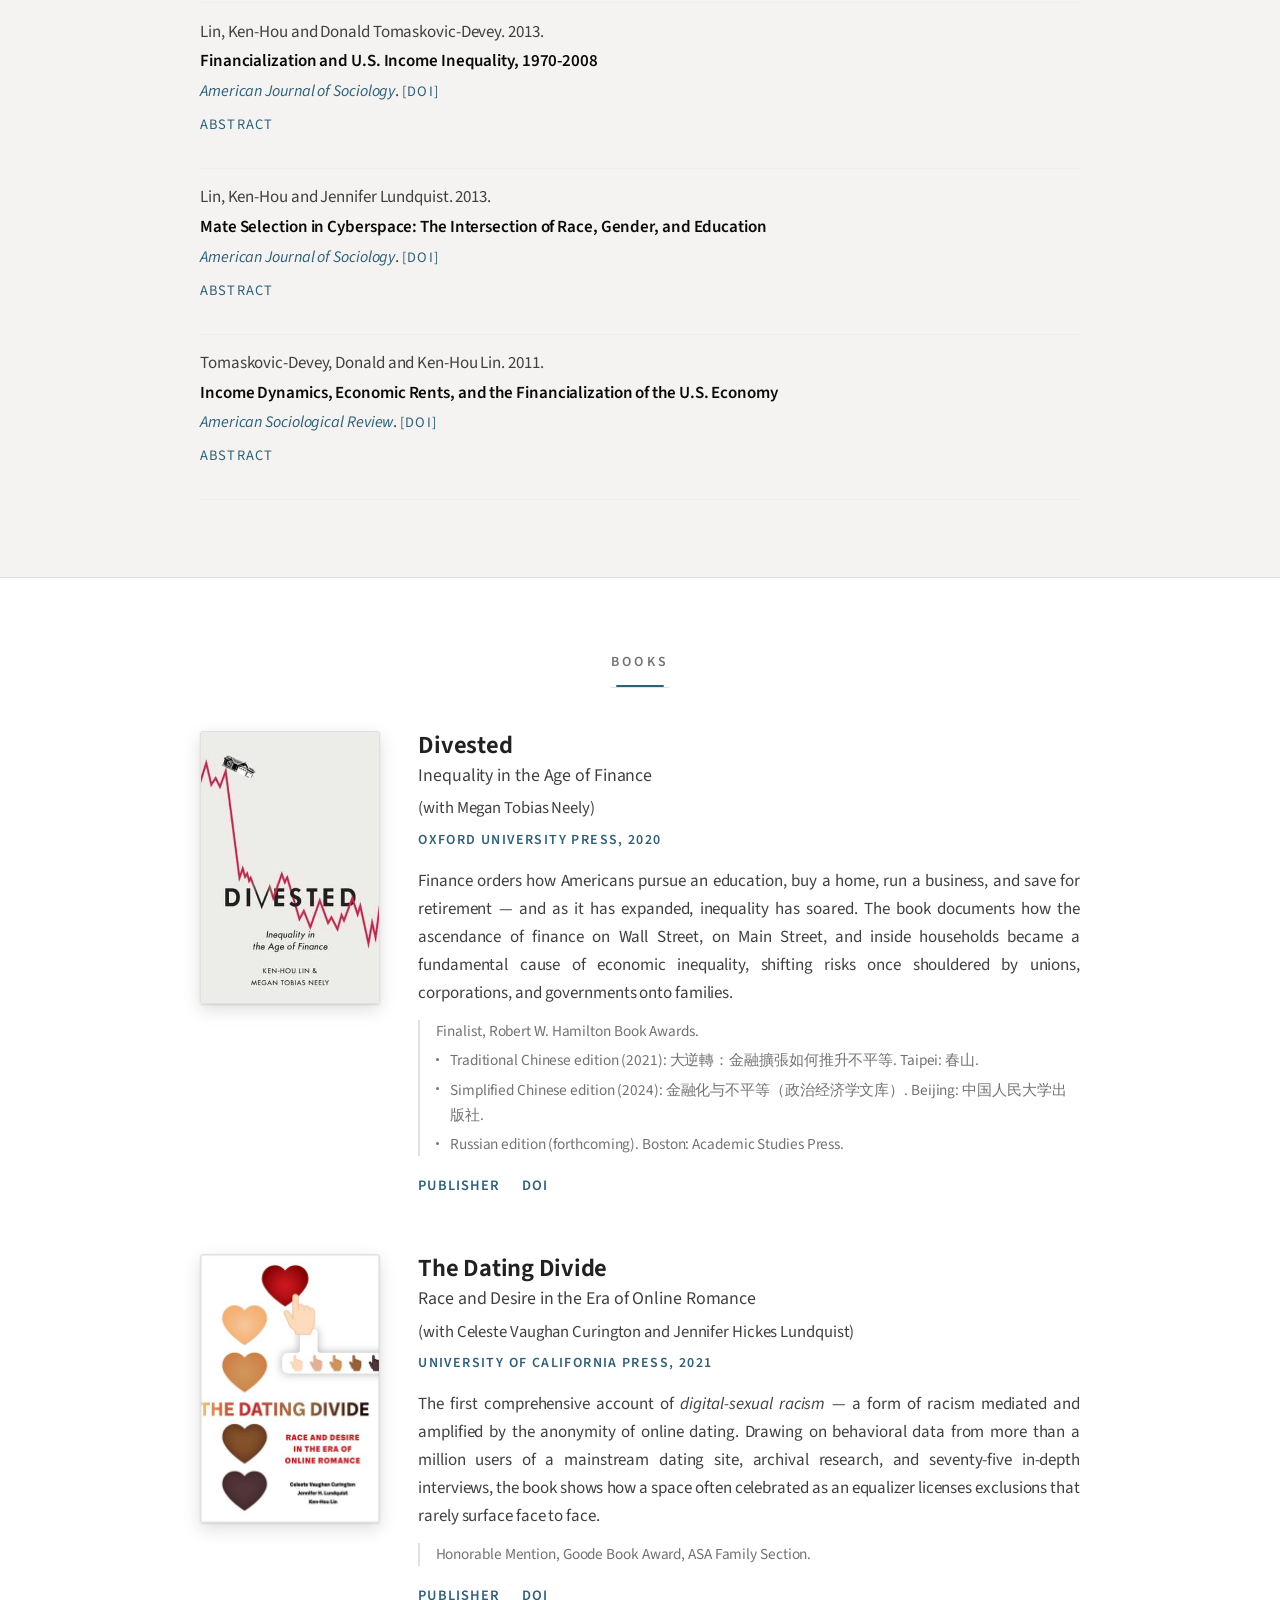
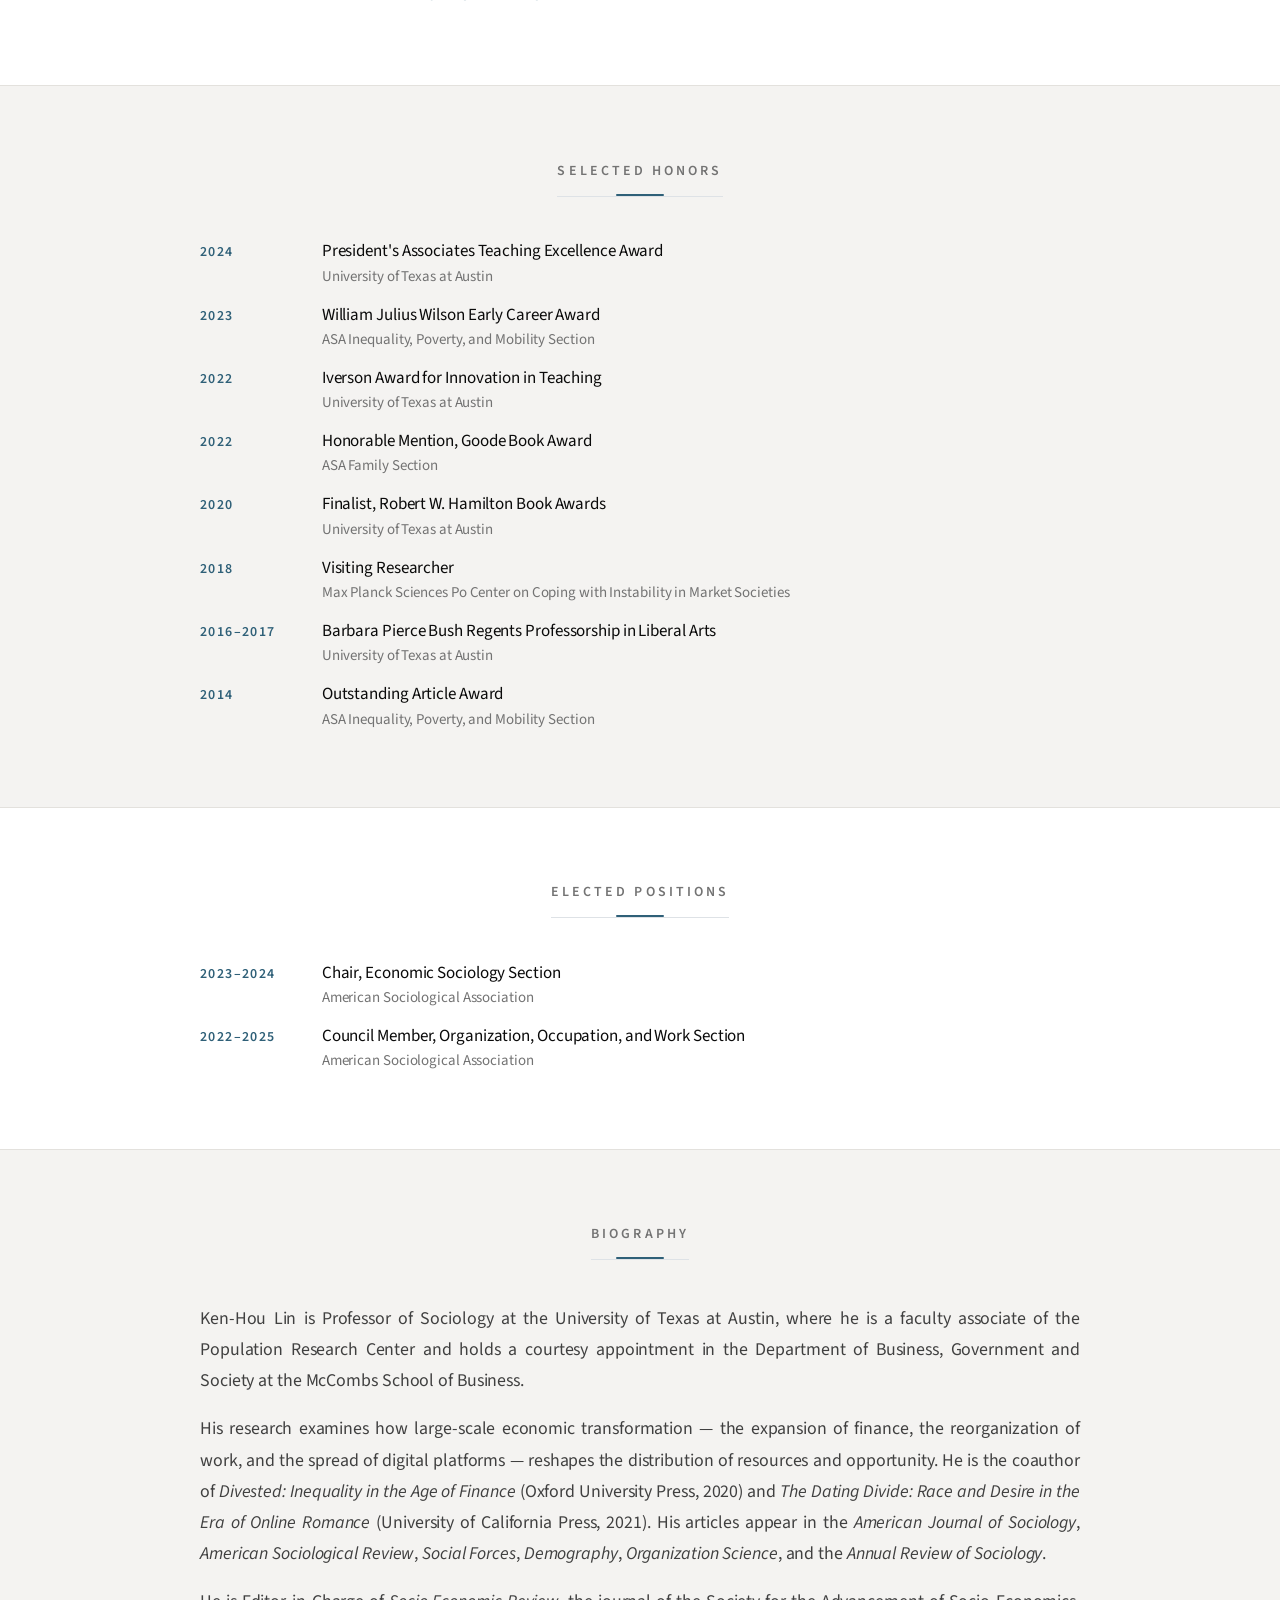
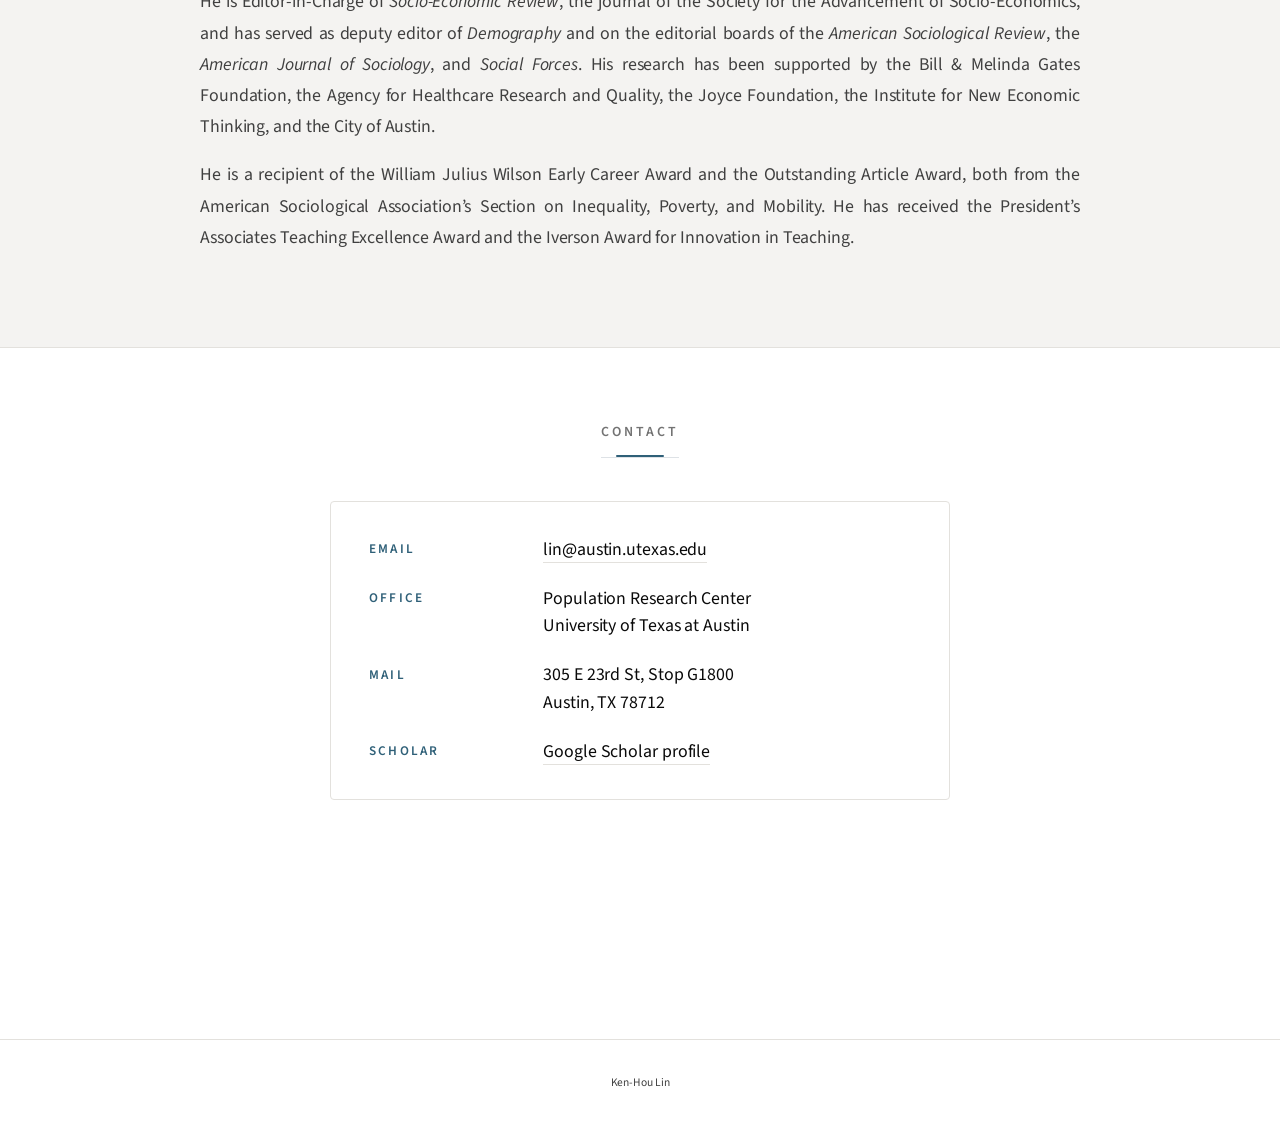
==== commit 01283194: "Built site for gh-pages" ====
--- a/index.html
+++ b/index.html
@@ -203,6 +203,8 @@
         <li>Simplified Chinese edition (2024):
           <span lang="zh-Hans">金融化与不平等（政治经济学文库）</span>.
           Beijing: <span lang="zh-Hans">中国人民大学出版社</span>.</li>
+        <li>Russian edition (forthcoming).
+          Boston: Academic Studies Press.</li>
       </ul>
       <p class="book-links">
         <a href="https://global.oup.com/academic/product/divested-9780190638313" target="_blank" rel="noopener">Publisher</a>
@@ -366,7 +368,7 @@
     }
       var localhostRegex = new RegExp(/^(?:http|https):\/\/localhost\:?[0-9]*\//);
       var mailtoRegex = new RegExp(/^mailto:/);
-        var filterRegex = new RegExp('/' + window.location.host + '/');
+        var filterRegex = new RegExp("https:\/\/kenhoulin\.info");
       var isInternal = (href) => {
           return filterRegex.test(href) || localhostRegex.test(href) || mailtoRegex.test(href);
       }
